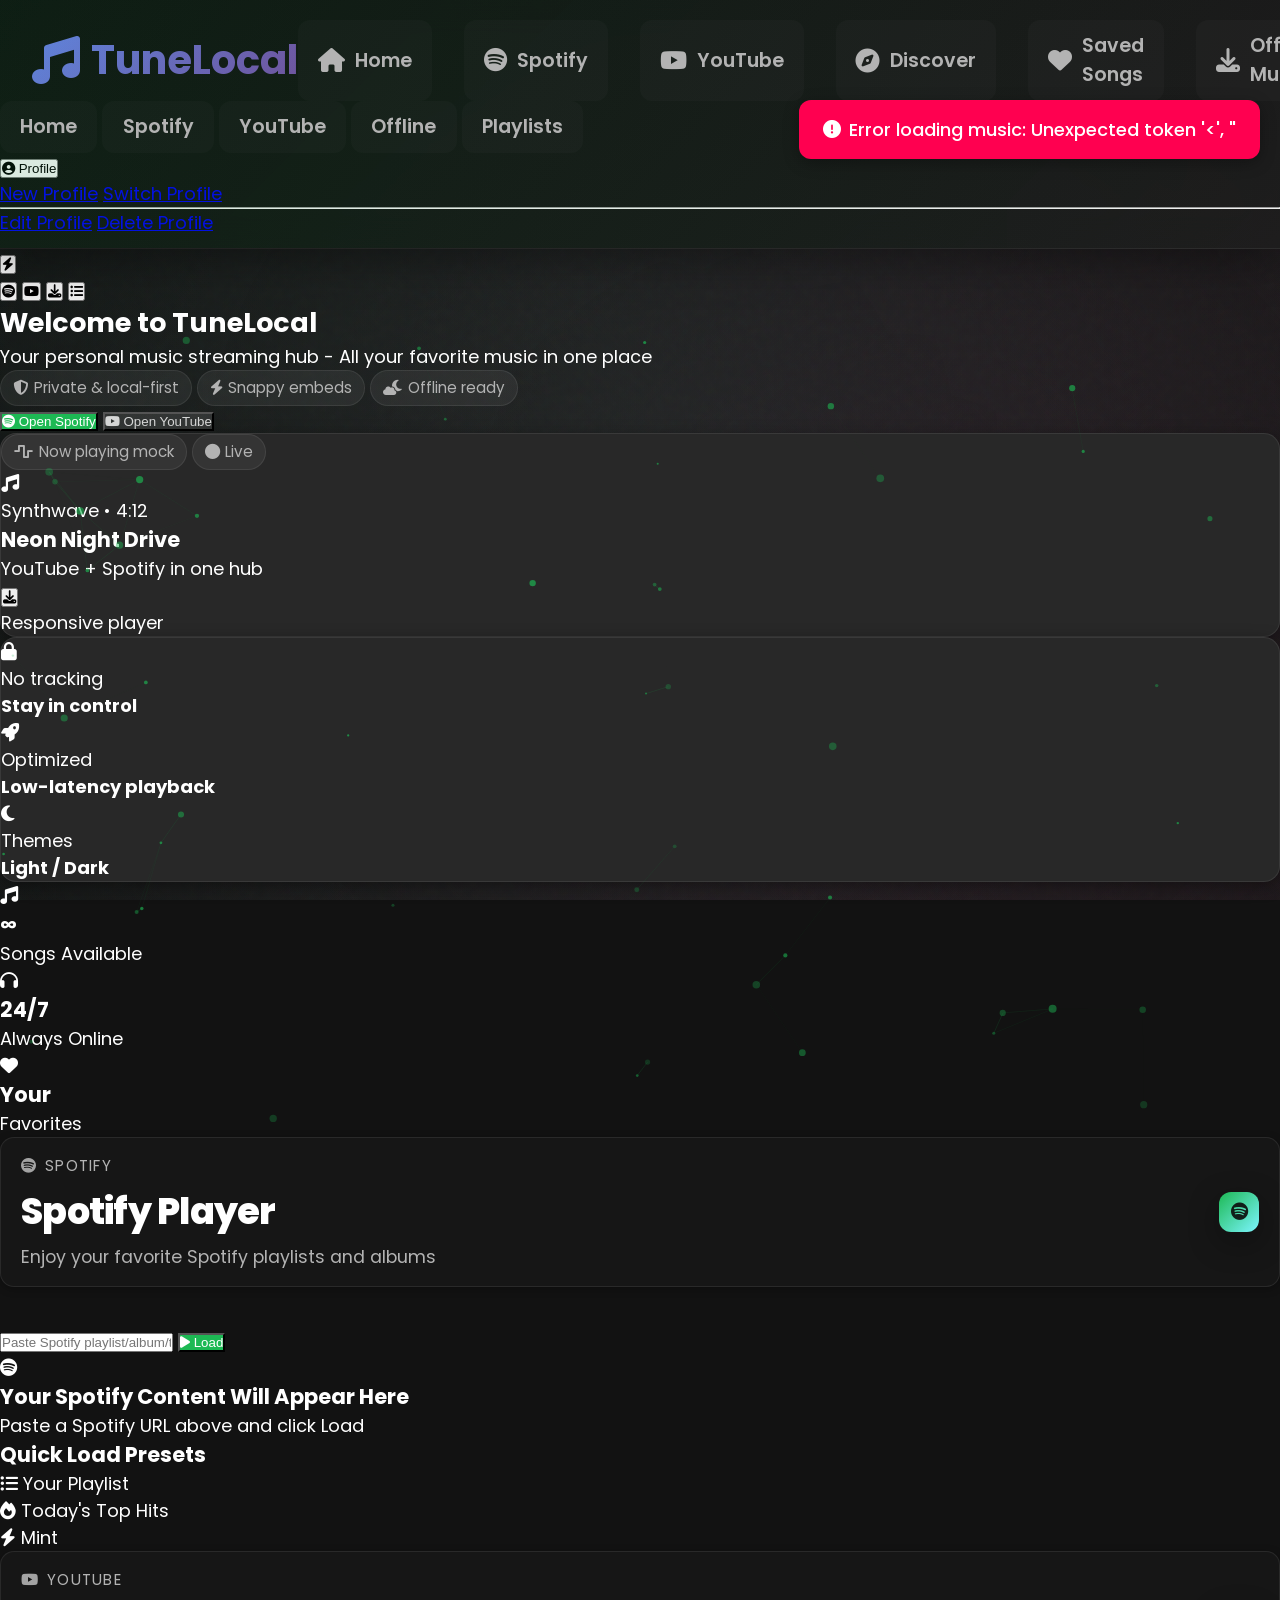
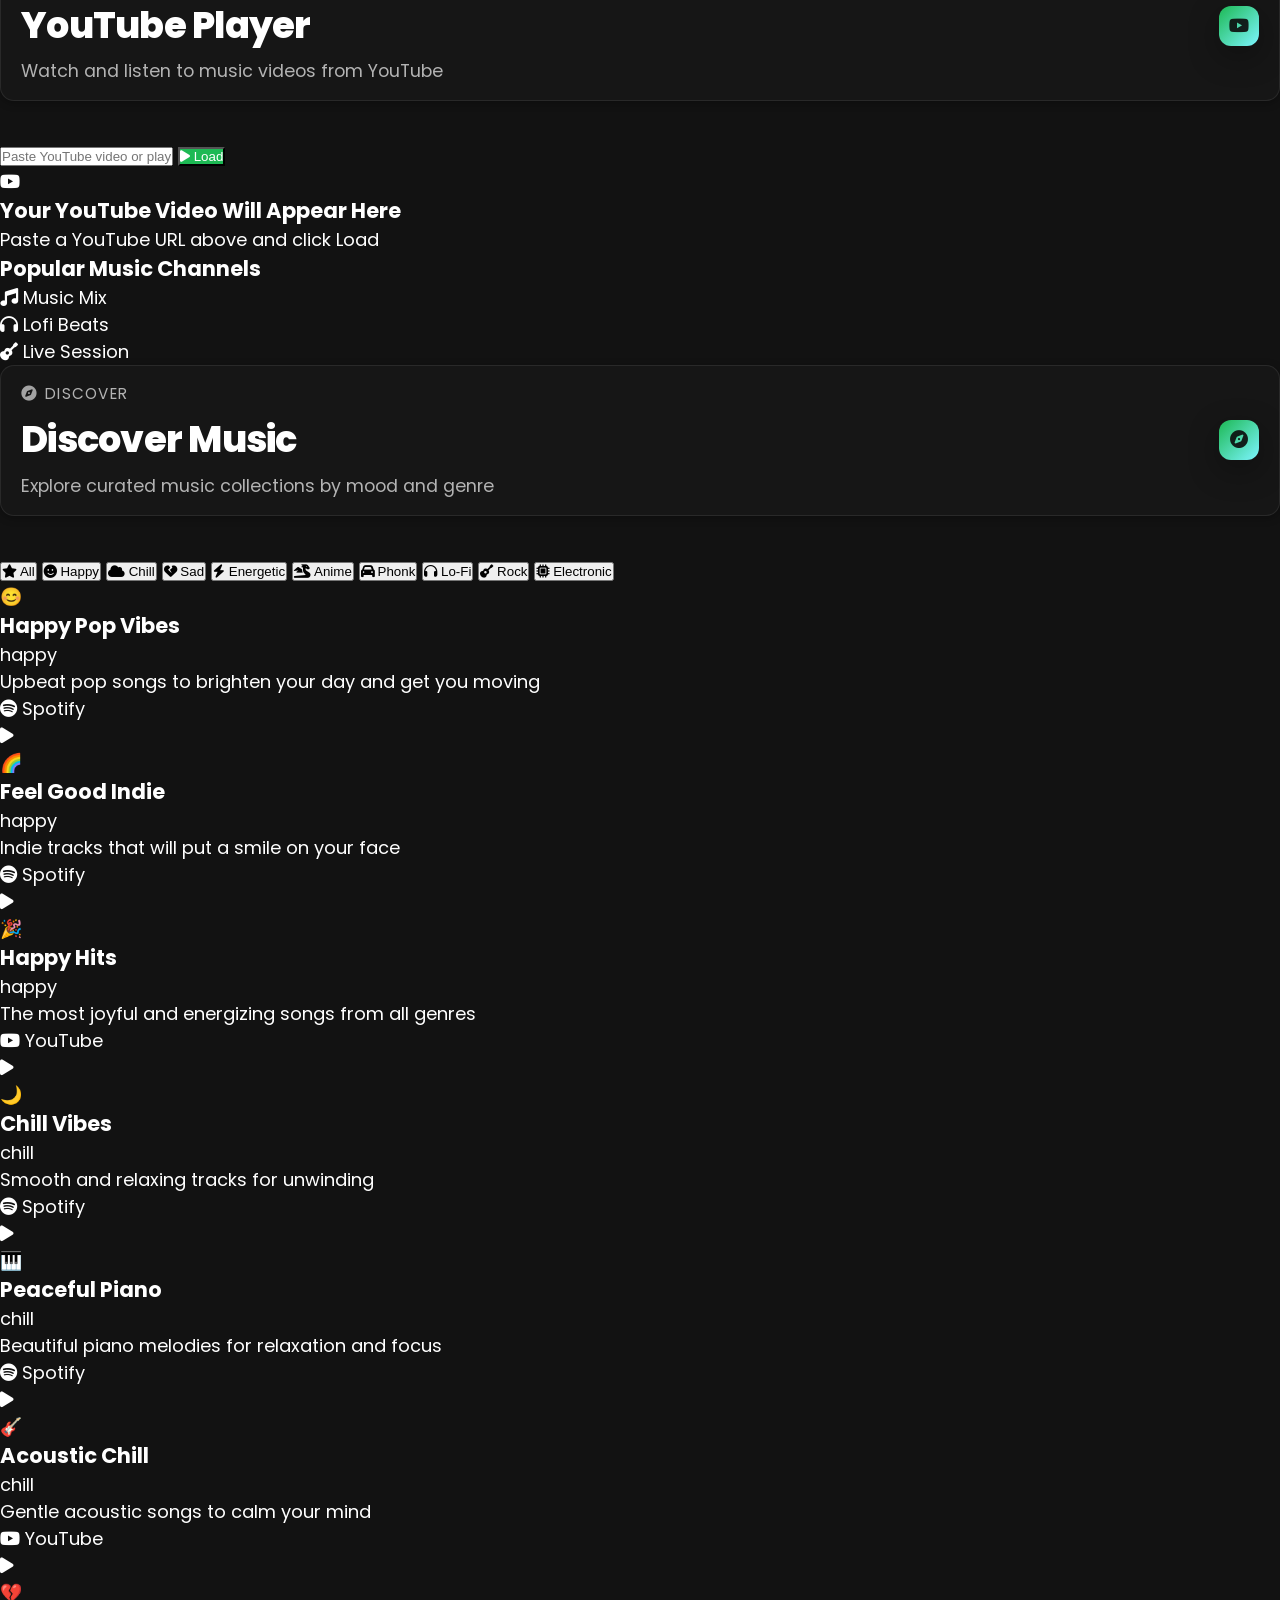
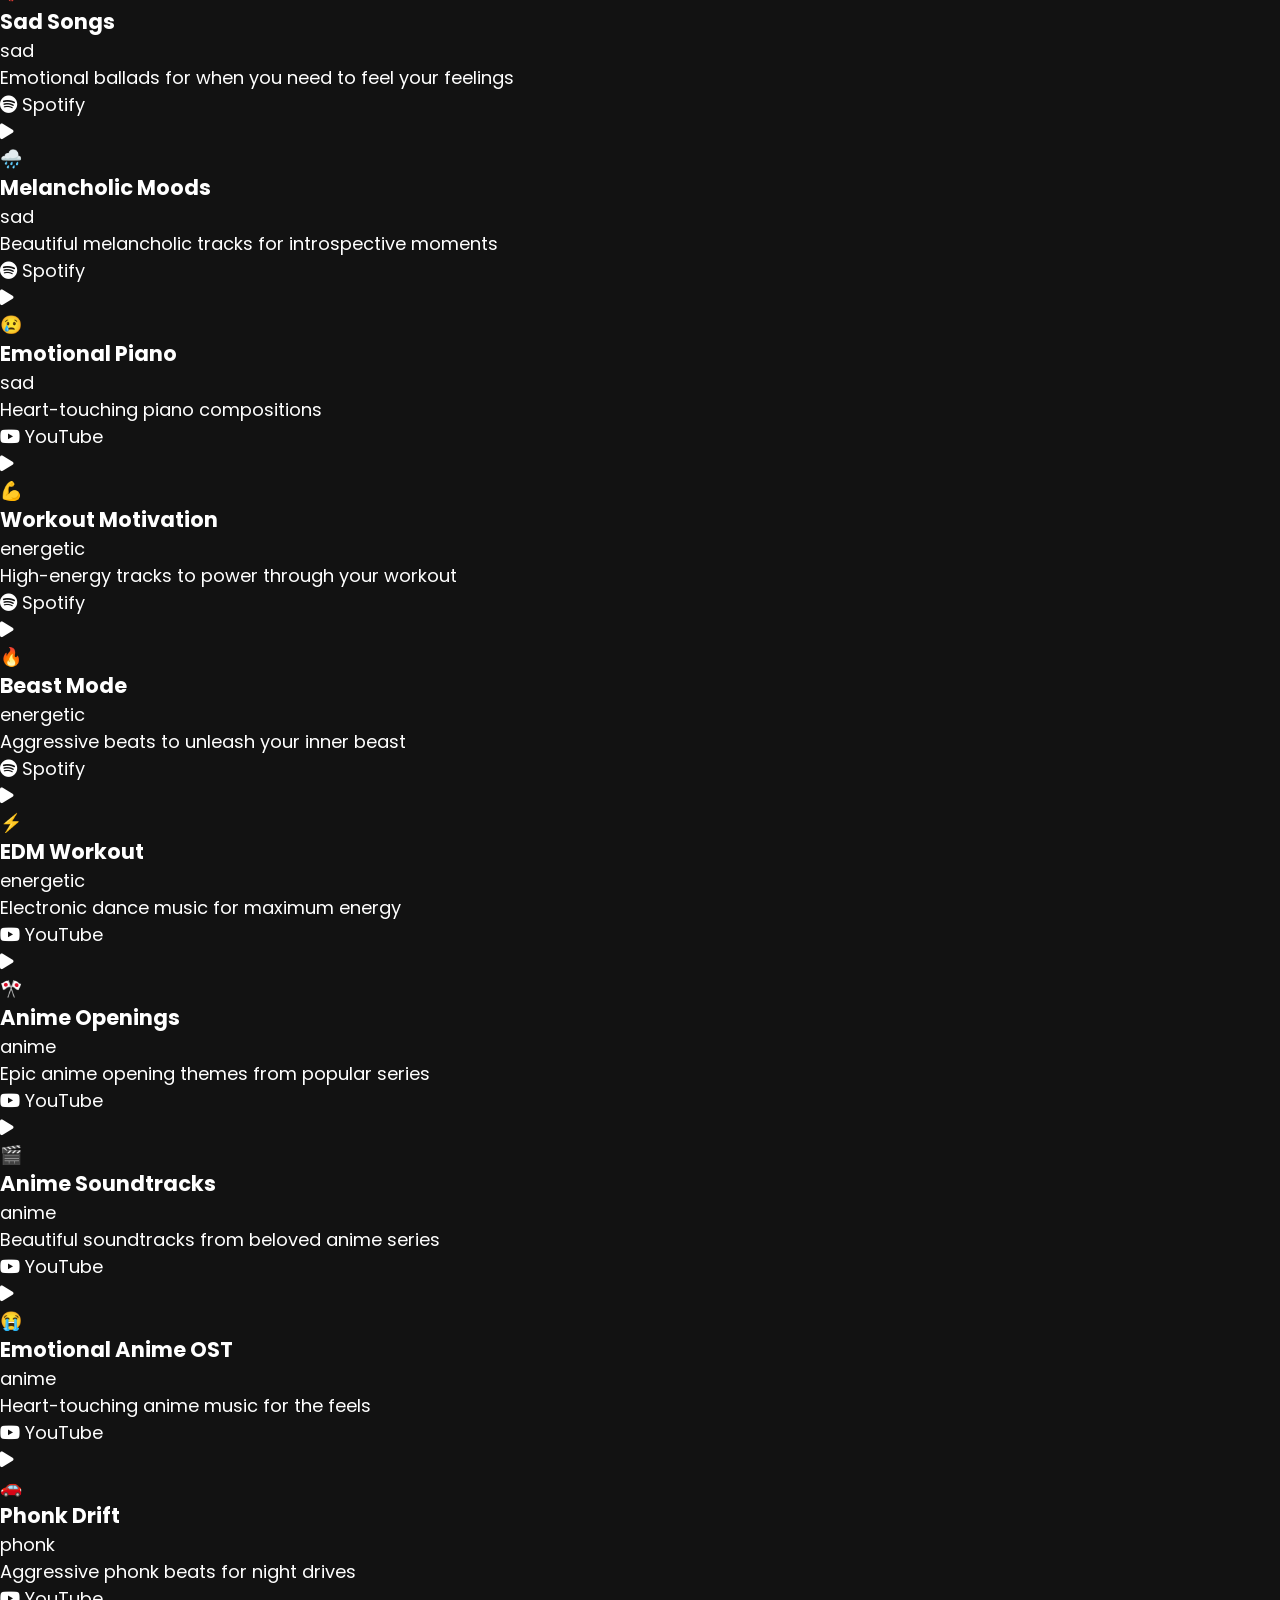
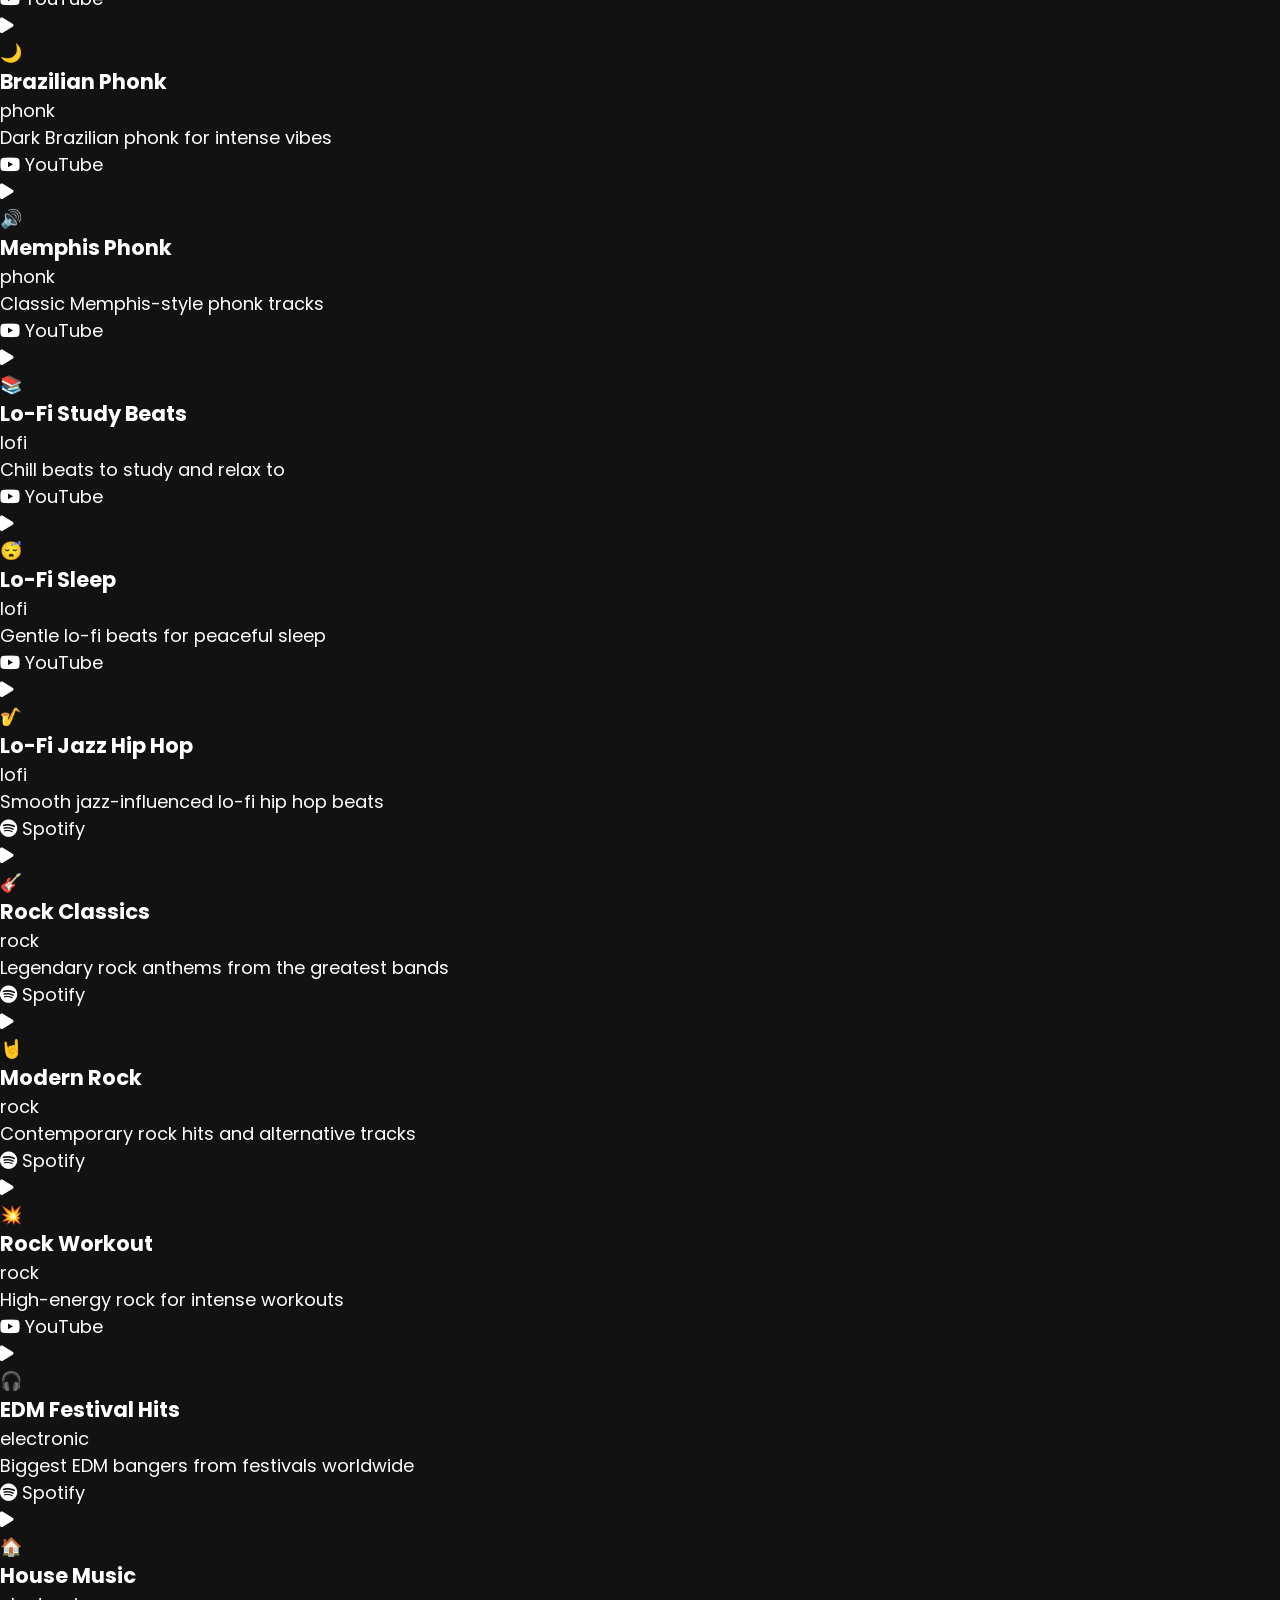
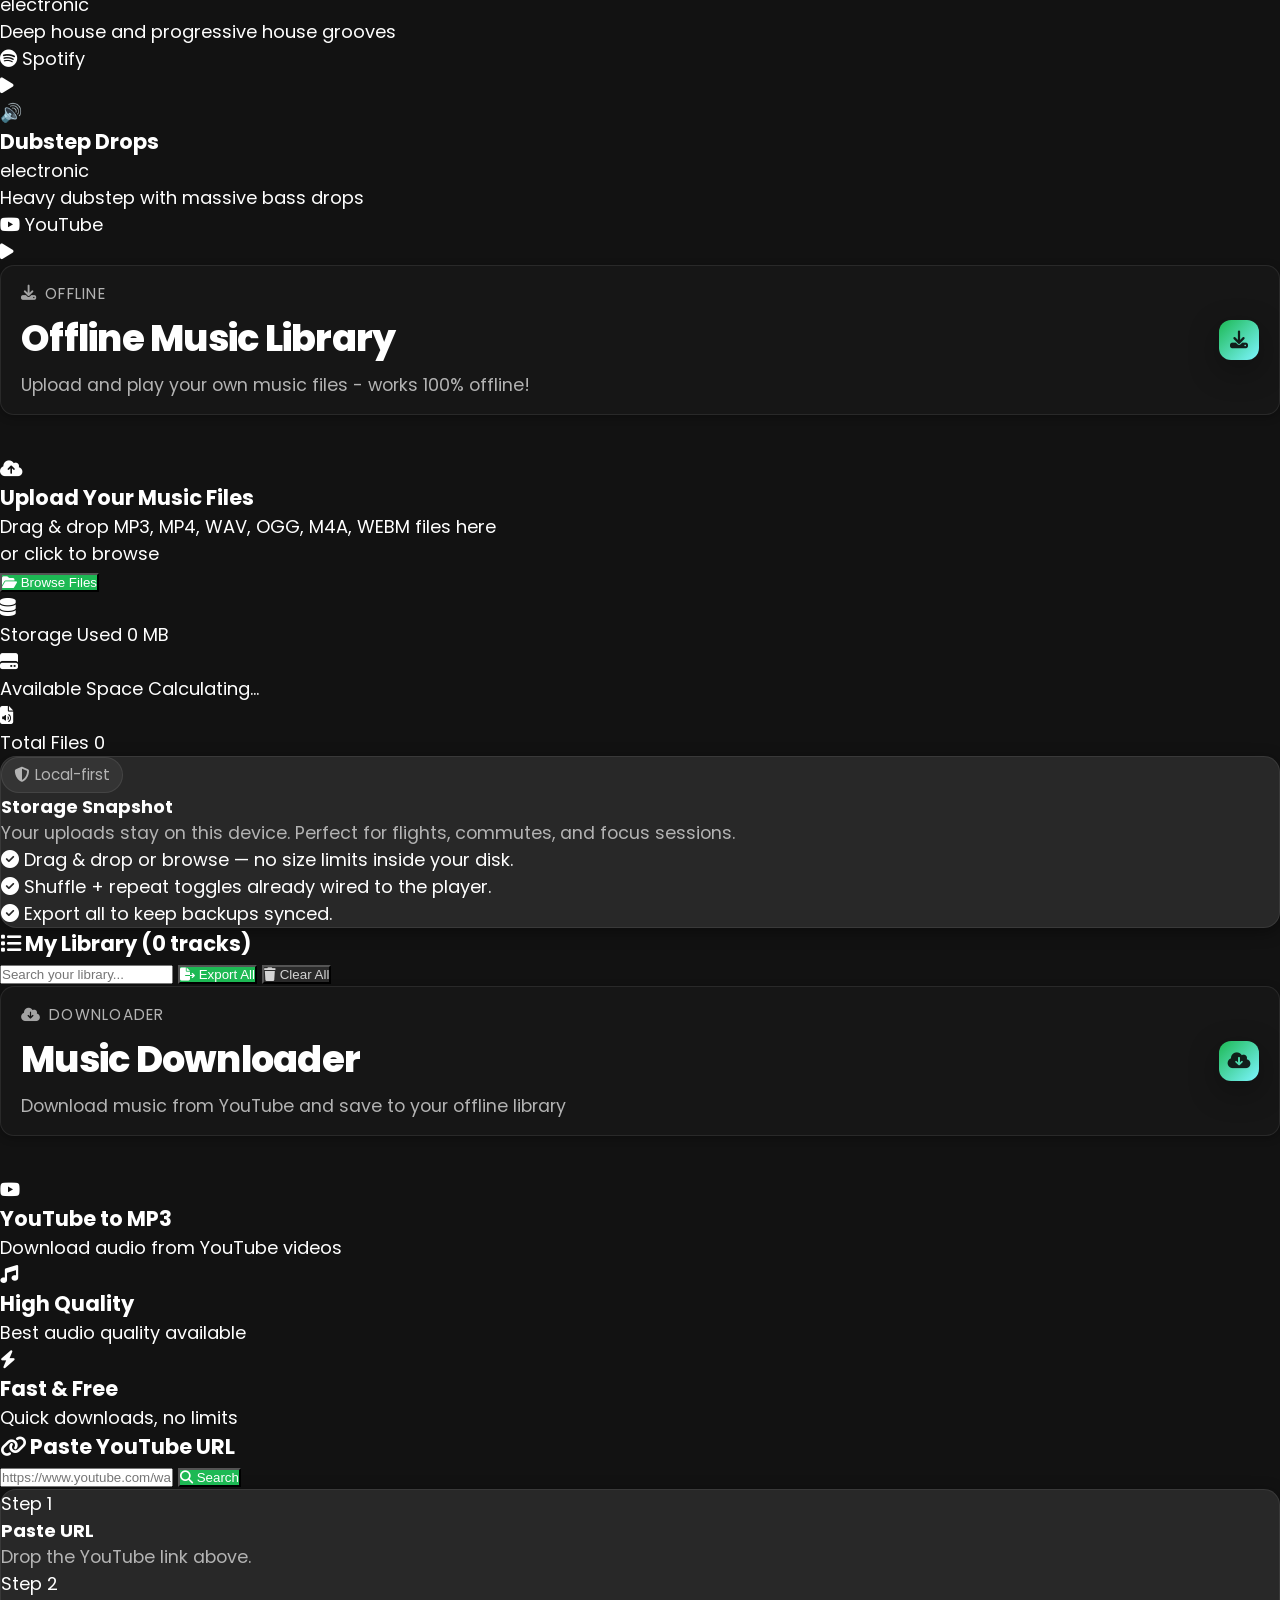
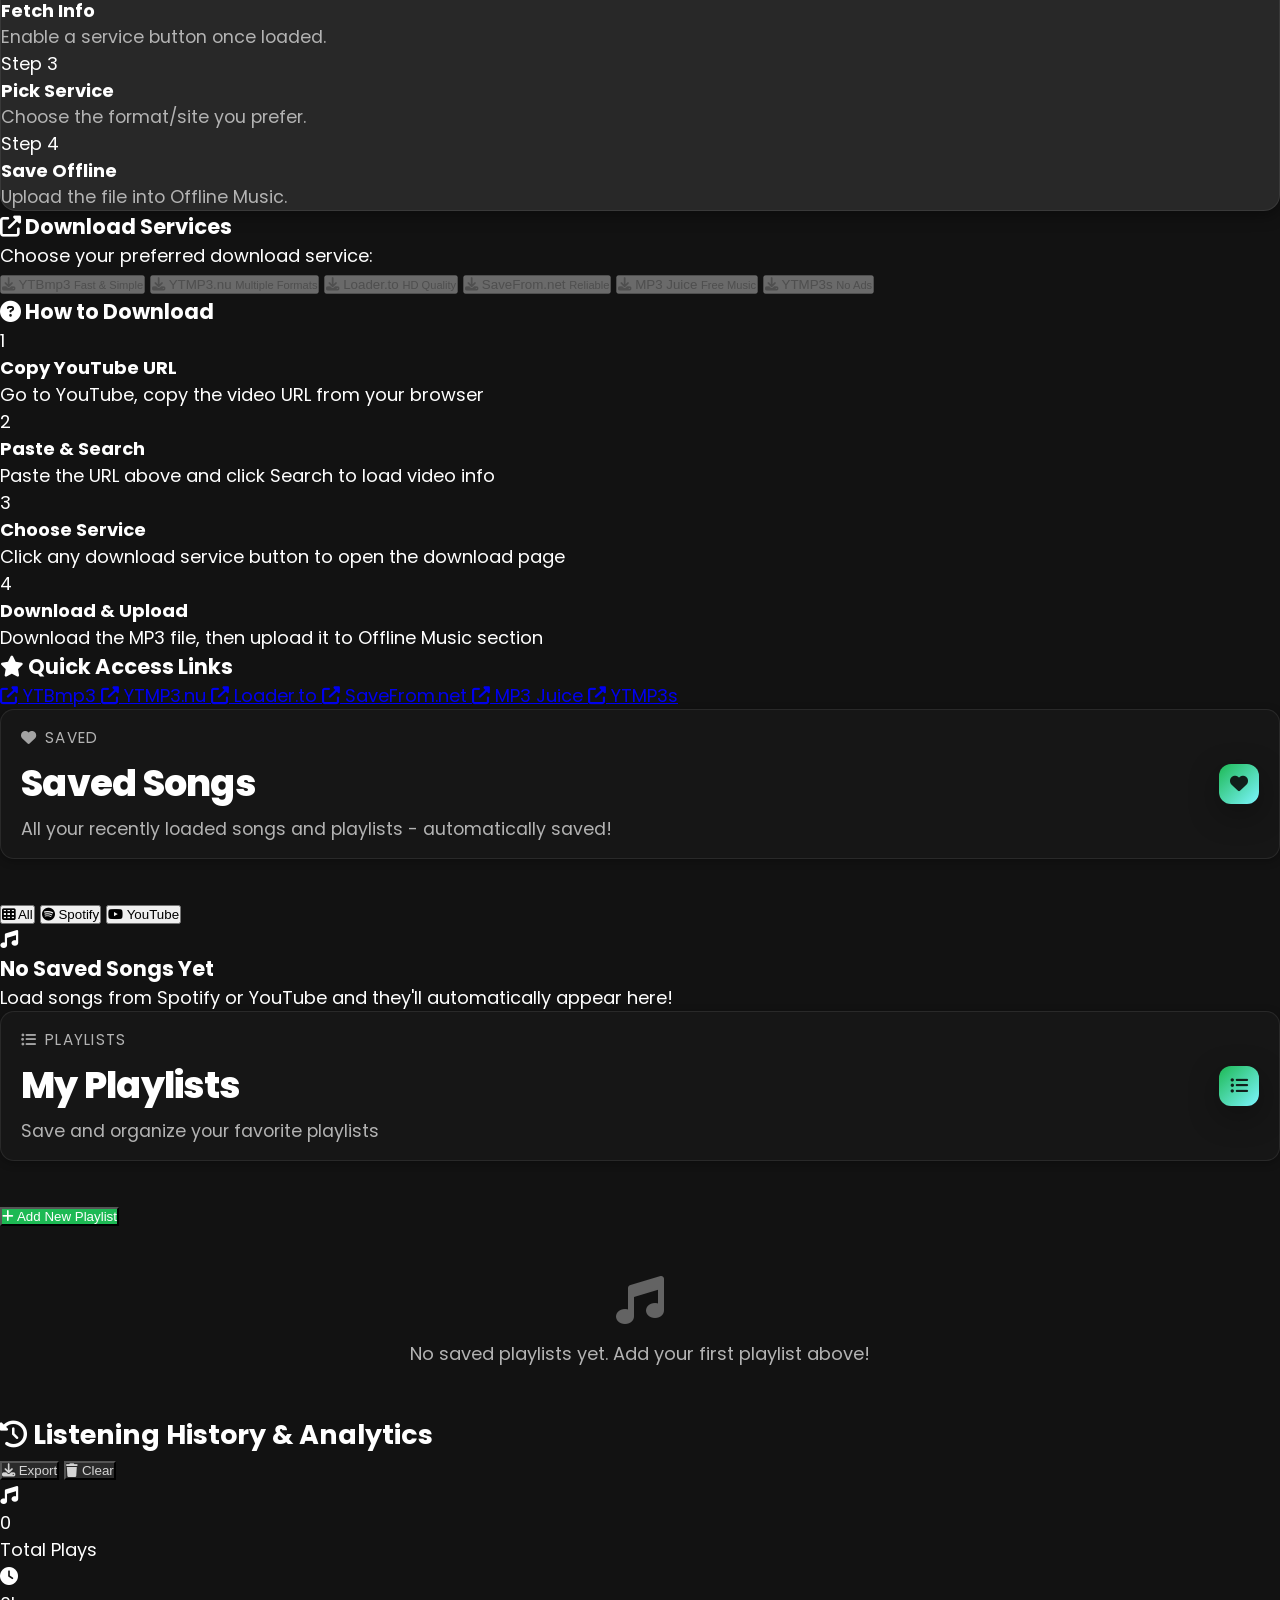
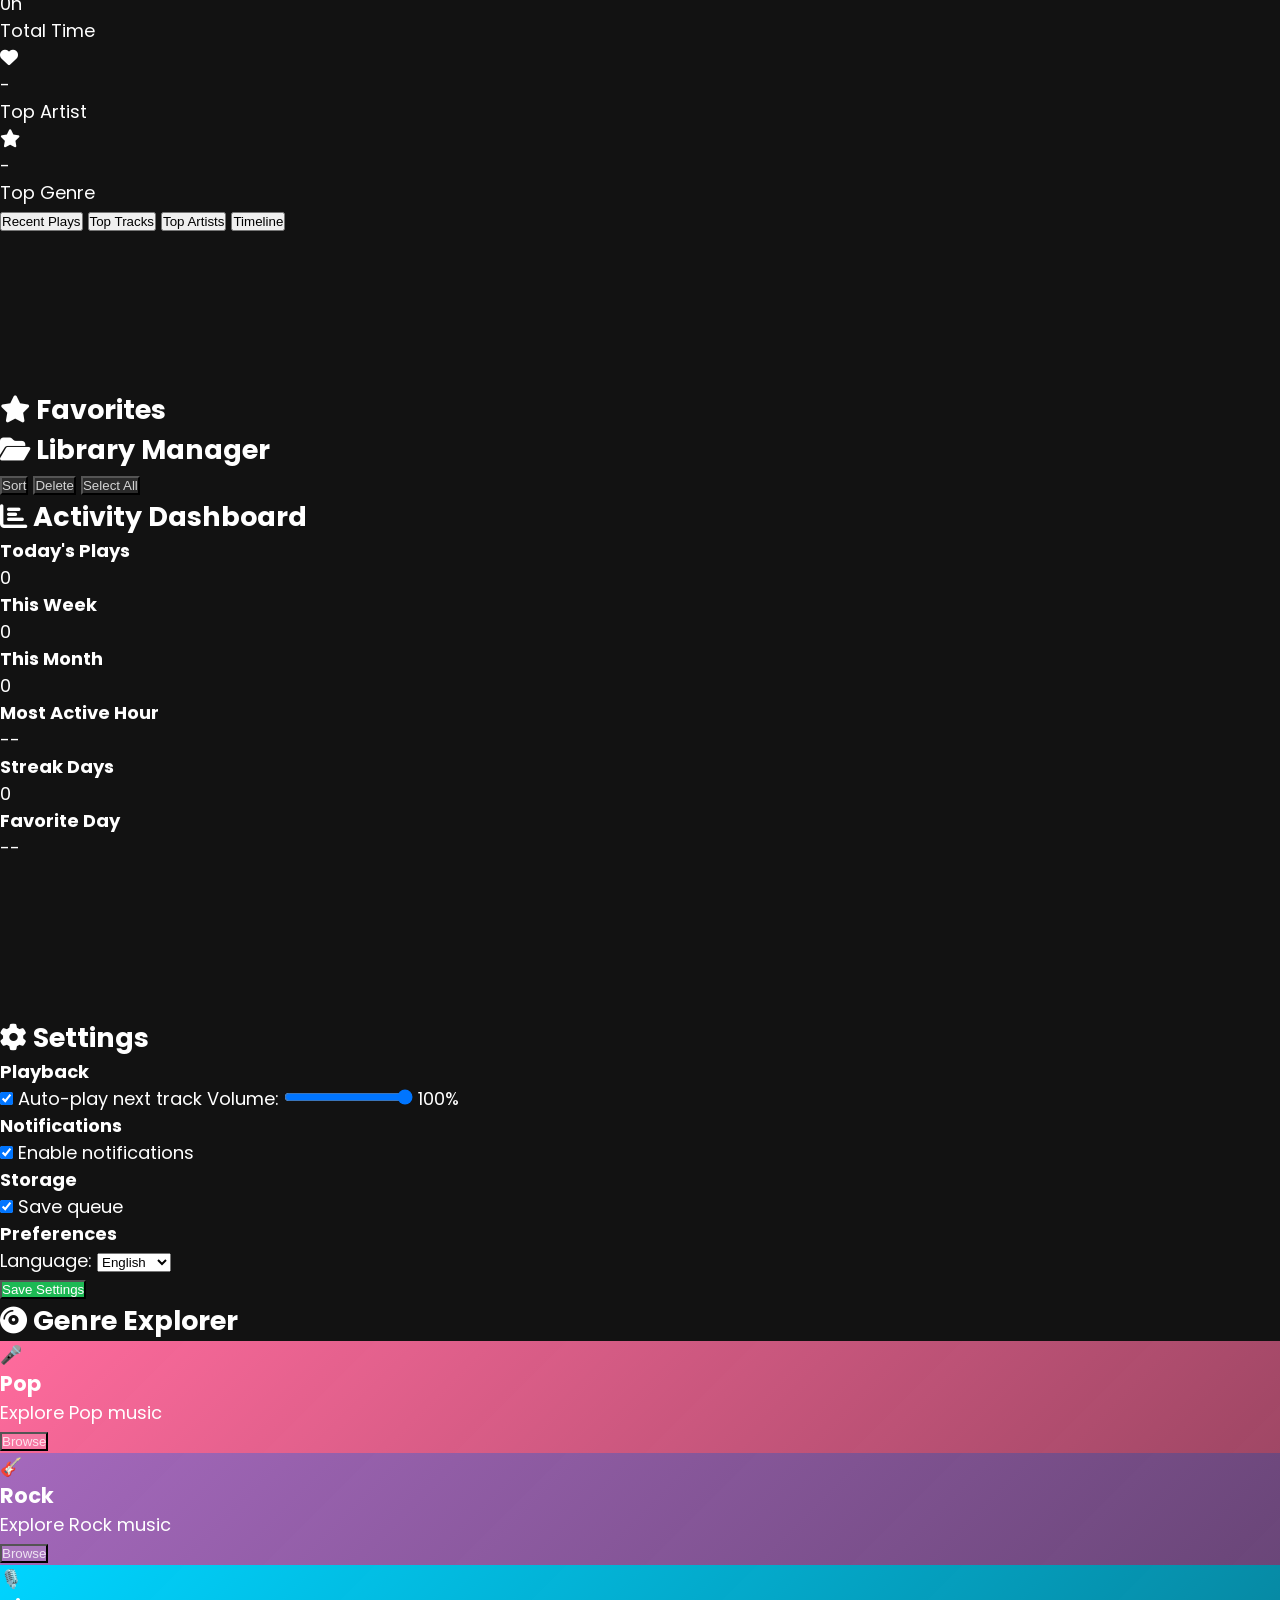
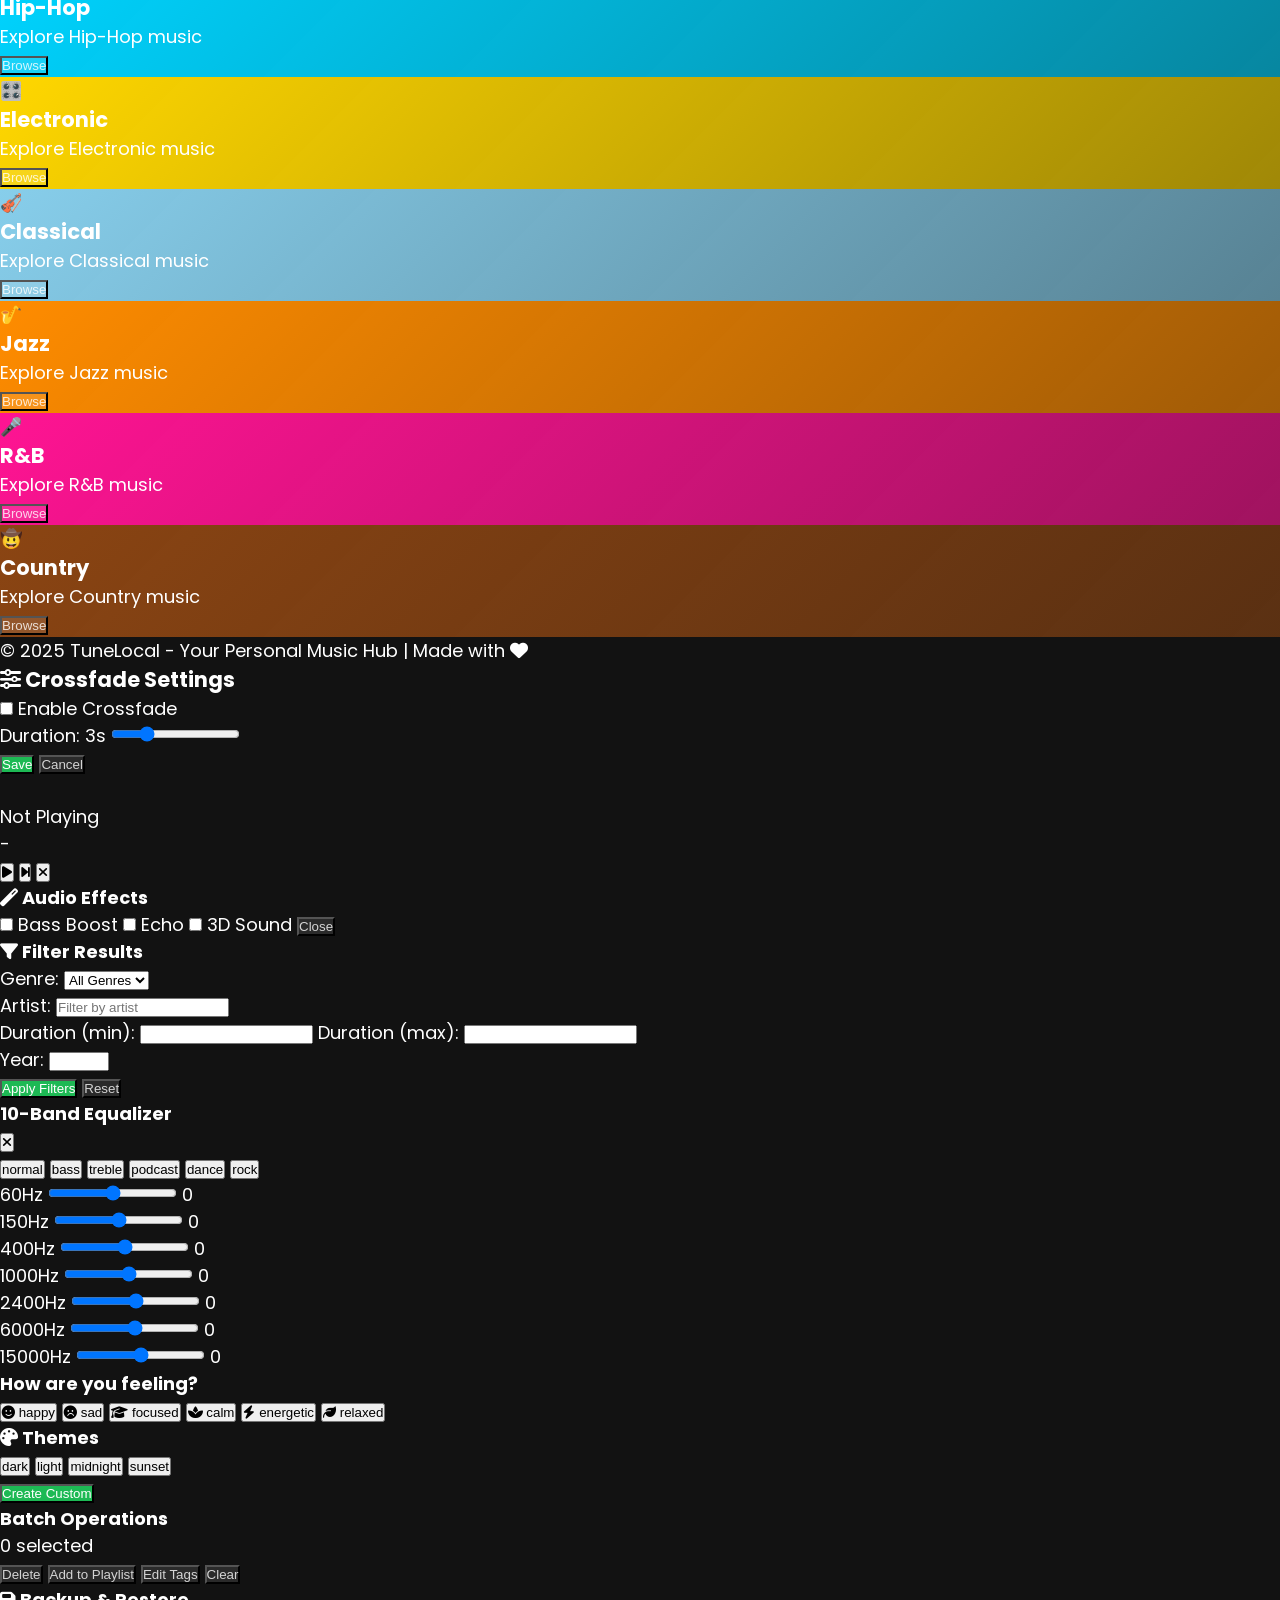
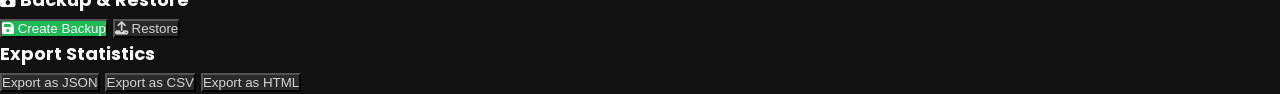
==== index.html @ 3552bad1 "feat: add smooth slide transitions between sections" ====
<!DOCTYPE html>
<html lang="en">
<head>
    <meta charset="UTF-8">
    <meta name="viewport" content="width=device-width, initial-scale=1.0">
    <title>TuneLocal - Your Personal Music Hub</title>
    <meta name="description" content="TuneLocal: Stream Spotify and YouTube, manage offline music, save playlists, and enjoy a beautiful, fast, personal music hub.">
    <meta name="theme-color" content="#1db954">
    <meta property="og:title" content="TuneLocal - Your Personal Music Hub">
    <meta property="og:description" content="Stream from Spotify and YouTube, manage offline music, and more.">
    <meta property="og:type" content="website">
    <meta property="og:image" content="https://dummyimage.com/1200x630/1db954/ffffff&text=TuneLocal">
    <meta name="twitter:card" content="summary_large_image">
    <link rel="stylesheet" href="styles.css">
    <link rel="stylesheet" href="css/mobile-player.css">
    <link rel="stylesheet" href="css/custom-scrollbar.css">
    <link rel="stylesheet" href="css/music-animations.css">
    <link rel="stylesheet" href="css/progress-bar.css">
    <link rel="stylesheet" href="css/lyrics-display.css">
    <link rel="stylesheet" href="css/queue-manager.css">
    <link rel="stylesheet" href="css/theme-scheduler.css">
    <link rel="stylesheet" href="https://cdnjs.cloudflare.com/ajax/libs/font-awesome/6.4.0/css/all.min.css">
    <link rel="icon" href="data:image/svg+xml,%3Csvg xmlns='http://www.w3.org/2000/svg' viewBox='0 0 100 100'%3E%3Crect width='100' height='100' rx='20' fill='%231db954'/%3E%3Ctext x='50' y='68' text-anchor='middle' font-size='64' font-family='Segoe UI Emoji'%3E%F0%9F%8E%B5%3C/text%3E%3C/svg%3E">
</head>
<body>
    <a class="skip-link" href="#main">Skip to content</a>
    <!-- Background Animation -->
    <div class="bg-animation">
        <div class="wave wave1"></div>
        <div class="wave wave2"></div>
        <div class="wave wave3"></div>
    </div>
    <div class="grain-overlay" aria-hidden="true"></div>

    <!-- Navbar -->
    <nav class="navbar" role="navigation" aria-label="Primary">
        <div class="nav-container">
            <div class="logo">
                <i class="fas fa-music"></i>
                <span>TuneLocal</span>
            </div>
            <div class="nav-links">
                <a href="#home" class="nav-link active" data-section="home">
                    <i class="fas fa-home"></i> Home
                </a>
                <a href="#spotify" class="nav-link" data-section="spotify">
                    <i class="fab fa-spotify"></i> Spotify
                </a>
                <a href="#youtube" class="nav-link" data-section="youtube">
                    <i class="fab fa-youtube"></i> YouTube
                </a>
                <a href="#discover" class="nav-link" data-section="discover">
                    <i class="fas fa-compass"></i> Discover
                </a>
                <a href="#saved-songs" class="nav-link" data-section="saved-songs">
                    <i class="fas fa-heart"></i> Saved Songs
                </a>
                <a href="#offline-music" class="nav-link" data-section="offline-music">
                    <i class="fas fa-download"></i> Offline Music
                </a>
                <a href="#downloader" class="nav-link" data-section="downloader">
                    <i class="fas fa-cloud-download-alt"></i> Downloader
                </a>
                <a href="#playlists" class="nav-link" data-section="playlists">
                    <i class="fas fa-list-ul"></i> Playlists
                </a>
            </div>
            <div class="theme-toggle">
                <i class="fas fa-moon"></i>
            </div>
        </div>
        <div class="nav-quick-strip" aria-label="Quick navigation">
            <a href="#home" class="nav-link nav-pill" data-section="home">Home</a>
            <a href="#spotify" class="nav-link nav-pill" data-section="spotify">Spotify</a>
            <a href="#youtube" class="nav-link nav-pill" data-section="youtube">YouTube</a>
            <a href="#offline-music" class="nav-link nav-pill" data-section="offline-music">Offline</a>
            <a href="#playlists" class="nav-link nav-pill" data-section="playlists">Playlists</a>
        </div>
    </nav>

    <!-- Floating Action Button -->
    <div class="fab-container">
        <button class="fab-button" id="fabButton" aria-label="Quick Actions">
            <i class="fas fa-bolt"></i>
        </button>
        <div class="fab-menu" id="fabMenu">
            <button class="fab-action" onclick="showSection('spotify')" title="Open Spotify">
                <i class="fab fa-spotify"></i>
            </button>
            <button class="fab-action" onclick="showSection('youtube')" title="Open YouTube">
                <i class="fab fa-youtube"></i>
            </button>
            <button class="fab-action" onclick="showSection('offline-music')" title="Offline Music">
                <i class="fas fa-download"></i>
            </button>
            <button class="fab-action" onclick="showSection('playlists')" title="Playlists">
                <i class="fas fa-list-ul"></i>
            </button>
        </div>
    </div>

    <!-- Main Container -->
    <main id="main" class="main-container" role="main">
        
        <!-- Home Section -->
        <section id="home" class="section active">
            <div class="hero">
                <div class="hero-layout">
                    <div class="hero-content">
                        <h1 class="glitch" data-text="Welcome to TuneLocal">Welcome to TuneLocal</h1>
                        <p class="hero-subtitle">Your personal music streaming hub - All your favorite music in one place</p>
                        <div class="hero-badges">
                            <span class="pill-badge"><i class="fas fa-shield-alt"></i> Private & local-first</span>
                            <span class="pill-badge"><i class="fas fa-bolt"></i> Snappy embeds</span>
                            <span class="pill-badge"><i class="fas fa-cloud-moon"></i> Offline ready</span>
                        </div>
                        <div class="hero-buttons">
                            <button class="btn btn-primary" onclick="showSection('spotify')">
                                <i class="fab fa-spotify"></i> Open Spotify
                            </button>
                            <button class="btn btn-secondary" onclick="showSection('youtube')">
                                <i class="fab fa-youtube"></i> Open YouTube
                            </button>
                        </div>
                    </div>
                    <div class="hero-visual">
                        <div class="hero-now-card surface-card">
                            <div class="hero-now-top">
                                <span class="pill-badge"><i class="fas fa-wave-square"></i> Now playing mock</span>
                                <span class="pill-badge hero-live"><i class="fas fa-circle"></i> Live</span>
                            </div>
                            <div class="hero-track">
                                <div class="hero-track-art">
                                    <i class="fas fa-music"></i>
                                </div>
                                <div class="hero-track-meta">
                                    <p class="eyebrow">Synthwave • 4:12</p>
                                    <h3>Neon Night Drive</h3>
                                    <p class="meta">YouTube + Spotify in one hub</p>
                                </div>
                                <div class="hero-track-cta">
                                    <button class="icon-btn" onclick="showSection('offline-music')" title="Offline library">
                                        <i class="fas fa-download"></i>
                                    </button>
                                </div>
                            </div>
                            <div class="hero-meter">
                                <span class="meter-label">Responsive player</span>
                                <div class="meter-bars">
                                    <span class="meter-bar"></span>
                                    <span class="meter-bar"></span>
                                    <span class="meter-bar"></span>
                                    <span class="meter-bar"></span>
                                </div>
                            </div>
                        </div>
                        <div class="hero-trust surface-card">
                            <div class="trust-item">
                                <i class="fas fa-lock"></i>
                                <div>
                                    <p class="eyebrow">No tracking</p>
                                    <strong>Stay in control</strong>
                                </div>
                            </div>
                            <div class="trust-item">
                                <i class="fas fa-rocket"></i>
                                <div>
                                    <p class="eyebrow">Optimized</p>
                                    <strong>Low-latency playback</strong>
                                </div>
                            </div>
                            <div class="trust-item">
                                <i class="fas fa-moon"></i>
                                <div>
                                    <p class="eyebrow">Themes</p>
                                    <strong>Light / Dark</strong>
                                </div>
                            </div>
                        </div>
                    </div>
                </div>

                <div class="stats-container">
                    <div class="stat-card">
                        <i class="fas fa-music"></i>
                        <h3>∞</h3>
                        <p>Songs Available</p>
                    </div>
                    <div class="stat-card">
                        <i class="fas fa-headphones"></i>
                        <h3>24/7</h3>
                        <p>Always Online</p>
                    </div>
                    <div class="stat-card">
                        <i class="fas fa-heart"></i>
                        <h3>Your</h3>
                        <p>Favorites</p>
                    </div>
                </div>
            </div>
        </section>

        <!-- Spotify Section -->
        <section id="spotify" class="section">
            <div class="section-masthead">
                <div class="masthead-left">
                    <span class="masthead-eyebrow"><i class="fab fa-spotify"></i> Spotify</span>
                    <h2 class="masthead-title">Spotify Player</h2>
                    <p class="masthead-subtitle">Enjoy your favorite Spotify playlists and albums</p>
                </div>
                <div class="masthead-accent"><i class="fab fa-spotify"></i></div>
            </div>
            
            <div class="player-container">
                <div class="spotify-input-group">
                    <input type="text" id="spotifyUrl" placeholder="Paste Spotify playlist/album/track URL here..." class="url-input">
                    <button class="btn btn-primary" onclick="loadSpotify()">
                        <i class="fas fa-play"></i> Load
                    </button>
                </div>
                
                <div class="player-wrapper" id="spotifyPlayer">
                    <div class="default-player">
                        <i class="fab fa-spotify"></i>
                        <h3>Your Spotify Content Will Appear Here</h3>
                        <p>Paste a Spotify URL above and click Load</p>
                    </div>
                </div>
            </div>

            <div class="quick-links">
                <h3>Quick Load Presets</h3>
                <div class="preset-cards">
                    <div class="preset-card" onclick="loadPresetSpotify('playlist/7GRnA1buU09xvdDoSJlyEw')">
                        <i class="fas fa-list-ul"></i>
                        <span>Your Playlist</span>
                    </div>
                    <div class="preset-card" onclick="loadPresetSpotify('playlist/37i9dQZF1DXcBWIGoYBM5M')">
                        <i class="fas fa-fire"></i>
                        <span>Today's Top Hits</span>
                    </div>
                    <div class="preset-card" onclick="loadPresetSpotify('playlist/37i9dQZF1DX4dyzvuaRJ0n')">
                        <i class="fas fa-bolt"></i>
                        <span>Mint</span>
                    </div>
                </div>
            </div>
        </section>

        <!-- YouTube Section -->
        <section id="youtube" class="section">
            <div class="section-masthead">
                <div class="masthead-left">
                    <span class="masthead-eyebrow"><i class="fab fa-youtube"></i> YouTube</span>
                    <h2 class="masthead-title">YouTube Player</h2>
                    <p class="masthead-subtitle">Watch and listen to music videos from YouTube</p>
                </div>
                <div class="masthead-accent"><i class="fab fa-youtube"></i></div>
            </div>
            
            <div class="player-container">
                <div class="youtube-input-group">
                    <input type="text" id="youtubeUrl" placeholder="Paste YouTube video or playlist URL here..." class="url-input">
                    <button class="btn btn-primary" onclick="loadYouTube()">
                        <i class="fas fa-play"></i> Load
                    </button>
                </div>
                
                <div class="player-wrapper youtube-wrapper" id="youtubePlayer">
                    <div class="default-player">
                        <i class="fab fa-youtube"></i>
                        <h3>Your YouTube Video Will Appear Here</h3>
                        <p>Paste a YouTube URL above and click Load</p>
                    </div>
                </div>
            </div>

            <div class="quick-links">
                <h3>Popular Music Channels</h3>
                <div class="preset-cards">
                    <div class="preset-card" onclick="loadPresetYouTube('https://www.youtube.com/watch?v=dQw4w9WgXcQ')">
                        <i class="fas fa-music"></i>
                        <span>Music Mix</span>
                    </div>
                    <div class="preset-card" onclick="loadPresetYouTube('https://www.youtube.com/watch?v=jfKfPfyJRdk')">
                        <i class="fas fa-headphones"></i>
                        <span>Lofi Beats</span>
                    </div>
                    <div class="preset-card" onclick="loadPresetYouTube('https://www.youtube.com/watch?v=5qap5aO4i9A')">
                        <i class="fas fa-guitar"></i>
                        <span>Live Session</span>
                    </div>
                </div>
            </div>
        </section>

        <!-- Discover Music Section -->
        <section id="discover" class="section">
            <div class="section-masthead">
                <div class="masthead-left">
                    <span class="masthead-eyebrow"><i class="fas fa-compass"></i> Discover</span>
                    <h2 class="masthead-title">Discover Music</h2>
                    <p class="masthead-subtitle">Explore curated music collections by mood and genre</p>
                </div>
                <div class="masthead-accent"><i class="fas fa-compass"></i></div>
            </div>

            <div class="discover-container">
                <!-- Category Filters -->
                <div class="category-filters">
                    <button class="category-btn active" data-category="all">
                        <i class="fas fa-star"></i> All
                    </button>
                    <button class="category-btn" data-category="happy">
                        <i class="fas fa-smile"></i> Happy
                    </button>
                    <button class="category-btn" data-category="chill">
                        <i class="fas fa-cloud"></i> Chill
                    </button>
                    <button class="category-btn" data-category="sad">
                        <i class="fas fa-heart-broken"></i> Sad
                    </button>
                    <button class="category-btn" data-category="energetic">
                        <i class="fas fa-bolt"></i> Energetic
                    </button>
                    <button class="category-btn" data-category="anime">
                        <i class="fas fa-dragon"></i> Anime
                    </button>
                    <button class="category-btn" data-category="phonk">
                        <i class="fas fa-car"></i> Phonk
                    </button>
                    <button class="category-btn" data-category="lofi">
                        <i class="fas fa-headphones"></i> Lo-Fi
                    </button>
                    <button class="category-btn" data-category="rock">
                        <i class="fas fa-guitar"></i> Rock
                    </button>
                    <button class="category-btn" data-category="electronic">
                        <i class="fas fa-microchip"></i> Electronic
                    </button>
                </div>

                <!-- Music Collections Grid -->
                <div class="discover-grid" id="discoverGrid">
                    <!-- Cards will be populated by JavaScript -->
                </div>

                <!-- Player Modal -->
                <div class="discover-player-modal" id="discoverPlayerModal" style="display: none;">
                    <div class="modal-content-discover">
                        <div class="modal-header-discover">
                            <h3 id="discoverModalTitle">Now Playing</h3>
                            <button class="close-modal-btn" onclick="closeDiscoverPlayer()">
                                <i class="fas fa-times"></i>
                            </button>
                        </div>
                        <div class="modal-body-discover">
                            <div id="discoverPlayerContainer"></div>
                        </div>
                    </div>
                </div>
            </div>
        </section>

        <!-- Offline Music Section -->
        <section id="offline-music" class="section">
            <div class="section-masthead">
                <div class="masthead-left">
                    <span class="masthead-eyebrow"><i class="fas fa-download"></i> Offline</span>
                    <h2 class="masthead-title">Offline Music Library</h2>
                    <p class="masthead-subtitle">Upload and play your own music files - works 100% offline!</p>
                </div>
                <div class="masthead-accent"><i class="fas fa-download"></i></div>
            </div>

            <div class="offline-music-container">
                <!-- Upload Area -->
                <div class="upload-area" id="uploadArea">
                    <i class="fas fa-cloud-upload-alt"></i>
                    <h3>Upload Your Music Files</h3>
                    <p>Drag & drop MP3, MP4, WAV, OGG, M4A, WEBM files here</p>
                    <p class="upload-info">or click to browse</p>
                    <input type="file" id="fileInput" accept="audio/*,video/mp4,video/webm,video/ogg,.mp4,.mp3,.wav,.ogg,.m4a,.webm" multiple hidden>
                    <button class="btn btn-primary" onclick="document.getElementById('fileInput').click()">
                        <i class="fas fa-folder-open"></i> Browse Files
                    </button>
                </div>

                <!-- Now Playing Section -->
                <div class="now-playing-section" id="nowPlayingSection" style="display: none;">
                    <div class="now-playing-header">
                        <h3><i class="fas fa-music"></i> Now Playing</h3>
                    </div>
                    <div class="now-playing-info">
                        <div class="album-art">
                            <i class="fas fa-music"></i>
                        </div>
                        <div class="track-info">
                            <h4 id="currentTrackName">No track playing</h4>
                            <p id="currentTrackArtist">Select a song to play</p>
                        </div>
                    </div>
                    
                    <div class="player-dock">
                        <audio id="audioPlayer" controls style="width: 100%; margin-top: 0;">
                            Your browser does not support the audio element.
                        </audio>
                        
                        <div class="player-controls">
                            <button class="control-btn" onclick="previousTrack()">
                                <i class="fas fa-step-backward"></i>
                            </button>
                            <button class="control-btn play-btn" onclick="togglePlay()">
                                <i class="fas fa-play" id="playIcon"></i>
                            </button>
                            <button class="control-btn" onclick="nextTrack()">
                                <i class="fas fa-step-forward"></i>
                            </button>
                            <button class="control-btn" onclick="toggleShuffle()" id="shuffleBtn">
                                <i class="fas fa-random"></i>
                            </button>
                            <button class="control-btn" onclick="toggleRepeat()" id="repeatBtn">
                                <i class="fas fa-redo"></i>
                            </button>
                        </div>
                    </div>
                </div>

                <!-- Storage Stats & Summary -->
                <div class="storage-top-grid">
                    <div class="storage-stats" id="storageStats">
                        <div class="stat-item">
                            <i class="fas fa-database"></i>
                            <div class="stat-info">
                                <span class="stat-label">Storage Used</span>
                                <span class="stat-value" id="storageUsed">0 MB</span>
                            </div>
                        </div>
                        <div class="stat-item">
                            <i class="fas fa-hdd"></i>
                            <div class="stat-info">
                                <span class="stat-label">Available Space</span>
                                <span class="stat-value" id="storageAvailable">Calculating...</span>
                            </div>
                        </div>
                        <div class="stat-item">
                            <i class="fas fa-file-audio"></i>
                            <div class="stat-info">
                                <span class="stat-label">Total Files</span>
                                <span class="stat-value" id="totalFiles">0</span>
                            </div>
                        </div>
                    </div>

                    <aside class="storage-summary surface-card">
                        <div class="summary-header">
                            <span class="pill-badge"><i class="fas fa-shield-alt"></i> Local-first</span>
                            <h4>Storage Snapshot</h4>
                            <p class="masthead-subtitle">Your uploads stay on this device. Perfect for flights, commutes, and focus sessions.</p>
                        </div>
                        <ul class="summary-list">
                            <li><i class="fas fa-check-circle"></i> Drag & drop or browse — no size limits inside your disk.</li>
                            <li><i class="fas fa-check-circle"></i> Shuffle + repeat toggles already wired to the player.</li>
                            <li><i class="fas fa-check-circle"></i> Export all to keep backups synced.</li>
                        </ul>
                    </aside>
                </div>

                <!-- Music Library -->
                <div class="music-library">
                    <div class="library-header">
                        <h3><i class="fas fa-list"></i> My Library (<span id="trackCount">0</span> tracks)</h3>
                        <div class="library-actions">
                            <input type="text" id="musicSearchInput" placeholder="Search your library..." class="search-input" oninput="searchOfflineMusic(this.value)">
                            <button class="btn btn-primary" onclick="exportAllMusic()">
                                <i class="fas fa-file-export"></i> Export All
                            </button>
                            <button class="btn btn-secondary" onclick="clearAllOfflineMusic()">
                                <i class="fas fa-trash"></i> Clear All
                            </button>
                        </div>
                    </div>
                    <div class="music-tracks" id="musicTracks">
                        <!-- Tracks will appear here -->
                    </div>
                </div>
            </div>
        </section>

        <!-- Downloader Section -->
        <section id="downloader" class="section">
            <div class="section-masthead">
                <div class="masthead-left">
                    <span class="masthead-eyebrow"><i class="fas fa-cloud-download-alt"></i> Downloader</span>
                    <h2 class="masthead-title">Music Downloader</h2>
                    <p class="masthead-subtitle">Download music from YouTube and save to your offline library</p>
                </div>
                <div class="masthead-accent"><i class="fas fa-cloud-download-alt"></i></div>
            </div>

            <div class="downloader-container">
                <!-- Download Options -->
                <div class="download-service-cards">
                    <div class="service-card">
                        <i class="fab fa-youtube"></i>
                        <h3>YouTube to MP3</h3>
                        <p>Download audio from YouTube videos</p>
                    </div>
                    <div class="service-card">
                        <i class="fas fa-music"></i>
                        <h3>High Quality</h3>
                        <p>Best audio quality available</p>
                    </div>
                    <div class="service-card">
                        <i class="fas fa-bolt"></i>
                        <h3>Fast & Free</h3>
                        <p>Quick downloads, no limits</p>
                    </div>
                </div>

                <!-- Download Input -->
                <div class="download-input-section">
                    <h3><i class="fas fa-link"></i> Paste YouTube URL</h3>
                    <div class="download-input-group">
                        <input type="text" id="downloadUrl" placeholder="https://www.youtube.com/watch?v=..." class="url-input">
                        <button class="btn btn-primary" onclick="searchForDownload()">
                            <i class="fas fa-search"></i> Search
                        </button>
                    </div>
                </div>

                <div class="download-timeline surface-card">
                    <div class="timeline-step active">
                        <span class="step-dot"></span>
                        <div>
                            <p class="eyebrow">Step 1</p>
                            <strong>Paste URL</strong>
                            <p class="masthead-subtitle">Drop the YouTube link above.</p>
                        </div>
                    </div>
                    <div class="timeline-step">
                        <span class="step-dot"></span>
                        <div>
                            <p class="eyebrow">Step 2</p>
                            <strong>Fetch Info</strong>
                            <p class="masthead-subtitle">Enable a service button once loaded.</p>
                        </div>
                    </div>
                    <div class="timeline-step">
                        <span class="step-dot"></span>
                        <div>
                            <p class="eyebrow">Step 3</p>
                            <strong>Pick Service</strong>
                            <p class="masthead-subtitle">Choose the format/site you prefer.</p>
                        </div>
                    </div>
                    <div class="timeline-step">
                        <span class="step-dot"></span>
                        <div>
                            <p class="eyebrow">Step 4</p>
                            <strong>Save Offline</strong>
                            <p class="masthead-subtitle">Upload the file into Offline Music.</p>
                        </div>
                    </div>
                </div>

                <!-- Video Info Display -->
                <div class="video-info-section" id="videoInfoSection" style="display: none;">
                    <h3><i class="fas fa-info-circle"></i> Video Information</h3>
                    <div class="video-info-card">
                        <div class="video-thumbnail" id="videoThumbnail">
                            <i class="fab fa-youtube"></i>
                        </div>
                        <div class="video-details">
                            <h4 id="videoTitle">Video Title</h4>
                            <p id="videoChannel">Channel Name</p>
                            <p id="videoDuration">Duration: --:--</p>
                        </div>
                    </div>
                </div>

                <!-- Download Services -->
                <div class="download-services">
                    <h3><i class="fas fa-external-link-alt"></i> Download Services</h3>
                    <p class="services-note">Choose your preferred download service:</p>
                    
                    <div class="service-buttons">
                        <button class="service-btn" onclick="openDownloadService('ytmp3')" disabled id="ytmp3Btn">
                            <i class="fas fa-download"></i>
                            <span>YTBmp3</span>
                            <small>Fast & Simple</small>
                        </button>
                        
                        <button class="service-btn" onclick="openDownloadService('y2mate')" disabled id="y2mateBtn">
                            <i class="fas fa-download"></i>
                            <span> YTMP3.nu</span>
                            <small>Multiple Formats</small>
                        </button>
                        
                        <button class="service-btn" onclick="openDownloadService('loader')" disabled id="loaderBtn">
                            <i class="fas fa-download"></i>
                            <span>Loader.to</span>
                            <small>HD Quality</small>
                        </button>
                        
                        <button class="service-btn" onclick="openDownloadService('savefrom')" disabled id="savefromBtn">
                            <i class="fas fa-download"></i>
                            <span>SaveFrom.net</span>
                            <small>Reliable</small>
                        </button>
                        
                        <button class="service-btn" onclick="openDownloadService('mp3juice')" disabled id="mp3juiceBtn">
                            <i class="fas fa-download"></i>
                            <span>MP3 Juice</span>
                            <small>Free Music</small>
                        </button>
                        
                        <button class="service-btn" onclick="openDownloadService('yt5s')" disabled id="yt5sBtn">
                            <i class="fas fa-download"></i>
                            <span>YTMP3s</span>
                            <small>No Ads</small>
                        </button>
                    </div>
                </div>

                <!-- Instructions -->
                <div class="download-instructions">
                    <h3><i class="fas fa-question-circle"></i> How to Download</h3>
                    <div class="instruction-steps">
                        <div class="step">
                            <div class="step-number">1</div>
                            <div class="step-content">
                                <h4>Copy YouTube URL</h4>
                                <p>Go to YouTube, copy the video URL from your browser</p>
                            </div>
                        </div>
                        <div class="step">
                            <div class="step-number">2</div>
                            <div class="step-content">
                                <h4>Paste & Search</h4>
                                <p>Paste the URL above and click Search to load video info</p>
                            </div>
                        </div>
                        <div class="step">
                            <div class="step-number">3</div>
                            <div class="step-content">
                                <h4>Choose Service</h4>
                                <p>Click any download service button to open the download page</p>
                            </div>
                        </div>
                        <div class="step">
                            <div class="step-number">4</div>
                            <div class="step-content">
                                <h4>Download & Upload</h4>
                                <p>Download the MP3 file, then upload it to Offline Music section</p>
                            </div>
                        </div>
                    </div>
                </div>

                <!-- Quick Access -->
                <div class="quick-access-section">
                    <h3><i class="fas fa-star"></i> Quick Access Links</h3>
                    <div class="quick-links-grid">
                        <a href="https://ytbmp3.com/" target="_blank" class="quick-link">
                            <i class="fas fa-external-link-alt"></i>
                            <span>YTBmp3</span>
                        </a>
                        <a href="https://ytmp3.nu/" target="_blank" class="quick-link">
                            <i class="fas fa-external-link-alt"></i>
                            <span>YTMP3.nu</span>
                        </a>
                        <a href="https://loader.to/" target="_blank" class="quick-link">
                            <i class="fas fa-external-link-alt"></i>
                            <span>Loader.to</span>
                        </a>
                        <a href="https://en.savefrom.net/" target="_blank" class="quick-link">
                            <i class="fas fa-external-link-alt"></i>
                            <span>SaveFrom.net</span>
                        </a>
                        <a href="https://mp3juices.cc/" target="_blank" class="quick-link">
                            <i class="fas fa-external-link-alt"></i>
                            <span>MP3 Juice</span>
                        </a>
                        <a href="https://ytmp3s.nu/" target="_blank" class="quick-link">
                            <i class="fas fa-external-link-alt"></i>
                            <span>YTMP3s</span>
                        </a>
                    </div>
                </div>
            </div>
        </section>

        <!-- Saved Songs Section -->
        <section id="saved-songs" class="section">
            <div class="section-masthead">
                <div class="masthead-left">
                    <span class="masthead-eyebrow"><i class="fas fa-heart"></i> Saved</span>
                    <h2 class="masthead-title">Saved Songs</h2>
                    <p class="masthead-subtitle">All your recently loaded songs and playlists - automatically saved!</p>
                </div>
                <div class="masthead-accent"><i class="fas fa-heart"></i></div>
            </div>

            <div class="saved-songs-container">
                <div class="filter-buttons">
                    <button class="filter-btn active" data-count="--" onclick="filterSavedSongs('all')">
                        <i class="fas fa-th"></i> All
                    </button>
                    <button class="filter-btn" data-count="--" onclick="filterSavedSongs('spotify')">
                        <i class="fab fa-spotify"></i> Spotify
                    </button>
                    <button class="filter-btn" data-count="--" onclick="filterSavedSongs('youtube')">
                        <i class="fab fa-youtube"></i> YouTube
                    </button>
                </div>

                <div class="saved-songs-grid" id="savedSongsGrid">
                    <!-- Saved songs will appear here -->
                </div>
            </div>
        </section>

        <!-- Playlists Section -->
        <section id="playlists" class="section">
            <div class="section-masthead">
                <div class="masthead-left">
                    <span class="masthead-eyebrow"><i class="fas fa-list-ul"></i> Playlists</span>
                    <h2 class="masthead-title">My Playlists</h2>
                    <p class="masthead-subtitle">Save and organize your favorite playlists</p>
                </div>
                <div class="masthead-accent"><i class="fas fa-list-ul"></i></div>
            </div>

            <div class="playlists-container">
                <button class="btn btn-primary add-playlist-btn" onclick="togglePlaylistForm()">
                    <i class="fas fa-plus"></i> Add New Playlist
                </button>

                <div class="playlist-form" id="playlistForm" style="display: none;">
                    <h3>Add New Playlist</h3>
                    <input type="text" id="playlistName" placeholder="Playlist Name" class="form-input">
                    <input type="text" id="playlistUrl" placeholder="Spotify or YouTube URL" class="form-input">
                    <select id="playlistType" class="form-input">
                        <option value="spotify">Spotify</option>
                        <option value="youtube">YouTube</option>
                    </select>
                    <div class="form-buttons">
                        <button class="btn btn-primary" onclick="savePlaylist()">
                            <i class="fas fa-save"></i> Save
                        </button>
                        <button class="btn btn-secondary" onclick="togglePlaylistForm()">
                            <i class="fas fa-times"></i> Cancel
                        </button>
                    </div>
                </div>

                <div class="saved-playlists" id="savedPlaylists">
                    <!-- Saved playlists will appear here -->
                </div>
            </div>
        </section>

    </main>

    <!-- Music Visualizer -->
    <div class="visualizer">
        <div class="bar"></div>
        <div class="bar"></div>
        <div class="bar"></div>
        <div class="bar"></div>
        <div class="bar"></div>
        <div class="bar"></div>
        <div class="bar"></div>
        <div class="bar"></div>
        <div class="bar"></div>
        <div class="bar"></div>
    </div>

    <!-- Footer -->
    <footer class="footer">
        <p>&copy; 2025 TuneLocal - Your Personal Music Hub | Made with <i class="fas fa-heart"></i></p>
    </footer>

    <!-- ARIA live region for screen readers -->
    <div id="ariaLive" class="sr-only" aria-live="polite" aria-atomic="true"></div>

    <!-- Utility Scripts -->
    <script src="js/progress-bar.js"></script>
    <script src="js/error-handler.js"></script>
    <script src="js/cache-manager.js"></script>
    <script src="js/utils.js"></script>
    <script src="js/preferences.js"></script>
    <script src="js/keyboard-shortcuts.js"></script>
    <script src="js/particle-system.js"></script>
    <script src="js/fab-menu.js"></script>
    <script src="js/mobile-player.js"></script>
    <script src="js/scroll-animations.js"></script>
    
    <!-- New Feature Scripts - Wave 1 -->
    <script src="js/lyrics-display.js"></script>
    <script src="js/queue-manager.js"></script>
    <script src="js/theme-scheduler.js"></script>
    <script src="js/music-history.js"></script>
    <script src="js/crossfade.js"></script>
    <script src="js/favorites.js"></script>
    <script src="js/voice-search.js"></script>
    <script src="js/mini-player.js"></script>
    <script src="js/playlist-porter.js"></script>
    <script src="js/audio-effects.js"></script>
    
    <!-- New Feature Scripts - Wave 2 -->
    <script src="js/advanced-search.js"></script>
    <script src="js/enhanced-equalizer.js"></script>
    <script src="js/recommendation-engine.js"></script>
    <script src="js/social-sharing.js"></script>
    <script src="js/search-history.js"></script>
    <script src="js/mood-detector.js"></script>
    <script src="js/custom-themes.js"></script>
    <script src="js/weekly-digest.js"></script>
    <script src="js/library-manager.js"></script>
    <script src="js/performance-monitor.js"></script>
    <script src="js/batch-operations.js"></script>
    <script src="js/activity-dashboard.js"></script>
    <script src="js/backup-manager-enhanced.js"></script>
    <script src="js/settings-manager.js"></script>
    <script src="js/user-profiles.js"></script>
    <script src="js/genre-explorer.js"></script>
    <script src="js/artist-profiles.js"></script>
    <script src="js/album-details.js"></script>
    <script src="js/cache-optimizer.js"></script>
    <script src="js/error-recovery.js"></script>
    <script src="js/statistics-export.js"></script>
    <script src="js/offline-sync.js"></script>
    <script src="js/card-tilt-3d.js"></script>
    <script src="js/top-progress-bar.js"></script>
    <script src="js/enhanced-tooltips.js"></script>
    <script src="js/section-transitions.js"></script>
    
    <script src="script.js"></script>
</body>
</html>
---- styles.css ----
/* Import Google Fonts */
@import url('https://fonts.googleapis.com/css2?family=Poppins:wght@300;400;500;600;700;800&display=swap');

/* CSS Variables */
:root {
    --primary-color: #1db954;
    --secondary-color: #ff0050;
    --youtube-color: #ff0000;
    --accent-electric: #7cf5ff;
    --accent-warm: #ffb347;
    --accent-deep: #0ef0c9;
    --bg-dark: #121212;
    --bg-light: #1e1e1e;
    --bg-card: #282828;
    --bg-elevated: #0f0f0f;
    --text-primary: #ffffff;
    --text-secondary: #b3b3b3;
    --gradient-1: linear-gradient(135deg, #667eea 0%, #764ba2 100%);
    --gradient-2: linear-gradient(135deg, #f093fb 0%, #f5576c 100%);
    --gradient-3: linear-gradient(135deg, #4facfe 0%, #00f2fe 100%);
    --gradient-animated: linear-gradient(-45deg, #667eea, #764ba2, #f093fb, #f5576c);
    --gradient-mesh: radial-gradient(at 40% 20%, hsla(28,100%,74%,0.3) 0px, transparent 50%),
                     radial-gradient(at 80% 0%, hsla(189,100%,56%,0.3) 0px, transparent 50%),
                     radial-gradient(at 0% 50%, hsla(355,100%,93%,0.3) 0px, transparent 50%),
                     radial-gradient(at 80% 50%, hsla(340,100%,76%,0.3) 0px, transparent 50%);
    --texture-grain: url("data:image/svg+xml,%3Csvg xmlns='http://www.w3.org/2000/svg' viewBox='0 0 160 160'%3E%3Cfilter id='n'%3E%3CfeTurbulence type='fractalNoise' baseFrequency='0.65' numOctaves='4' stitchTiles='stitch'/%3E%3C/filter%3E%3Crect width='100%25' height='100%25' filter='url(%23n)' opacity='0.35'/%3E%3C/svg%3E");
    --shadow-sm: 0 2px 8px rgba(0, 0, 0, 0.3);
    --shadow-md: 0 4px 16px rgba(0, 0, 0, 0.4);
    --shadow-lg: 0 8px 32px rgba(0, 0, 0, 0.5);
    --shadow-soft: 0 12px 40px rgba(0, 0, 0, 0.35);
    --shadow-strong: 0 24px 70px rgba(0, 0, 0, 0.5);
    --card-border: rgba(255, 255, 255, 0.08);
    --card-border-strong: rgba(255, 255, 255, 0.15);
    --transition-fast: 0.18s cubic-bezier(0.4, 0, 0.2, 1);
    --transition: all 0.3s cubic-bezier(0.4, 0, 0.2, 1);
    
    /* Increased font sizes */
    --base-font-size: 18px;
    --small-font: 1rem;
    --medium-font: 1.2rem;
    --large-font: 1.5rem;
}

/* Dark Theme (default) */
body.light-theme {
    --bg-dark: #f5f5f5;
    --bg-light: #ffffff;
    --bg-card: #ffffff;
    --text-primary: #121212;
    --text-secondary: #666666;
}

/* Reset & Base Styles */
* {
    margin: 0;
    padding: 0;
    box-sizing: border-box;
}

body {
    font-family: 'Poppins', sans-serif;
    background: var(--bg-dark);
    color: var(--text-primary);
    overflow-x: hidden;
    position: relative;
    min-height: 100vh;
    font-size: var(--base-font-size);
}

/* Texture overlay so gradients feel less flat */
.grain-overlay {
    position: fixed;
    inset: 0;
    pointer-events: none;
    background-image: var(--texture-grain);
    opacity: 0.25;
    mix-blend-mode: soft-light;
    z-index: -1;
}

/* Reusable surface styles */
.surface-card {
    background: var(--bg-card);
    border: 1px solid var(--card-border);
    border-radius: 16px;
    box-shadow: var(--shadow-md);
    transition: var(--transition);
}

.surface-card:hover {
    border-color: var(--card-border-strong);
    box-shadow: var(--shadow-soft);
    transform: translateY(-4px);
}

.surface-card[data-state="loading"] {
    position: relative;
    overflow: hidden;
}

.surface-card[data-state="loading"]::after {
    content: '';
    position: absolute;
    inset: 0;
    background: linear-gradient(120deg, transparent 35%, rgba(255,255,255,0.08) 50%, transparent 65%);
    animation: shimmer 1.6s infinite;
}

@keyframes shimmer {
    0% { transform: translateX(-100%); }
    100% { transform: translateX(100%); }
}

/* Section masthead pattern */
.section-masthead {
    display: flex;
    align-items: center;
    justify-content: space-between;
    gap: 1.5rem;
    margin: 0 0 2.5rem 0;
    padding: 1rem 1.25rem;
    border-radius: 14px;
    background: rgba(255, 255, 255, 0.02);
    border: 1px solid var(--card-border);
    box-shadow: var(--shadow-sm);
}

.section-masthead i {
    opacity: 0.9;
}

.masthead-left {
    display: flex;
    flex-direction: column;
    gap: 0.35rem;
}

.masthead-eyebrow {
    display: inline-flex;
    align-items: center;
    gap: 0.5rem;
    font-size: 0.95rem;
    letter-spacing: 0.08em;
    text-transform: uppercase;
    color: var(--text-secondary);
}

.masthead-title {
    font-size: 2.3rem;
    font-weight: 800;
    letter-spacing: -0.02em;
}

.masthead-subtitle {
    color: var(--text-secondary);
    font-size: 1.1rem;
}

.masthead-accent {
    width: 40px;
    height: 40px;
    border-radius: 12px;
    display: grid;
    place-items: center;
    background: linear-gradient(135deg, var(--primary-color), var(--accent-electric));
    color: #0b0b0b;
    box-shadow: 0 10px 30px rgba(0,0,0,0.35);
}

.pill-badge {
    display: inline-flex;
    align-items: center;
    gap: 0.35rem;
    padding: 0.35rem 0.75rem;
    border-radius: 999px;
    background: rgba(255, 255, 255, 0.06);
    border: 1px solid var(--card-border);
    color: var(--text-secondary);
    font-size: 0.95rem;
}

/* Screen-reader-only utility */
.sr-only {
    position: absolute;
    width: 1px;
    height: 1px;
    padding: 0;
    margin: -1px;
    overflow: hidden;
    clip: rect(0, 0, 0, 0);
    white-space: nowrap;
    border: 0;
}

/* Skip link for accessibility */
.skip-link {
    position: absolute;
    left: -9999px;
    top: -9999px;
    background: var(--primary-color);
    color: #fff;
    padding: 0.75rem 1rem;
    border-radius: 8px;
    z-index: 2000;
}

.skip-link:focus {
    left: 1rem;
    top: 1rem;
}

/* Background Animation */
.bg-animation {
    position: fixed;
    top: 0;
    left: 0;
    width: 100%;
    height: 100%;
    z-index: -1;
    overflow: hidden;
}

.wave {
    position: absolute;
    width: 200%;
    height: 200%;
    background: radial-gradient(circle, rgba(29, 185, 84, 0.1) 0%, transparent 70%);
    animation: wave-animation 20s infinite linear;
}

.wave1 {
    top: -50%;
    left: -50%;
    animation-duration: 25s;
}

.wave2 {
    top: -30%;
    left: -30%;
    background: radial-gradient(circle, rgba(255, 0, 80, 0.08) 0%, transparent 70%);
    animation-duration: 30s;
    animation-direction: reverse;
}

.wave3 {
    top: -40%;
    left: -40%;
    background: radial-gradient(circle, rgba(102, 126, 234, 0.06) 0%, transparent 70%);
    animation-duration: 35s;
}

@keyframes wave-animation {
    0% {
        transform: rotate(0deg);
    }
    100% {
        transform: rotate(360deg);
    }
}

/* Navbar with Animated Gradient */
.navbar {
    background: linear-gradient(135deg, rgba(12, 12, 12, 0.95) 0%, rgba(30, 30, 30, 0.9) 100%);
    backdrop-filter: blur(16px);
    padding: 1.25rem 0 0.75rem 0;
    position: sticky;
    top: 0;
    z-index: 1000;
    box-shadow: var(--shadow-soft);
    border-bottom: 1px solid var(--card-border);
    position: relative;
    overflow: hidden;
}

.navbar::before {
    content: '';
    position: absolute;
    top: 0;
    left: -100%;
    width: 200%;
    height: 100%;
    background: linear-gradient(90deg, 
        transparent 0%, 
        rgba(29, 185, 84, 0.1) 50%, 
        transparent 100%
    );
    animation: navbarShine 8s infinite;
}

@keyframes navbarShine {
    0%, 100% {
        left: -100%;
    }
    50% {
        left: 100%;
    }
}

.nav-container {
    max-width: 1400px;
    margin: 0 auto;
    padding: 0 2rem;
    display: flex;
    justify-content: space-between;
    align-items: center;
}

.logo {
    display: flex;
    align-items: center;
    gap: 0.7rem;
    font-size: 2.5rem;
    font-weight: 700;
    background: var(--gradient-1);
    -webkit-background-clip: text;
    -webkit-text-fill-color: transparent;
    background-clip: text;
}

.logo i {
    font-size: 3rem;
    color: var(--primary-color);
    animation: pulse 2s infinite;
}

@keyframes pulse {
    0%, 100% {
        transform: scale(1);
    }
    50% {
        transform: scale(1.1);
    }
}

.nav-links {
    display: flex;
    gap: 2rem;
}

.nav-link {
    color: var(--text-secondary);
    text-decoration: none;
    font-weight: 600;
    transition: var(--transition-fast);
    display: inline-flex;
    align-items: center;
    gap: 0.6rem;
    padding: 0.65rem 1.2rem;
    border-radius: 12px;
    position: relative;
    font-size: 1.2rem;
    border: 1px solid transparent;
    background: rgba(255, 255, 255, 0.02);
}

.nav-link i {
    font-size: 1.5rem;
}

.nav-link::before {
    content: '';
    position: absolute;
    bottom: 0;

/* Strong focus styles for keyboard users */
    color: var(--text-primary);
    border-color: var(--card-border);
    background: linear-gradient(120deg, rgba(29,185,84,0.08), rgba(255,255,255,0.03));
    box-shadow: inset 0 -2px var(--primary-color);
.btn:focus-visible,

.nav-link.active {
    box-shadow: inset 0 -2px var(--primary-color), 0 10px 30px rgba(0,0,0,0.25);
}
.search-input:focus-visible,
.url-input:focus-visible,
.form-input:focus-visible,
.quick-link:focus-visible {
    outline: 3px solid var(--primary-color);
    outline-offset: 2px;
    box-shadow: 0 0 0 4px rgba(29,185,84,0.25);
}

.nav-link:hover::before,
.nav-link.active::before {
    width: 80%;
}

.theme-toggle {
    cursor: pointer;
    font-size: 2.5rem;
    color: var(--text-secondary);
    transition: var(--transition);
    padding: 0.7rem;
}

.theme-toggle:hover {
    color: var(--primary-color);
    transform: rotate(20deg);
}

.nav-quick-strip {
    display: none;
    max-width: 1400px;
    margin: 0.5rem auto 0.25rem auto;
    padding: 0 2rem 0.75rem 2rem;
    gap: 0.75rem;
    overflow-x: auto;
    scrollbar-width: none;
}

.nav-quick-strip::-webkit-scrollbar {
    display: none;
}

.nav-pill {
    padding: 0.55rem 1rem;
    font-size: 1rem;
    border-radius: 999px;
    background: rgba(255, 255, 255, 0.04);
    border: 1px solid var(--card-border);
}

/* Main Container */
.main-container {
    max-width: 1400px;
    margin: 0 auto;
    padding: 3rem 2rem;
    padding-top: 4rem;
    min-height: calc(100vh - 200px);
}

/* Sections with Animated Gradient Overlay */
.section {
    display: none;
    animation: fadeIn 0.5s ease-in-out;
    position: relative;
}

.section::before {
    content: '';
    position: absolute;
    top: 0;
    left: 0;
    right: 0;
    bottom: 0;
    background: var(--gradient-mesh);
    opacity: 0.15;
    pointer-events: none;
    z-index: -1;
    animation: gradientShift 15s ease infinite;
}

.section.active {
    display: block;
}

@keyframes fadeIn {
    from {
        opacity: 0;
        transform: translateY(20px);
    }
    to {
        opacity: 1;
        transform: translateY(0);
    }
}

@keyframes gradientShift {
    0%, 100% {
        opacity: 0.15;
        transform: scale(1);
    }
    50% {
        opacity: 0.25;
        transform: scale(1.1);
    }
}

/* Hero Section */
.hero {
    text-align: center;
    padding: 2rem 0 4rem 0;
}

.hero-layout {
    display: grid;
    grid-template-columns: minmax(0, 1.2fr) minmax(0, 0.9fr);
    gap: 2rem;
    align-items: center;
    text-align: left;
}

.hero-content {
    text-align: left;
}

.hero-badges {
    display: flex;
    flex-wrap: wrap;
    gap: 0.6rem;
    margin: 1rem 0 1.6rem 0;
}

.hero-visual {
    display: flex;
    flex-direction: column;
    gap: 1rem;
}

.hero-now-card {
    padding: 1.5rem;
    background: linear-gradient(145deg, rgba(255,255,255,0.03), rgba(255,255,255,0.01));
}

.hero-now-top {
    display: flex;
    justify-content: space-between;
    align-items: center;
    margin-bottom: 1rem;
}

.hero-live {
    color: var(--accent-warm);
    border-color: rgba(255, 179, 71, 0.35);
    background: rgba(255, 179, 71, 0.1);
}

.hero-track {
    display: grid;
    grid-template-columns: auto 1fr auto;
    gap: 1rem;
    align-items: center;
}

.hero-track-art {
    width: 72px;
    height: 72px;
    border-radius: 16px;
    display: grid;
    place-items: center;
    background: linear-gradient(135deg, var(--primary-color), var(--accent-electric));
    color: #0b0b0b;
    font-size: 1.8rem;
    box-shadow: 0 12px 30px rgba(0,0,0,0.35);
}

.hero-track-meta h3 {
    font-size: 1.6rem;
    margin-bottom: 0.3rem;
}

.hero-track-meta .meta {
    color: var(--text-secondary);
}

.hero-track-cta .icon-btn {
    border: 1px solid var(--card-border);
    background: rgba(255,255,255,0.04);
    color: var(--text-primary);
}

.hero-track-cta .icon-btn:hover {
    background: rgba(29,185,84,0.15);
    color: var(--primary-color);
}

.hero-meter {
    margin-top: 1.4rem;
    display: grid;
    gap: 0.4rem;
}

.meter-label {
    font-size: 0.95rem;
    color: var(--text-secondary);
}

.meter-bars {
    display: grid;
    grid-template-columns: repeat(4, 1fr);
    gap: 0.5rem;
}

.meter-bar {
    height: 10px;
    border-radius: 999px;
    background: linear-gradient(90deg, var(--primary-color), var(--accent-electric));
    animation: meterPulse 1.8s ease-in-out infinite;
}

.meter-bar:nth-child(2) { animation-delay: 0.2s; }
.meter-bar:nth-child(3) { animation-delay: 0.4s; }
.meter-bar:nth-child(4) { animation-delay: 0.6s; }

@keyframes meterPulse {
    0%, 100% { transform: scaleX(0.85); opacity: 0.6; }
    50% { transform: scaleX(1); opacity: 1; }
}

.hero-trust {
    display: grid;
    grid-template-columns: repeat(auto-fit, minmax(180px, 1fr));
    gap: 0.9rem;
    padding: 1rem;
}

.trust-item {
    display: flex;
    gap: 0.75rem;
    align-items: center;
}

.trust-item i {
    width: 42px;
    height: 42px;
    border-radius: 12px;
    display: grid;
    place-items: center;
    background: rgba(255, 255, 255, 0.06);
    border: 1px solid var(--card-border);
    color: var(--primary-color);
}

.eyebrow {
    font-size: 0.95rem;
    letter-spacing: 0.05em;
    text-transform: uppercase;
    color: var(--text-secondary);
}
.hero-content h1 {
    font-size: 5rem;
    font-weight: 800;
    margin-bottom: 1rem;
    background: var(--gradient-1);
    -webkit-background-clip: text;
    -webkit-text-fill-color: transparent;
    background-clip: text;
}

/* Glitch Effect */
.glitch {
    position: relative;
    animation: glitch 5s infinite;
}

.glitch::before,
.glitch::after {
    content: attr(data-text);
    position: absolute;
    top: 0;
    left: 0;
    width: 100%;
    height: 100%;
    background: var(--bg-dark);
}

.glitch::before {
    left: 2px;
    text-shadow: -2px 0 #ff00de;
    clip: rect(24px, 550px, 90px, 0);
    animation: glitch-anim-2 3s infinite linear alternate-reverse;
}

.glitch::after {
    left: -2px;
    text-shadow: -2px 0 #00fff9;
    clip: rect(85px, 550px, 140px, 0);
    animation: glitch-anim 2.5s infinite linear alternate-reverse;
}

@keyframes glitch-anim {
    0% {
        clip: rect(63px, 9999px, 100px, 0);
    }
    20% {
        clip: rect(21px, 9999px, 86px, 0);
    }
    40% {
        clip: rect(42px, 9999px, 24px, 0);
    }
    60% {
        clip: rect(95px, 9999px, 52px, 0);
    }
    80% {
        clip: rect(16px, 9999px, 71px, 0);
    }
    100% {
        clip: rect(88px, 9999px, 39px, 0);
    }
}

@keyframes glitch-anim-2 {
    0% {
        clip: rect(91px, 9999px, 43px, 0);
    }
    20% {
        clip: rect(76px, 9999px, 12px, 0);
    }
    40% {
        clip: rect(34px, 9999px, 67px, 0);
    }
    60% {
        clip: rect(58px, 9999px, 89px, 0);
    }
    80% {
        clip: rect(22px, 9999px, 98px, 0);
    }
    100% {
        clip: rect(45px, 9999px, 61px, 0);
    }
}

.hero-subtitle {
    font-size: 1.6rem;
    color: var(--text-secondary);
    margin-bottom: 2rem;
}

.hero-buttons {
    display: flex;
    gap: 1rem;
    justify-content: center;
    flex-wrap: wrap;
}

/* Stats Container */
.stats-container {
    display: grid;
    grid-template-columns: repeat(auto-fit, minmax(200px, 1fr));
    gap: 2rem;
    margin-top: 4rem;
}

.stat-card {
    background: rgba(40, 40, 40, 0.6);
    backdrop-filter: blur(15px);
    -webkit-backdrop-filter: blur(15px);
    padding: 2rem;
    border-radius: 16px;
    box-shadow: var(--shadow-md);
    transition: var(--transition);
    border: 1px solid rgba(255, 255, 255, 0.1);
}

.stat-card:hover {
    transform: translateY(-10px);
    box-shadow: var(--shadow-lg);
    background: rgba(40, 40, 40, 0.8);
    border-color: rgba(29, 185, 84, 0.5);
}

.stat-card i {
    font-size: 4rem;
    background: var(--gradient-2);
    -webkit-background-clip: text;
    -webkit-text-fill-color: transparent;
    background-clip: text;
    margin-bottom: 1rem;
}

.stat-card h3 {
    font-size: 3rem;
    font-weight: 700;
    margin-bottom: 0.5rem;
}

.stat-card p {
    color: var(--text-secondary);
    font-size: 1.2rem;
}

/* Section Header */
.section-header {
    text-align: center;
    margin-bottom: 3rem;
    margin-top: 2rem;
}

.section-header h2 {
    font-size: 3rem;
    font-weight: 700;
    margin-bottom: 0.5rem;
}

.section-header p {
    color: var(--text-secondary);
    font-size: 1.4rem;
}

/* Player Container - Glassmorphism */
.player-container {
    background: rgba(40, 40, 40, 0.7);
    backdrop-filter: blur(20px);
    -webkit-backdrop-filter: blur(20px);
    padding: 2rem;
    border-radius: 20px;
    box-shadow: var(--shadow-lg);
    border: 1px solid rgba(255, 255, 255, 0.1);
}

.spotify-input-group,
.youtube-input-group {
    display: flex;
    gap: 1rem;
    margin-bottom: 2rem;
}

.url-input {
    flex: 1;
    padding: 1.2rem 1.8rem;
    border: 2px solid rgba(255, 255, 255, 0.1);
    border-radius: 12px;
    background: var(--bg-light);
    color: var(--text-primary);
    font-size: 1.2rem;
    transition: var(--transition);
    font-family: 'Poppins', sans-serif;
}

.url-input:focus {
    outline: none;
    border-color: var(--primary-color);
    box-shadow: 0 0 0 3px rgba(29, 185, 84, 0.1);
}

/* Buttons with Ripple Effect */
.btn {
    padding: 1.2rem 2.5rem;
    border: none;
    border-radius: 12px;
    font-size: 1.2rem;
    font-weight: 600;
    cursor: pointer;
    transition: var(--transition);
    display: inline-flex;
    align-items: center;
    gap: 0.5rem;
    font-family: 'Poppins', sans-serif;
    position: relative;
    overflow: hidden;
}

.btn::before {
    content: '';
    position: absolute;
    top: 50%;
    left: 50%;
    width: 0;
    height: 0;
    border-radius: 50%;
    background: rgba(255, 255, 255, 0.3);
    transform: translate(-50%, -50%);
    transition: width 0.6s, height 0.6s;
}

.btn:active::before {
    width: 300px;
    height: 300px;
}

.btn-primary {
    background: var(--primary-color);
    color: white;
}

.btn-primary:hover {
    background: #1ed760;
    transform: translateY(-2px);
    box-shadow: var(--shadow-md);
}

.btn-primary:active {
    transform: translateY(0px);
}

.btn-secondary {
    background: var(--bg-light);
    color: var(--text-primary);
    border: 2px solid rgba(255, 255, 255, 0.1);
}

.btn-secondary:hover {
    background: var(--bg-card);
    border-color: var(--primary-color);
    transform: translateY(-2px);
}

.btn-secondary:active {
    transform: translateY(0px);
}

/* Player Wrapper */
.player-wrapper {
    width: 100%;
    min-height: 400px;
    border-radius: 16px;
    overflow: hidden;
    background: var(--bg-light);
    display: flex;
    align-items: center;
    justify-content: center;
}

.player-wrapper iframe {
    width: 100%;
    height: 100%;
    min-height: 400px;
    border: none;
    border-radius: 16px;
}

.youtube-wrapper {
    min-height: 500px;
}

.youtube-wrapper iframe {
    min-height: 500px;
}

.default-player {
    text-align: center;
    padding: 3rem;
}

.default-player i {
    font-size: 6rem;
    color: var(--text-secondary);
    margin-bottom: 1rem;
    opacity: 0.5;
}

.default-player h3 {
    font-size: 2rem;
    margin-bottom: 0.5rem;
}

.default-player p {
    color: var(--text-secondary);
    font-size: 1.3rem;
}

/* Quick Links */
.quick-links {
    margin-top: 3rem;
}

.quick-links h3 {
    font-size: 2rem;
    margin-bottom: 1.5rem;
    text-align: center;
}

.preset-cards {
    display: grid;
    grid-template-columns: repeat(auto-fit, minmax(200px, 1fr));
    gap: 1.5rem;
}

.preset-card {
    background: radial-gradient(120% 120% at 20% 20%, rgba(124,245,255,0.2), transparent 40%),
                radial-gradient(120% 120% at 80% 0%, rgba(255,179,71,0.18), transparent 45%),
                var(--bg-card);
    padding: 2rem;
    border-radius: 18px;
    cursor: pointer;
    transition: var(--transition);
    text-align: center;
    box-shadow: var(--shadow-md);
    perspective: 1000px;
    transform-style: preserve-3d;
    border: 1px solid var(--card-border);
    position: relative;
}

.preset-card:nth-child(2) {
    background: radial-gradient(110% 120% at 15% 15%, rgba(255,0,80,0.18), transparent 45%),
                var(--bg-card);
}

.preset-card:nth-child(3) {
    background: radial-gradient(110% 120% at 10% 20%, rgba(79,172,254,0.2), transparent 45%),
                var(--bg-card);
}

.preset-card:hover {
    transform: translateY(-10px) rotateX(5deg) rotateY(5deg) scale(1.05);
    box-shadow: var(--shadow-strong);
    border-color: var(--card-border-strong);
}

.preset-card i {
    font-size: 3.5rem;
    margin-bottom: 1rem;
    color: var(--primary-color);
}

.preset-card span {
    display: block;
    font-weight: 600;
    color: var(--text-primary);
    font-size: 1.4rem;
}

.preset-card[data-state="loading"],
.service-card[data-state="loading"],
.quick-link[data-state="loading"] {
    position: relative;
    overflow: hidden;
}

.preset-card[data-state="loading"]::after,
.service-card[data-state="loading"]::after,
.quick-link[data-state="loading"]::after {
    content: '';
    position: absolute;
    inset: 0;
    background: linear-gradient(120deg, transparent 35%, rgba(255,255,255,0.08) 50%, transparent 65%);
    animation: shimmer 1.6s infinite;
}

/* Downloader Section */
.downloader-container {
    max-width: 1200px;
    margin: 0 auto;
}

.download-service-cards {
    display: grid;
    grid-template-columns: repeat(auto-fit, minmax(250px, 1fr));
    gap: 2rem;
    margin-bottom: 3rem;
}

.service-card {
    background: radial-gradient(120% 120% at 20% 20%, rgba(29,185,84,0.18), transparent 40%),
                radial-gradient(120% 120% at 80% 0%, rgba(255,0,80,0.18), transparent 45%),
                var(--bg-card);
    padding: 2.5rem 2rem;
    border-radius: 18px;
    text-align: center;
    box-shadow: var(--shadow-md);
    transition: var(--transition);
    perspective: 1000px;
    transform-style: preserve-3d;
    border: 1px solid var(--card-border);
    position: relative;
}

.service-card:nth-child(2) {
    background: radial-gradient(110% 120% at 20% 10%, rgba(255,0,80,0.2), transparent 45%),
                var(--bg-card);
}

.service-card:nth-child(3) {
    background: radial-gradient(110% 120% at 20% 20%, rgba(79,172,254,0.22), transparent 45%),
                var(--bg-card);
}

.service-card:hover {
    transform: translateY(-10px) rotateX(5deg) scale(1.05);
    box-shadow: var(--shadow-strong);
    border-color: var(--card-border-strong);
}

.service-card i {
    font-size: 4rem;
    color: var(--primary-color);
    margin-bottom: 1rem;
}

.service-card h3 {
    color: var(--text-primary);
    font-size: 1.8rem;
    margin-bottom: 0.5rem;
}

.service-card p {
    color: var(--text-secondary);
    font-size: 1.2rem;
}

.download-input-section {
    background: var(--bg-card);
    padding: 2.5rem;
    border-radius: 16px;
    margin-bottom: 3rem;
    box-shadow: var(--shadow-md);
}

.download-input-section h3 {
    font-size: 1.8rem;
    margin-bottom: 1.5rem;
}

.download-input-group {
    display: flex;
    gap: 1rem;
}

.download-timeline {
    display: grid;
    grid-template-columns: repeat(auto-fit, minmax(220px, 1fr));
    gap: 1rem;
    padding: 1.25rem 1.5rem;
    margin-bottom: 3rem;
}

.timeline-step {
    display: grid;
    grid-template-columns: auto 1fr;
    gap: 0.75rem;
    align-items: center;
    padding: 0.75rem;
    border-radius: 12px;
    border: 1px solid var(--card-border);
    background: rgba(255, 255, 255, 0.02);
}

.timeline-step.active {
    border-color: var(--primary-color);
    box-shadow: 0 10px 25px rgba(29,185,84,0.15);
}

.step-dot {
    width: 14px;
    height: 14px;
    border-radius: 50%;
    background: var(--primary-color);
    box-shadow: 0 0 0 6px rgba(29,185,84,0.18);
}

.video-info-section {
    background: var(--bg-card);
    padding: 2.5rem;
    border-radius: 16px;
    margin-bottom: 3rem;
    box-shadow: var(--shadow-md);
}

.video-info-section h3 {
    font-size: 1.8rem;
    margin-bottom: 1.5rem;
}

.video-info-card {
    display: flex;
    gap: 2rem;
    background: var(--bg-light);
    padding: 2rem;
    border-radius: 12px;
    align-items: center;
}

.video-thumbnail {
    width: 180px;
    height: 135px;
    background: var(--gradient-1);
    border-radius: 12px;
    display: flex;
    align-items: center;
    justify-content: center;
    flex-shrink: 0;
    overflow: hidden;
}

.video-thumbnail i {
    font-size: 4rem;
    color: white;
}

.video-thumbnail img {
    width: 100%;
    height: 100%;
    object-fit: cover;
}

.video-details {
    flex: 1;
}

.video-details h4 {
    font-size: 1.6rem;
    margin-bottom: 0.7rem;
    color: var(--text-primary);
}

.video-details p {
    font-size: 1.2rem;
    color: var(--text-secondary);
    margin-bottom: 0.3rem;
}

.download-services {
    background: var(--bg-card);
    padding: 2.5rem;
    border-radius: 16px;
    margin-bottom: 3rem;
    box-shadow: var(--shadow-md);
}

.download-services h3 {
    font-size: 1.8rem;
    margin-bottom: 0.5rem;
}

.services-note {
    color: var(--text-secondary);
    font-size: 1.2rem;
    margin-bottom: 2rem;
}

.service-buttons {
    display: grid;
    grid-template-columns: repeat(auto-fit, minmax(200px, 1fr));
    gap: 1.5rem;
}

.service-btn {
    background: var(--bg-light);
    border: 2px solid rgba(255, 255, 255, 0.1);
    padding: 1.5rem;
    border-radius: 12px;
    cursor: pointer;
    transition: var(--transition);
    display: flex;
    flex-direction: column;
    align-items: center;
    gap: 0.5rem;
    text-align: center;
}

.service-btn:disabled {
    opacity: 0.5;
    cursor: not-allowed;
}

.service-btn:not(:disabled):hover {
    border-color: var(--primary-color);
    background: rgba(29, 185, 84, 0.1);
    transform: translateY(-3px);
    box-shadow: var(--shadow-md);
}

.service-btn i {
    font-size: 2.5rem;
    color: var(--primary-color);
}

.service-btn span {
    font-size: 1.3rem;
    font-weight: 600;
    color: var(--text-primary);
}

.service-btn small {
    font-size: 1rem;
    color: var(--text-secondary);
}

.download-instructions {
    background: var(--bg-card);
    padding: 2.5rem;
    border-radius: 16px;
    margin-bottom: 3rem;
    box-shadow: var(--shadow-md);
}

.download-instructions h3 {
    font-size: 1.8rem;
    margin-bottom: 2rem;
}

.instruction-steps {
    display: grid;
    gap: 1.5rem;
}

.step {
    display: flex;
    gap: 1.5rem;
    align-items: flex-start;
}

.step-number {
    width: 50px;
    height: 50px;
    background: var(--primary-color);
    color: white;
    border-radius: 50%;
    display: flex;
    align-items: center;
    justify-content: center;
    font-size: 1.5rem;
    font-weight: 700;
    flex-shrink: 0;
}

.step-content {
    flex: 1;
}

.step-content h4 {
    font-size: 1.4rem;
    margin-bottom: 0.5rem;
    color: var(--text-primary);
}

.step-content p {
    font-size: 1.2rem;
    color: var(--text-secondary);
}

.quick-access-section {
    background: var(--bg-card);
    padding: 2.5rem;
    border-radius: 16px;
    box-shadow: var(--shadow-md);
}

.quick-access-section h3 {
    font-size: 1.8rem;
    margin-bottom: 2rem;
}

.quick-links-grid {
    display: grid;
    grid-template-columns: repeat(auto-fit, minmax(200px, 1fr));
    gap: 1.5rem;
}

.quick-link {
    background: var(--bg-light);
    padding: 1.5rem;
    border-radius: 14px;
    text-decoration: none;
    color: var(--text-primary);
    display: flex;
    align-items: center;
    gap: 1rem;
    transition: var(--transition);
    border: 1px solid var(--card-border);
    font-size: 1.2rem;
    font-weight: 600;
    position: relative;
}

.quick-link:hover {
    border-color: var(--card-border-strong);
    background: rgba(29, 185, 84, 0.08);
    transform: translateY(-4px);
    box-shadow: var(--shadow-md);
}

.quick-link i {
    font-size: 1.5rem;
    color: var(--primary-color);
}

/* Offline Music Section */
.offline-music-container {
    max-width: 1200px;
    margin: 0 auto;
}

.storage-top-grid {
    display: grid;
    grid-template-columns: 2fr 1fr;
    gap: 1.5rem;
    align-items: stretch;
    margin-bottom: 2rem;
}

.storage-stats {
    display: grid;
    grid-template-columns: repeat(auto-fit, minmax(250px, 1fr));
    gap: 1.5rem;
    margin-bottom: 3rem;
}

.storage-summary {
    padding: 1.5rem;
    display: grid;
    gap: 0.75rem;
}

.summary-header h4 {
    font-size: 1.3rem;
    margin: 0.4rem 0;
}

.summary-list {
    list-style: none;
    display: grid;
    gap: 0.45rem;
    color: var(--text-secondary);
    padding-left: 0;
}

.summary-list li {
    display: flex;
    gap: 0.6rem;
    align-items: center;
}

.summary-list i {
    color: var(--primary-color);
}

.stat-item {
    background: var(--bg-card);
    padding: 2rem;
    border-radius: 16px;
    display: flex;
    align-items: center;
    gap: 1.5rem;
    box-shadow: var(--shadow-md);
    border: 2px solid rgba(255, 255, 255, 0.1);
    transition: var(--transition);
}

.stat-item:hover {
    border-color: var(--primary-color);
    transform: translateY(-3px);
}

.stat-item i {
    font-size: 3rem;
    color: var(--primary-color);
}

.stat-info {
    display: flex;
    flex-direction: column;
    gap: 0.3rem;
}

.stat-label {
    font-size: 1.1rem;
    color: var(--text-secondary);
}

.stat-value {
    font-size: 1.8rem;
    font-weight: 700;
    color: var(--text-primary);
}

.upload-area {
    background: var(--bg-card);
    border: 3px dashed rgba(255, 255, 255, 0.2);
    border-radius: 20px;
    padding: 4rem 2rem;
    text-align: center;
    margin-bottom: 3rem;
    transition: var(--transition);
    cursor: pointer;
}

.upload-area:hover {
    border-color: var(--primary-color);
    background: rgba(29, 185, 84, 0.05);
    transform: scale(1.01);
}

.upload-area.dragover {
    border-color: var(--primary-color);
    background: rgba(29, 185, 84, 0.1);
    transform: scale(1.02);
}

.upload-area i {
    font-size: 5rem;
    color: var(--primary-color);
    margin-bottom: 1.5rem;
}

.upload-area h3 {
    font-size: 2rem;
    margin-bottom: 1rem;
}

.upload-area p {
    font-size: 1.3rem;
    color: var(--text-secondary);
    margin-bottom: 0.5rem;
}

.upload-info {
    font-size: 1.1rem !important;
    font-style: italic;
}

.now-playing-section {
    background: var(--gradient-1);
    border-radius: 20px;
    padding: 2rem;
    margin-bottom: 3rem;
    box-shadow: var(--shadow-lg);
}

.now-playing-header h3 {
    color: white;
    font-size: 1.8rem;
    margin-bottom: 1.5rem;
}

.now-playing-info {
    display: flex;
    gap: 2rem;
    align-items: center;
    margin-bottom: 1.5rem;
}

.album-art {
    width: 120px;
    height: 120px;
    background: rgba(255, 255, 255, 0.2);
    border-radius: 16px;
    display: flex;
    align-items: center;
    justify-content: center;
    flex-shrink: 0;
}

.album-art i {
    font-size: 4rem;
    color: white;
}

.track-info {
    flex: 1;
}

.track-info h4 {
    color: white;
    font-size: 2rem;
    margin-bottom: 0.5rem;
}

.track-info p {
    color: rgba(255, 255, 255, 0.8);
    font-size: 1.3rem;
}

.player-controls {
    display: flex;
    gap: 1rem;
    justify-content: center;
    margin-top: 1.5rem;
}

.control-btn {
    background: rgba(255, 255, 255, 0.2);
    border: none;
    color: white;
    width: 60px;
    height: 60px;
    border-radius: 50%;
    cursor: pointer;
    transition: var(--transition);
    font-size: 1.5rem;
    display: flex;
    align-items: center;
    justify-content: center;
}

.control-btn:hover {
    background: rgba(255, 255, 255, 0.3);
    transform: scale(1.1);
}

.control-btn.play-btn {
    width: 80px;
    height: 80px;
    font-size: 2rem;
    background: white;
    color: var(--primary-color);
}

.control-btn.play-btn:hover {
    background: rgba(255, 255, 255, 0.9);
    transform: scale(1.15);
}

.control-btn.active {
    background: var(--primary-color);
    color: white;
}

.player-dock {
    background: rgba(255, 255, 255, 0.05);
    border: 1px solid var(--card-border);
    border-radius: 16px;
    padding: 1rem;
    box-shadow: var(--shadow-md);
    margin-top: 1rem;
    position: relative;
}

.player-dock::after {
    content: 'Mini dock';
    position: absolute;
    top: 0.6rem;
    right: 1rem;
    font-size: 0.8rem;
    color: var(--text-secondary);
    letter-spacing: 0.08em;
    text-transform: uppercase;
}

.music-library {
    background: var(--bg-card);
    border-radius: 20px;
    padding: 2rem;
    box-shadow: var(--shadow-md);
}

.library-header {
    display: flex;
    justify-content: space-between;
    align-items: center;
    margin-bottom: 2rem;
    flex-wrap: wrap;
    gap: 1rem;
}

.library-header h3 {
    font-size: 1.8rem;
}

.library-actions {
    display: flex;
    gap: 1rem;
    flex-wrap: wrap;
    align-items: center;
    flex: 1;
    min-width: 200px;
}

.search-input {
    padding: 1rem 1.5rem 1rem 3rem;
    border: 2px solid rgba(255, 255, 255, 0.1);
    border-radius: 50px;
    background: var(--bg-light);
    color: var(--text-primary);
    font-size: 1rem;
    font-family: 'Poppins', sans-serif;
    flex: 1;
    min-width: 200px;
    transition: var(--transition);
    position: relative;
    background-image: url("data:image/svg+xml,%3Csvg xmlns='http://www.w3.org/2000/svg' viewBox='0 0 24 24' fill='%23b3b3b3'%3E%3Cpath d='M15.5 14h-.79l-.28-.27A6.471 6.471 0 0016 9.5 6.5 6.5 0 109.5 16c1.61 0 3.09-.59 4.23-1.57l.27.28v.79l5 4.99L20.49 19l-4.99-5zm-6 0C7.01 14 5 11.99 5 9.5S7.01 5 9.5 5 14 7.01 14 9.5 11.99 14 9.5 14z'/%3E%3C/svg%3E");
    background-repeat: no-repeat;
    background-position: 12px center;
    background-size: 20px;
}

.search-input:focus {
    outline: none;
    border-color: var(--primary-color);
    box-shadow: 0 0 20px rgba(29, 185, 84, 0.3);
    background-color: var(--bg-card);
    transform: translateY(-2px);
    background-image: url("data:image/svg+xml,%3Csvg xmlns='http://www.w3.org/2000/svg' viewBox='0 0 24 24' fill='%231db954'%3E%3Cpath d='M15.5 14h-.79l-.28-.27A6.471 6.471 0 0016 9.5 6.5 6.5 0 109.5 16c1.61 0 3.09-.59 4.23-1.57l.27.28v.79l5 4.99L20.49 19l-4.99-5zm-6 0C7.01 14 5 11.99 5 9.5S7.01 5 9.5 5 14 7.01 14 9.5 11.99 14 9.5 14z'/%3E%3C/svg%3E");
}

.search-input::placeholder {
    color: var(--text-secondary);
}

.music-tracks {
    display: grid;
    gap: 1rem;
}

.track-item {
    background: var(--bg-light);
    padding: 1.5rem;
    border-radius: 12px;
    display: flex;
    align-items: center;
    gap: 1.5rem;
    transition: var(--transition);
    border: 2px solid transparent;
    cursor: pointer;
}

.track-item:hover {
    border-color: var(--primary-color);
    background: rgba(29, 185, 84, 0.05);
    transform: translateX(5px);
}

.track-item.playing {
    border-color: var(--primary-color);
    background: rgba(29, 185, 84, 0.1);
}

.track-number {
    font-size: 1.5rem;
    font-weight: 700;
    color: var(--text-secondary);
    min-width: 40px;
    text-align: center;
}

.track-item.playing .track-number {
    color: var(--primary-color);
}

.track-icon {
    font-size: 2.5rem;
    color: var(--primary-color);
}

.track-details {
    flex: 1;
}

.track-name {
    font-size: 1.4rem;
    font-weight: 600;
    margin-bottom: 0.3rem;
    color: var(--text-primary);
}

.track-meta {
    font-size: 1.1rem;
    color: var(--text-secondary);
}

.track-actions {
    display: flex;
    gap: 0.5rem;
}

.track-actions .icon-btn {
    opacity: 0;
    transition: var(--transition);
}

.track-item:hover .track-actions .icon-btn {
    opacity: 1;
}

.empty-library {
    text-align: center;
    padding: 4rem 2rem;
    color: var(--text-secondary);
}

.empty-library i {
    font-size: 5rem;
    margin-bottom: 1.5rem;
    opacity: 0.5;
}

.empty-library h3 {
    font-size: 2rem;
    margin-bottom: 1rem;
}

.empty-library p {
    font-size: 1.3rem;
}

/* Audio Player Styling */
audio::-webkit-media-controls-panel {
    background: rgba(255, 255, 255, 0.1);
    border-radius: 8px;
}

audio {
    border-radius: 8px;
    margin-top: 1rem;
}

/* Saved Songs Section */
.saved-songs-container {
    max-width: 1200px;
    margin: 0 auto;
}

.filter-buttons {
    display: flex;
    justify-content: center;
    gap: 1rem;
    margin-bottom: 2rem;
    flex-wrap: wrap;
}

.filter-btn {
    padding: 1rem 2rem;
    border: 2px solid rgba(255, 255, 255, 0.1);
    border-radius: 12px;
    background: var(--bg-card);
    color: var(--text-secondary);
    font-size: 1.2rem;
    font-weight: 600;
    cursor: pointer;
    transition: var(--transition);
    display: flex;
    align-items: center;
    gap: 0.5rem;
    font-family: 'Poppins', sans-serif;
    position: relative;
}

.filter-btn:hover {
    border-color: var(--primary-color);
    color: var(--text-primary);
    transform: translateY(-2px);
}

.filter-btn.active {
    background: var(--primary-color);
    color: white;
    border-color: var(--primary-color);
}

.filter-btn::after {
    content: attr(data-count);
    display: inline-flex;
    align-items: center;
    justify-content: center;
    min-width: 32px;
    height: 24px;
    padding: 0 0.5rem;
    border-radius: 999px;
    background: rgba(255, 255, 255, 0.08);
    color: var(--text-secondary);
    font-size: 0.95rem;
    margin-left: 0.35rem;
    border: 1px solid var(--card-border);
}

.saved-songs-grid {
    display: grid;
    grid-template-columns: repeat(auto-fill, minmax(350px, 1fr));
    gap: 2rem;
    margin-top: 2rem;
}

.saved-song-card {
    background: var(--bg-card);
    border-radius: 16px;
    padding: 1.5rem;
    box-shadow: var(--shadow-md);
    transition: var(--transition);
    border: 1px solid rgba(255, 255, 255, 0.1);
    display: flex;
    flex-direction: column;
    gap: 1rem;
}

.saved-song-card:hover {
    transform: translateY(-5px);
    box-shadow: var(--shadow-lg);
    border-color: var(--primary-color);
}

.saved-song-header {
    display: flex;
    justify-content: space-between;
    align-items: flex-start;
}

.saved-song-info {
    flex: 1;
}

.saved-song-type {
    display: inline-flex;
    align-items: center;
    gap: 0.5rem;
    padding: 0.5rem 1rem;
    border-radius: 8px;
    font-size: 1rem;
    font-weight: 600;
    margin-bottom: 0.5rem;
}

.saved-song-type.spotify {
    background: rgba(29, 185, 84, 0.2);
    color: var(--primary-color);
}

.saved-song-type.youtube {
    background: rgba(255, 0, 0, 0.2);
    color: var(--youtube-color);
}

.saved-song-title {
    font-size: 1.3rem;
    font-weight: 600;
    margin-bottom: 0.5rem;
    color: var(--text-primary);
    word-wrap: break-word;
}

.saved-song-date {
    font-size: 1rem;
    color: var(--text-secondary);
}

.saved-song-actions {
    display: flex;
    gap: 0.5rem;
}

.saved-song-url {
    font-size: 0.9rem;
    color: var(--text-secondary);
    word-break: break-all;
    background: var(--bg-light);
    padding: 0.8rem;
    border-radius: 8px;
    margin-top: 0.5rem;
}

.empty-saved-songs {
    text-align: center;
    padding: 4rem 2rem;
    color: var(--text-secondary);
}

.empty-saved-songs i {
    font-size: 5rem;
    margin-bottom: 1.5rem;
    opacity: 0.5;
}

.empty-saved-songs h3 {
    font-size: 2rem;
    margin-bottom: 1rem;
}

.empty-saved-songs p {
    font-size: 1.3rem;
}

/* Discover Music Section */
.discover-container {
    max-width: 1400px;
    margin: 0 auto;
}

.category-filters {
    display: flex;
    flex-wrap: wrap;
    gap: 1rem;
    margin-bottom: 3rem;
    justify-content: center;
}

.category-btn {
    padding: 1rem 2rem;
    border: 2px solid rgba(255, 255, 255, 0.1);
    border-radius: 50px;
    background: var(--bg-card);
    color: var(--text-primary);
    font-size: 1.1rem;
    font-weight: 500;
    cursor: pointer;
    transition: var(--transition);
    display: flex;
    align-items: center;
    gap: 0.5rem;
}

.category-btn:hover {
    transform: translateY(-2px);
    border-color: var(--primary-color);
    box-shadow: 0 4px 20px rgba(29, 185, 84, 0.3);
}

.category-btn.active {
    background: var(--primary-color);
    border-color: var(--primary-color);
    color: white;
    box-shadow: 0 4px 20px rgba(29, 185, 84, 0.4);
}

.category-btn i {
    font-size: 1.2rem;
}

.discover-grid {
    display: grid;
    grid-template-columns: repeat(auto-fill, minmax(300px, 1fr));
    gap: 2rem;
    margin-bottom: 3rem;
}

.discover-card {
    background: var(--bg-card);
    border-radius: 16px;
    padding: 1.5rem;
    cursor: pointer;
    transition: var(--transition);
    border: 2px solid rgba(255, 255, 255, 0.1);
    position: relative;
    overflow: hidden;
}

.discover-card::before {
    content: '';
    position: absolute;
    top: 0;
    left: 0;
    right: 0;
    height: 4px;
    background: linear-gradient(90deg, var(--primary-color), var(--secondary-color));
    transform: scaleX(0);
    transition: var(--transition);
}

.discover-card:hover::before {
    transform: scaleX(1);
}

.discover-card:hover {
    transform: translateY(-8px);
    box-shadow: var(--shadow-lg);
    border-color: var(--primary-color);
}

.discover-card-header {
    display: flex;
    align-items: center;
    gap: 1rem;
    margin-bottom: 1rem;
}

.discover-card-icon {
    width: 60px;
    height: 60px;
    border-radius: 12px;
    background: linear-gradient(135deg, var(--primary-color), var(--secondary-color));
    display: flex;
    align-items: center;
    justify-content: center;
    font-size: 1.8rem;
}

.discover-card-title {
    flex: 1;
}

.discover-card-title h3 {
    font-size: 1.4rem;
    margin-bottom: 0.3rem;
}

.discover-card-category {
    display: inline-block;
    padding: 0.3rem 0.8rem;
    border-radius: 20px;
    background: rgba(29, 185, 84, 0.2);
    color: var(--primary-color);
    font-size: 0.9rem;
    font-weight: 500;
}

.discover-card-description {
    color: var(--text-secondary);
    font-size: 1rem;
    line-height: 1.6;
    margin-bottom: 1rem;
}

.discover-card-footer {
    display: flex;
    align-items: center;
    justify-content: space-between;
    margin-top: 1.5rem;
    padding-top: 1rem;
    border-top: 1px solid rgba(255, 255, 255, 0.1);
}

.discover-card-platform {
    display: flex;
    align-items: center;
    gap: 0.5rem;
    color: var(--text-secondary);
    font-size: 0.95rem;
}

.discover-card-play {
    width: 40px;
    height: 40px;
    border-radius: 50%;
    background: var(--primary-color);
    display: flex;
    align-items: center;
    justify-content: center;
    color: white;
    font-size: 1.1rem;
    transition: var(--transition);
}

.discover-card:hover .discover-card-play {
    transform: scale(1.1);
    box-shadow: 0 4px 12px rgba(29, 185, 84, 0.5);
}

/* Discover Player Modal */
.discover-player-modal {
    position: fixed;
    top: 0;
    left: 0;
    right: 0;
    bottom: 0;
    background: rgba(0, 0, 0, 0.9);
    display: flex;
    align-items: center;
    justify-content: center;
    z-index: 10000;
    padding: 2rem;
    backdrop-filter: blur(10px);
}

.modal-content-discover {
    background: var(--bg-card);
    border-radius: 20px;
    width: 100%;
    max-width: 900px;
    max-height: 90vh;
    overflow: hidden;
    box-shadow: var(--shadow-lg);
    border: 2px solid rgba(255, 255, 255, 0.1);
}

.modal-header-discover {
    display: flex;
    align-items: center;
    justify-content: space-between;
    padding: 1.5rem 2rem;
    border-bottom: 2px solid rgba(255, 255, 255, 0.1);
    background: linear-gradient(135deg, rgba(29, 185, 84, 0.1), rgba(255, 0, 80, 0.1));
}

.modal-header-discover h3 {
    font-size: 1.6rem;
    display: flex;
    align-items: center;
    gap: 0.8rem;
}

.close-modal-btn {
    width: 40px;
    height: 40px;
    border-radius: 50%;
    background: rgba(255, 255, 255, 0.1);
    border: none;
    color: var(--text-primary);
    font-size: 1.3rem;
    cursor: pointer;
    transition: var(--transition);
}

.close-modal-btn:hover {
    background: var(--secondary-color);
    transform: rotate(90deg);
}

.modal-body-discover {
    padding: 2rem;
}

#discoverPlayerContainer iframe {
    width: 100%;
    height: 500px;
    border: none;
    border-radius: 12px;
}

/* Playlists Section */
.playlists-container {
    max-width: 800px;
    margin: 0 auto;
}

.add-playlist-btn {
    margin-bottom: 2rem;
}

.playlist-form {
    background: var(--bg-card);
    padding: 2rem;
    border-radius: 16px;
    box-shadow: var(--shadow-md);
    margin-bottom: 2rem;
    border: 1px solid rgba(255, 255, 255, 0.1);
}

.playlist-form h3 {
    margin-bottom: 1.5rem;
    font-size: 1.8rem;
}

.form-input {
    width: 100%;
    padding: 1.2rem 1.8rem;
    margin-bottom: 1rem;
    border: 2px solid rgba(255, 255, 255, 0.1);
    border-radius: 12px;
    background: var(--bg-light);
    color: var(--text-primary);
    font-size: 1.2rem;
    font-family: 'Poppins', sans-serif;
}

.form-input:focus {
    outline: none;
    border-color: var(--primary-color);
}

.form-buttons {
    display: flex;
    gap: 1rem;
}

.saved-playlists {
    display: grid;
    gap: 1.5rem;
}

.playlist-item {
    background: var(--bg-card);
    padding: 1.5rem;
    border-radius: 16px;
    box-shadow: var(--shadow-md);
    display: flex;
    justify-content: space-between;
    align-items: center;
    transition: var(--transition);
    border: 1px solid rgba(255, 255, 255, 0.1);
}

.playlist-item:hover {
    transform: translateX(5px);
    box-shadow: var(--shadow-lg);
}

.playlist-info {
    display: flex;
    align-items: center;
    gap: 1rem;
}

.playlist-info i {
    font-size: 2.5rem;
    color: var(--primary-color);
}

.playlist-details h4 {
    font-size: 1.5rem;
    margin-bottom: 0.3rem;
}

.playlist-details p {
    color: var(--text-secondary);
    font-size: 1.1rem;
}

.playlist-actions {
    display: flex;
    gap: 0.5rem;
}

.icon-btn {
    background: transparent;
    border: none;
    color: var(--text-secondary);
    cursor: pointer;
    font-size: 1.5rem;
    padding: 0.7rem;
    border-radius: 8px;
    transition: var(--transition);
}

.icon-btn:hover {
    color: var(--primary-color);
    background: rgba(29, 185, 84, 0.1);
}

.icon-btn.delete:hover {
    color: var(--secondary-color);
    background: rgba(255, 0, 80, 0.1);
}

/* Floating Action Button */
.fab-container {
    position: fixed;
    bottom: 2rem;
    right: 2rem;
    z-index: 1000;
}

.fab-button {
    width: 60px;
    height: 60px;
    border-radius: 50%;
    background: var(--gradient-1);
    border: none;
    color: white;
    font-size: 1.5rem;
    cursor: pointer;
    box-shadow: 0 4px 20px rgba(0, 0, 0, 0.4);
    transition: var(--transition);
    display: flex;
    align-items: center;
    justify-content: center;
}

.fab-button:hover {
    transform: scale(1.1) rotate(90deg);
    box-shadow: 0 6px 25px rgba(0, 0, 0, 0.5);
}

.fab-button:active {
    transform: scale(0.95);
}

.fab-menu {
    position: absolute;
    bottom: 70px;
    right: 0;
    display: flex;
    flex-direction: column;
    gap: 0.75rem;
    opacity: 0;
    pointer-events: none;
    transition: var(--transition);
}

.fab-menu.active {
    opacity: 1;
    pointer-events: all;
}

.fab-action {
    width: 50px;
    height: 50px;
    border-radius: 50%;
    background: var(--bg-card);
    border: 2px solid rgba(255, 255, 255, 0.1);
    color: var(--text-primary);
    font-size: 1.2rem;
    cursor: pointer;
    box-shadow: 0 2px 10px rgba(0, 0, 0, 0.3);
    transition: var(--transition);
    display: flex;
    align-items: center;
    justify-content: center;
    backdrop-filter: blur(10px);
}

.fab-action:hover {
    background: var(--primary-color);
    color: white;
    transform: scale(1.1);
}

/* Music Visualizer */
.visualizer {
    position: fixed;
    bottom: 80px;
    left: 50%;
    transform: translateX(-50%);
    display: flex;
    gap: 5px;
    align-items: flex-end;
    height: 60px;
    z-index: 999;
    opacity: 0.6;
}

.bar {
    width: 6px;
    background: var(--gradient-1);
    border-radius: 3px;
    animation: visualize 0.8s ease-in-out infinite;
}

.bar:nth-child(1) { animation-delay: 0s; }
.bar:nth-child(2) { animation-delay: 0.1s; }
.bar:nth-child(3) { animation-delay: 0.2s; }
.bar:nth-child(4) { animation-delay: 0.3s; }
.bar:nth-child(5) { animation-delay: 0.4s; }
.bar:nth-child(6) { animation-delay: 0.5s; }
.bar:nth-child(7) { animation-delay: 0.6s; }
.bar:nth-child(8) { animation-delay: 0.7s; }
.bar:nth-child(9) { animation-delay: 0.8s; }
.bar:nth-child(10) { animation-delay: 0.9s; }

@keyframes visualize {
    0%, 100% {
        height: 10px;
    }
    50% {
        height: 60px;
    }
}

/* Footer */
.footer {
    background: var(--bg-light);
    text-align: center;
    padding: 2rem;
    margin-top: 4rem;
    border-top: 1px solid rgba(255, 255, 255, 0.1);
    font-size: 1.1rem;
}

.footer i {
    color: var(--secondary-color);
}

/* Responsive Design */
@media (max-width: 1100px) {
    .nav-links {
        display: none;
    }

    .nav-quick-strip {
        display: flex;
    }

    .navbar {
        padding: 1rem 0 0.5rem 0;
    }

    .hero-layout {
        grid-template-columns: 1fr;
        text-align: left;
    }

    .hero {
        padding-top: 2rem;
    }

    .hero-visual {
        order: -1;
    }

    .storage-top-grid {
        grid-template-columns: 1fr;
    }
}

@media (max-width: 768px) {
    .nav-links {
        gap: 1rem;
    }
    
    .nav-link {
        padding: 0.5rem;
        font-size: 1rem;
    }
    
    .hero-content h1 {
        font-size: 3rem;
    }
    
    .hero-subtitle {
        font-size: 1.3rem;
    }
    
    .stats-container {
        grid-template-columns: 1fr;
    }
    
    .spotify-input-group,
    .youtube-input-group {
        flex-direction: column;
    }
    
    .preset-cards {
        grid-template-columns: 1fr;
    }
    
    .visualizer {
        bottom: 60px;
    }

    .section-masthead {
        flex-direction: column;
        align-items: flex-start;
    }

    .masthead-accent {
        align-self: flex-start;
    }
    
    /* Discover Section Mobile */
    .category-filters {
        gap: 0.5rem;
    }
    
    .category-btn {
        padding: 0.8rem 1.5rem;
        font-size: 1rem;
    }
    
    .discover-grid {
        grid-template-columns: 1fr;
        gap: 1.5rem;
    }

    .download-timeline {
        grid-template-columns: 1fr;
    }

    .player-dock::after {
        display: none;
    }
    
    .modal-content-discover {
        margin: 1rem;
    }
    
    .modal-body-discover {
        padding: 1rem;
    }
    
    #discoverPlayerContainer iframe {
        height: 300px;
    }
}

/* Scrollbar Styling */
::-webkit-scrollbar {
    width: 12px;
}

::-webkit-scrollbar-track {
    background: var(--bg-dark);
}

::-webkit-scrollbar-thumb {
    background: var(--primary-color);
    border-radius: 6px;
}

@media (prefers-reduced-motion: reduce) {
    * {
        animation-duration: 0.01ms !important;
        animation-iteration-count: 1 !important;
        transition-duration: 0.01ms !important;
        scroll-behavior: auto !important;
    }
}

::-webkit-scrollbar-thumb:hover {
    background: #1ed760;
}

/* Loading Animation */
@keyframes spin {
    0% { transform: rotate(0deg); }
    100% { transform: rotate(360deg); }
}

.loading {
    border: 4px solid rgba(255, 255, 255, 0.1);
    border-top: 4px solid var(--primary-color);
    border-radius: 50%;
    width: 50px;
    height: 50px;
    animation: spin 1s linear infinite;
    margin: 2rem auto;
}

/* Skeleton Loading Screens */
.skeleton {
    background: linear-gradient(90deg, 
        rgba(255, 255, 255, 0.05) 25%, 
        rgba(255, 255, 255, 0.1) 50%, 
        rgba(255, 255, 255, 0.05) 75%
    );
    background-size: 200% 100%;
    animation: skeleton-loading 1.5s ease-in-out infinite;
    border-radius: 8px;
}

@keyframes skeleton-loading {
    0% {
        background-position: 200% 0;
    }
    100% {
        background-position: -200% 0;
    }
}

.skeleton-card {
    background: rgba(40, 40, 40, 0.6);
    backdrop-filter: blur(15px);
    padding: 2rem;
    border-radius: 16px;
    margin-bottom: 1rem;
}

.skeleton-title {
    height: 24px;
    width: 70%;
    margin-bottom: 1rem;
}

.skeleton-text {
    height: 16px;
    width: 100%;
    margin-bottom: 0.5rem;
}

.skeleton-text:last-child {
    width: 80%;
}

.skeleton-avatar {
    width: 60px;
    height: 60px;
    border-radius: 50%;
    margin-bottom: 1rem;
}

/* Scroll-triggered Animations */
.scroll-animate {
    opacity: 0;
    transform: translateY(30px);
    transition: opacity 0.6s ease, transform 0.6s ease;
}

.scroll-animate.fade-in-down {
    transform: translateY(-30px);
}

.scroll-animate.animated {
    opacity: 1;
    transform: translateY(0);
}

/* Stagger animation for multiple elements */
.scroll-animate:nth-child(1) { transition-delay: 0.1s; }
.scroll-animate:nth-child(2) { transition-delay: 0.2s; }
.scroll-animate:nth-child(3) { transition-delay: 0.3s; }
.scroll-animate:nth-child(4) { transition-delay: 0.4s; }
.scroll-animate:nth-child(5) { transition-delay: 0.5s; }

/* Pulse Animations for Active Elements */
@keyframes pulse-ring {
    0% {
        transform: scale(0.95);
        box-shadow: 0 0 0 0 rgba(29, 185, 84, 0.7);
    }
    70% {
        transform: scale(1);
        box-shadow: 0 0 0 15px rgba(29, 185, 84, 0);
    }
    100% {
        transform: scale(0.95);
        box-shadow: 0 0 0 0 rgba(29, 185, 84, 0);
    }
}

@keyframes pulse-glow {
    0%, 100% {
        box-shadow: 0 0 10px rgba(29, 185, 84, 0.5);
    }
    50% {
        box-shadow: 0 0 20px rgba(29, 185, 84, 0.8);
    }
}

.pulse-active {
    animation: pulse-ring 2s cubic-bezier(0.455, 0.03, 0.515, 0.955) infinite;
}

.glow-active {
    animation: pulse-glow 2s ease-in-out infinite;
}

/* Playing indicator animation */
.playing-indicator {
    display: inline-flex;
    gap: 3px;
    align-items: flex-end;
    height: 16px;
}

.playing-bar {
    width: 3px;
    background: var(--primary-color);
    border-radius: 2px;
    animation: playing-animation 1s ease-in-out infinite;
}

.playing-bar:nth-child(1) { animation-delay: 0s; height: 8px; }
.playing-bar:nth-child(2) { animation-delay: 0.2s; height: 12px; }
.playing-bar:nth-child(3) { animation-delay: 0.4s; height: 10px; }

@keyframes playing-animation {
    0%, 100% { height: 8px; }
    50% { height: 16px; }
}
.scroll-animate:nth-child(6) { transition-delay: 0.6s; }

/* Parallax effect for hero section */
.hero {
    will-change: transform, opacity;
    transition: transform 0.1s ease-out;
}

/* Respect reduced motion preferences */
@media (prefers-reduced-motion: reduce) {
    * {
        animation: none !important;
        transition: none !important;
        scroll-behavior: auto !important;
    
    .scroll-animate {
        opacity: 1;
        transform: none;
    }
    }
    .visualizer { display: none; }
}
---- css/mobile-player.css ----
/* Mobile Bottom Player - Sticky mini-player for mobile devices */
.mobile-bottom-player {
    position: fixed;
    bottom: 0;
    left: 0;
    right: 0;
    background: rgba(30, 30, 30, 0.95);
    backdrop-filter: blur(20px);
    -webkit-backdrop-filter: blur(20px);
    padding: 1rem;
    z-index: 999;
    transform: translateY(100%);
    transition: transform 0.3s cubic-bezier(0.4, 0, 0.2, 1);
    box-shadow: 0 -4px 20px rgba(0, 0, 0, 0.5);
    border-top: 1px solid rgba(255, 255, 255, 0.1);
}

.mobile-bottom-player.active {
    transform: translateY(0);
}

.mobile-player-content {
    display: flex;
    align-items: center;
    gap: 1rem;
    max-width: 100%;
}

.mobile-player-thumbnail {
    width: 50px;
    height: 50px;
    border-radius: 8px;
    background: var(--gradient-1);
    display: flex;
    align-items: center;
    justify-content: center;
    flex-shrink: 0;
}

.mobile-player-thumbnail i {
    font-size: 1.5rem;
    color: white;
}

.mobile-player-info {
    flex: 1;
    min-width: 0;
    overflow: hidden;
}

.mobile-player-title {
    font-size: 0.9rem;
    font-weight: 600;
    color: var(--text-primary);
    white-space: nowrap;
    overflow: hidden;
    text-overflow: ellipsis;
    margin-bottom: 0.25rem;
}

.mobile-player-artist {
    font-size: 0.75rem;
    color: var(--text-secondary);
    white-space: nowrap;
    overflow: hidden;
    text-overflow: ellipsis;
}

.mobile-player-controls {
    display: flex;
    align-items: center;
    gap: 0.75rem;
    flex-shrink: 0;
}

.mobile-control-btn {
    width: 40px;
    height: 40px;
    border-radius: 50%;
    background: var(--primary-color);
    border: none;
    color: white;
    display: flex;
    align-items: center;
    justify-content: center;
    cursor: pointer;
    transition: var(--transition);
}

.mobile-control-btn:hover {
    transform: scale(1.1);
}

.mobile-control-btn:active {
    transform: scale(0.95);
}

.mobile-control-btn.play-btn {
    width: 45px;
    height: 45px;
}

.mobile-control-btn i {
    font-size: 1rem;
}

.mobile-player-progress {
    position: absolute;
    top: 0;
    left: 0;
    right: 0;
    height: 3px;
    background: rgba(255, 255, 255, 0.1);
}

.mobile-progress-bar {
    height: 100%;
    background: var(--primary-color);
    width: 0%;
    transition: width 0.3s ease;
}

/* Show mobile player only on mobile devices */
@media (min-width: 769px) {
    .mobile-bottom-player {
        display: none;
    }
}

@media (max-width: 768px) {
    .mobile-bottom-player {
        display: block;
    }
    
    /* Adjust FAB position on mobile when player is active */
    .fab-container {
        bottom: 6rem;
    }
}
---- css/custom-scrollbar.css ----
/* Custom Scrollbar Design */
::-webkit-scrollbar {
    width: 14px;
    height: 14px;
}

::-webkit-scrollbar-track {
    background: var(--bg-dark);
    border-radius: 10px;
}

::-webkit-scrollbar-thumb {
    background: linear-gradient(180deg, var(--primary-color) 0%, #15803d 100%);
    border-radius: 10px;
    border: 3px solid var(--bg-dark);
}

::-webkit-scrollbar-thumb:hover {
    background: linear-gradient(180deg, #1ed760 0%, var(--primary-color) 100%);
}

::-webkit-scrollbar-thumb:active {
    background: var(--primary-color);
}

/* Firefox Scrollbar */
* {
    scrollbar-width: thin;
    scrollbar-color: var(--primary-color) var(--bg-dark);
}
---- css/music-animations.css ----
/* Pulse and Beat Animations for Music Elements */
@keyframes music-pulse {
    0%, 100% {
        transform: scale(1);
        filter: drop-shadow(0 0 5px rgba(29, 185, 84, 0.5));
    }
    50% {
        transform: scale(1.05);
        filter: drop-shadow(0 0 15px rgba(29, 185, 84, 0.8));
    }
}

@keyframes beat {
    0%, 100% {
        transform: scale(1);
    }
    25% {
        transform: scale(1.1);
    }
    75% {
        transform: scale(0.95);
    }
}

@keyframes glow {
    0%, 100% {
        box-shadow: 0 0 5px rgba(29, 185, 84, 0.3);
    }
    50% {
        box-shadow: 0 0 20px rgba(29, 185, 84, 0.8), 0 0 30px rgba(29, 185, 84, 0.5);
    }
}

/* Apply animations to music-related elements */
.logo i {
    animation: music-pulse 2s ease-in-out infinite;
}

.now-playing-section .album-art i,
.mobile-player-thumbnail i {
    animation: beat 0.8s ease-in-out infinite;
}

.play-btn:hover {
    animation: glow 1.5s ease-in-out infinite;
}

/* Vinyl Record Spin Effect */
@keyframes vinyl-spin {
    from {
        transform: rotate(0deg);
    }
    to {
        transform: rotate(360deg);
    }
}

.album-art.playing {
    animation: vinyl-spin 3s linear infinite;
}

/* Wave effect for active audio */
@keyframes audio-wave {
    0%, 100% {
        transform: scaleY(0.5);
    }
    50% {
        transform: scaleY(1);
    }
}

.audio-indicator {
    display: inline-flex;
    align-items: flex-end;
    height: 20px;
    gap: 2px;
}

.audio-indicator span {
    width: 3px;
    height: 100%;
    background: var(--primary-color);
    animation: audio-wave 0.8s ease-in-out infinite;
}

.audio-indicator span:nth-child(1) {
    animation-delay: 0s;
}

.audio-indicator span:nth-child(2) {
    animation-delay: 0.2s;
}

.audio-indicator span:nth-child(3) {
    animation-delay: 0.4s;
}

.audio-indicator span:nth-child(4) {
    animation-delay: 0.6s;
}

/* Neon text effect for headings */
@keyframes neon-glow {
    0%, 100% {
        text-shadow: 0 0 10px rgba(29, 185, 84, 0.5),
                     0 0 20px rgba(29, 185, 84, 0.3),
                     0 0 30px rgba(29, 185, 84, 0.1);
    }
    50% {
        text-shadow: 0 0 20px rgba(29, 185, 84, 0.8),
                     0 0 30px rgba(29, 185, 84, 0.6),
                     0 0 40px rgba(29, 185, 84, 0.4);
    }
}

.hero-content h1 {
    animation: neon-glow 2s ease-in-out infinite;
}
---- css/progress-bar.css ----
/* Top Loading Progress Bar */
.progress-bar-container {
    position: fixed;
    top: 0;
    left: 0;
    right: 0;
    height: 3px;
    background: transparent;
    z-index: 9999;
    pointer-events: none;
}

.progress-bar {
    height: 100%;
    background: linear-gradient(90deg, 
        var(--primary-color) 0%, 
        #1ed760 50%, 
        var(--primary-color) 100%
    );
    width: 0%;
    transition: width 0.3s ease;
    box-shadow: 0 0 10px var(--primary-color);
}

.progress-bar.loading {
    animation: progress-indeterminate 1.5s ease-in-out infinite;
}

@keyframes progress-indeterminate {
    0% {
        width: 0%;
        margin-left: 0%;
    }
    50% {
        width: 50%;
        margin-left: 25%;
    }
    100% {
        width: 0%;
        margin-left: 100%;
    }
}

/* Show progress bar during page load */
.progress-bar.page-load {
    animation: page-load 2s ease forwards;
}

@keyframes page-load {
    0% {
        width: 0%;
    }
    50% {
        width: 70%;
    }
    100% {
        width: 100%;
    }
}
---- css/lyrics-display.css ----
/* Lyrics Display Styles */
.lyrics-modal {
    display: none;
    position: fixed;
    top: 0;
    left: 0;
    width: 100%;
    height: 100%;
    background: rgba(0, 0, 0, 0.85);
    backdrop-filter: blur(10px);
    z-index: 10000;
    align-items: center;
    justify-content: center;
    animation: fadeIn 0.3s ease;
}

.lyrics-modal-content {
    background: var(--bg-secondary, #1a1a2e);
    border-radius: 20px;
    width: 90%;
    max-width: 700px;
    max-height: 85vh;
    display: flex;
    flex-direction: column;
    box-shadow: 0 20px 60px rgba(0, 0, 0, 0.5);
    overflow: hidden;
    animation: slideUp 0.4s ease;
}

@keyframes slideUp {
    from {
        opacity: 0;
        transform: translateY(50px);
    }
    to {
        opacity: 1;
        transform: translateY(0);
    }
}

.lyrics-header {
    padding: 20px 25px;
    background: linear-gradient(135deg, #667eea 0%, #764ba2 100%);
    display: flex;
    justify-content: space-between;
    align-items: center;
    border-bottom: 2px solid rgba(255, 255, 255, 0.1);
}

.lyrics-title-section {
    display: flex;
    align-items: center;
    gap: 15px;
    flex: 1;
}

.lyrics-title-section > i {
    font-size: 32px;
    color: #fff;
    animation: musicPulse 2s ease-in-out infinite;
}

@keyframes musicPulse {
    0%, 100% { transform: scale(1); }
    50% { transform: scale(1.1); }
}

.lyrics-song-info h3 {
    margin: 0;
    font-size: 18px;
    color: #fff;
    font-weight: 600;
}

.lyrics-song-info p {
    margin: 3px 0 0;
    font-size: 14px;
    color: rgba(255, 255, 255, 0.8);
}

.lyrics-controls {
    display: flex;
    gap: 10px;
}

.lyrics-btn {
    width: 40px;
    height: 40px;
    border: none;
    background: rgba(255, 255, 255, 0.15);
    color: #fff;
    border-radius: 10px;
    cursor: pointer;
    font-size: 16px;
    transition: all 0.3s ease;
    display: flex;
    align-items: center;
    justify-content: center;
}

.lyrics-btn:hover {
    background: rgba(255, 255, 255, 0.25);
    transform: translateY(-2px);
}

.lyrics-btn.active {
    background: rgba(29, 185, 84, 0.8);
}

.lyrics-body {
    flex: 1;
    padding: 30px;
    overflow-y: auto;
    overflow-x: hidden;
    background: var(--bg-primary, #0f0f1e);
    line-height: 2;
    scroll-behavior: smooth;
}

.lyrics-body::-webkit-scrollbar {
    width: 8px;
}

.lyrics-body::-webkit-scrollbar-track {
    background: rgba(255, 255, 255, 0.05);
}

.lyrics-body::-webkit-scrollbar-thumb {
    background: rgba(102, 126, 234, 0.5);
    border-radius: 4px;
}

.lyrics-body::-webkit-scrollbar-thumb:hover {
    background: rgba(102, 126, 234, 0.7);
}

.lyrics-line {
    margin: 15px 0;
    padding: 10px 15px;
    border-radius: 8px;
    color: rgba(255, 255, 255, 0.5);
    transition: all 0.4s ease;
    cursor: pointer;
}

.lyrics-line:hover {
    background: rgba(102, 126, 234, 0.1);
    color: rgba(255, 255, 255, 0.7);
}

.lyrics-line.active {
    color: #fff;
    font-weight: 600;
    background: linear-gradient(135deg, rgba(102, 126, 234, 0.2), rgba(118, 75, 162, 0.2));
    transform: translateX(10px);
    font-size: 1.1em;
    box-shadow: 0 4px 15px rgba(102, 126, 234, 0.3);
}

.lyrics-title-line {
    font-size: 1.3em;
    font-weight: 700;
    text-align: center;
    color: #667eea !important;
}

.lyrics-artist-line {
    font-size: 1.1em;
    text-align: center;
    color: rgba(255, 255, 255, 0.7) !important;
    margin-bottom: 30px;
}

.lyrics-text {
    white-space: pre-wrap;
    color: rgba(255, 255, 255, 0.8);
    line-height: 2;
}

/* Font size variants */
.lyrics-font-small .lyrics-line {
    font-size: 14px;
}

.lyrics-font-medium .lyrics-line {
    font-size: 16px;
}

.lyrics-font-large .lyrics-line {
    font-size: 18px;
}

.lyrics-font-x-large .lyrics-line {
    font-size: 22px;
}

.lyrics-placeholder {
    display: flex;
    flex-direction: column;
    align-items: center;
    justify-content: center;
    height: 100%;
    min-height: 300px;
    color: rgba(255, 255, 255, 0.4);
    text-align: center;
}

.lyrics-placeholder i {
    font-size: 64px;
    margin-bottom: 20px;
    opacity: 0.3;
}

.lyrics-placeholder p {
    font-size: 18px;
    margin-bottom: 20px;
}

.lyrics-loading {
    display: flex;
    flex-direction: column;
    align-items: center;
    justify-content: center;
    height: 100%;
    min-height: 300px;
    color: rgba(255, 255, 255, 0.6);
}

.lyrics-loading i {
    font-size: 48px;
    margin-bottom: 15px;
    color: #667eea;
}

.lyrics-footer {
    padding: 20px 25px;
    background: var(--bg-secondary, #1a1a2e);
    border-top: 1px solid rgba(255, 255, 255, 0.1);
    display: flex;
    gap: 15px;
    justify-content: center;
}

.lyrics-footer button {
    padding: 10px 20px;
    border: none;
    border-radius: 8px;
    cursor: pointer;
    font-size: 14px;
    font-weight: 600;
    transition: all 0.3s ease;
    display: flex;
    align-items: center;
    gap: 8px;
}

.lyrics-footer .btn-secondary {
    background: rgba(102, 126, 234, 0.2);
    color: #667eea;
}

.lyrics-footer .btn-secondary:hover {
    background: rgba(102, 126, 234, 0.3);
    transform: translateY(-2px);
}

/* Lyrics toggle button in player */
.lyrics-toggle-btn {
    background: rgba(102, 126, 234, 0.2) !important;
    color: #667eea !important;
    border-radius: 50% !important;
    width: 40px !important;
    height: 40px !important;
    display: flex;
    align-items: center;
    justify-content: center;
    transition: all 0.3s ease;
}

.lyrics-toggle-btn:hover {
    background: rgba(102, 126, 234, 0.4) !important;
    transform: scale(1.1);
}

/* Light theme support */
body.light-theme .lyrics-modal-content {
    background: #ffffff;
}

body.light-theme .lyrics-body {
    background: #f5f5f5;
}

body.light-theme .lyrics-line {
    color: rgba(0, 0, 0, 0.5);
}

body.light-theme .lyrics-line.active {
    color: #000;
}

body.light-theme .lyrics-footer {
    background: #ffffff;
}

/* Mobile responsive */
@media (max-width: 768px) {
    .lyrics-modal-content {
        width: 95%;
        max-height: 90vh;
    }

    .lyrics-header {
        padding: 15px;
    }

    .lyrics-title-section > i {
        font-size: 24px;
    }

    .lyrics-song-info h3 {
        font-size: 16px;
    }

    .lyrics-song-info p {
        font-size: 12px;
    }

    .lyrics-btn {
        width: 35px;
        height: 35px;
        font-size: 14px;
    }

    .lyrics-body {
        padding: 20px 15px;
    }

    .lyrics-line {
        font-size: 14px;
    }

    .lyrics-footer {
        padding: 15px;
        flex-wrap: wrap;
    }

    .lyrics-footer button {
        font-size: 12px;
        padding: 8px 15px;
    }
}
---- css/queue-manager.css ----
/* Queue Manager Styles */
.queue-modal {
    display: none;
    position: fixed;
    top: 0;
    left: 0;
    width: 100%;
    height: 100%;
    background: rgba(0, 0, 0, 0.85);
    backdrop-filter: blur(10px);
    z-index: 10000;
    align-items: center;
    justify-content: center;
    animation: fadeIn 0.3s ease;
}

.queue-modal-content {
    background: var(--bg-secondary, #1a1a2e);
    border-radius: 20px;
    width: 90%;
    max-width: 600px;
    max-height: 85vh;
    display: flex;
    flex-direction: column;
    box-shadow: 0 20px 60px rgba(0, 0, 0, 0.5);
    overflow: hidden;
    animation: slideUp 0.4s ease;
}

.queue-header {
    padding: 20px 25px;
    background: linear-gradient(135deg, #1db954 0%, #1ed760 100%);
    display: flex;
    justify-content: space-between;
    align-items: center;
    border-bottom: 2px solid rgba(255, 255, 255, 0.1);
}

.queue-title-section {
    display: flex;
    align-items: center;
    gap: 15px;
    flex: 1;
}

.queue-title-section > i {
    font-size: 32px;
    color: #fff;
}

.queue-title-section h3 {
    margin: 0;
    font-size: 20px;
    color: #fff;
    font-weight: 600;
}

.queue-title-section p {
    margin: 3px 0 0;
    font-size: 13px;
    color: rgba(255, 255, 255, 0.8);
}

.queue-controls {
    display: flex;
    gap: 10px;
}

.queue-btn {
    width: 40px;
    height: 40px;
    border: none;
    background: rgba(255, 255, 255, 0.15);
    color: #fff;
    border-radius: 10px;
    cursor: pointer;
    font-size: 16px;
    transition: all 0.3s ease;
    display: flex;
    align-items: center;
    justify-content: center;
}

.queue-btn:hover {
    background: rgba(255, 255, 255, 0.25);
    transform: translateY(-2px);
}

.queue-body {
    flex: 1;
    overflow-y: auto;
    overflow-x: hidden;
    background: var(--bg-primary, #0f0f1e);
}

.queue-body::-webkit-scrollbar {
    width: 8px;
}

.queue-body::-webkit-scrollbar-track {
    background: rgba(255, 255, 255, 0.05);
}

.queue-body::-webkit-scrollbar-thumb {
    background: rgba(29, 185, 84, 0.5);
    border-radius: 4px;
}

.queue-body::-webkit-scrollbar-thumb:hover {
    background: rgba(29, 185, 84, 0.7);
}

.queue-item {
    display: flex;
    align-items: center;
    padding: 12px 15px;
    gap: 12px;
    background: var(--bg-secondary, #1a1a2e);
    border-bottom: 1px solid rgba(255, 255, 255, 0.05);
    transition: all 0.3s ease;
    cursor: grab;
}

.queue-item:hover {
    background: rgba(29, 185, 84, 0.1);
}

.queue-item.playing {
    background: linear-gradient(90deg, rgba(29, 185, 84, 0.2), transparent);
    border-left: 3px solid #1db954;
}

.queue-item.dragging {
    opacity: 0.5;
    cursor: grabbing;
}

.queue-item-drag {
    color: rgba(255, 255, 255, 0.3);
    font-size: 14px;
    cursor: grab;
}

.queue-item-drag:hover {
    color: rgba(255, 255, 255, 0.6);
}

.queue-item-number {
    min-width: 30px;
    text-align: center;
    color: rgba(255, 255, 255, 0.6);
    font-weight: 600;
    font-size: 14px;
}

.queue-item.playing .queue-item-number {
    color: #1db954;
}

.queue-item.playing .queue-item-number i {
    animation: pulse 1.5s ease-in-out infinite;
}

@keyframes pulse {
    0%, 100% { opacity: 1; }
    50% { opacity: 0.5; }
}

.queue-item-info {
    flex: 1;
    min-width: 0;
    cursor: pointer;
}

.queue-item-title {
    font-weight: 600;
    color: #fff;
    font-size: 14px;
    overflow: hidden;
    text-overflow: ellipsis;
    white-space: nowrap;
    margin-bottom: 3px;
}

.queue-item-artist {
    font-size: 12px;
    color: rgba(255, 255, 255, 0.6);
    overflow: hidden;
    text-overflow: ellipsis;
    white-space: nowrap;
}

.queue-item-duration {
    font-size: 13px;
    color: rgba(255, 255, 255, 0.5);
    min-width: 45px;
    text-align: right;
}

.queue-item-remove {
    width: 30px;
    height: 30px;
    border: none;
    background: rgba(255, 0, 0, 0.1);
    color: #ff4444;
    border-radius: 8px;
    cursor: pointer;
    font-size: 14px;
    transition: all 0.3s ease;
    display: flex;
    align-items: center;
    justify-content: center;
    opacity: 0;
}

.queue-item:hover .queue-item-remove {
    opacity: 1;
}

.queue-item-remove:hover {
    background: rgba(255, 0, 0, 0.2);
    transform: scale(1.1);
}

.queue-placeholder {
    display: flex;
    flex-direction: column;
    align-items: center;
    justify-content: center;
    height: 300px;
    color: rgba(255, 255, 255, 0.4);
    text-align: center;
    padding: 20px;
}

.queue-placeholder i {
    font-size: 64px;
    margin-bottom: 20px;
    opacity: 0.3;
}

.queue-placeholder p {
    font-size: 18px;
    margin-bottom: 10px;
}

.queue-placeholder small {
    font-size: 14px;
    color: rgba(255, 255, 255, 0.3);
}

.queue-footer {
    padding: 15px 25px;
    background: var(--bg-secondary, #1a1a2e);
    border-top: 1px solid rgba(255, 255, 255, 0.1);
}

.queue-stats {
    display: flex;
    justify-content: space-around;
    align-items: center;
    color: rgba(255, 255, 255, 0.7);
    font-size: 13px;
    gap: 20px;
}

.queue-stats span {
    display: flex;
    align-items: center;
    gap: 8px;
}

.queue-stats i {
    color: #1db954;
}

/* Queue toggle button in player */
.queue-toggle-btn {
    background: rgba(29, 185, 84, 0.2) !important;
    color: #1db954 !important;
    border-radius: 50% !important;
    width: 40px !important;
    height: 40px !important;
    display: flex;
    align-items: center;
    justify-content: center;
    transition: all 0.3s ease;
    position: relative;
}

.queue-toggle-btn:hover {
    background: rgba(29, 185, 84, 0.4) !important;
    transform: scale(1.1);
}

.queue-badge {
    position: absolute;
    top: -5px;
    right: -5px;
    background: #ff4444;
    color: #fff;
    font-size: 10px;
    font-weight: 600;
    padding: 2px 6px;
    border-radius: 10px;
    min-width: 18px;
    text-align: center;
}

/* Light theme support */
body.light-theme .queue-modal-content {
    background: #ffffff;
}

body.light-theme .queue-body {
    background: #f5f5f5;
}

body.light-theme .queue-item {
    background: #ffffff;
    border-bottom: 1px solid rgba(0, 0, 0, 0.05);
}

body.light-theme .queue-item:hover {
    background: rgba(29, 185, 84, 0.05);
}

body.light-theme .queue-footer {
    background: #ffffff;
}

body.light-theme .queue-item-title {
    color: #000;
}

body.light-theme .queue-item-artist {
    color: rgba(0, 0, 0, 0.6);
}

/* Mobile responsive */
@media (max-width: 768px) {
    .queue-modal-content {
        width: 95%;
        max-height: 90vh;
    }

    .queue-header {
        padding: 15px;
    }

    .queue-title-section > i {
        font-size: 24px;
    }

    .queue-title-section h3 {
        font-size: 18px;
    }

    .queue-btn {
        width: 35px;
        height: 35px;
        font-size: 14px;
    }

    .queue-item {
        padding: 10px 12px;
    }

    .queue-item-drag {
        display: none;
    }

    .queue-item-title {
        font-size: 13px;
    }

    .queue-item-artist {
        font-size: 11px;
    }

    .queue-item-remove {
        opacity: 1;
    }

    .queue-stats {
        font-size: 12px;
        gap: 10px;
    }
}

/* Animation for adding to queue */
@keyframes queueAdded {
    0% {
        transform: translateX(-100%);
        opacity: 0;
    }
    100% {
        transform: translateX(0);
        opacity: 1;
    }
}

.queue-item-new {
    animation: queueAdded 0.4s ease;
}
---- css/theme-scheduler.css ----
/* Theme Scheduler Styles */
.theme-scheduler-modal {
    display: none;
    position: fixed;
    top: 0;
    left: 0;
    width: 100%;
    height: 100%;
    background: rgba(0, 0, 0, 0.85);
    backdrop-filter: blur(10px);
    z-index: 10000;
    align-items: center;
    justify-content: center;
    animation: fadeIn 0.3s ease;
}

.theme-scheduler-content {
    background: var(--bg-secondary, #1a1a2e);
    border-radius: 20px;
    width: 90%;
    max-width: 500px;
    max-height: 85vh;
    display: flex;
    flex-direction: column;
    box-shadow: 0 20px 60px rgba(0, 0, 0, 0.5);
    overflow: hidden;
}

.theme-scheduler-header {
    padding: 20px 25px;
    background: linear-gradient(135deg, #764ba2 0%, #667eea 100%);
    display: flex;
    justify-content: space-between;
    align-items: center;
}

.theme-scheduler-header h3 {
    margin: 0;
    font-size: 20px;
    color: #fff;
    display: flex;
    align-items: center;
    gap: 10px;
}

.theme-scheduler-header button {
    background: rgba(255, 255, 255, 0.15);
    border: none;
    color: #fff;
    width: 35px;
    height: 35px;
    border-radius: 8px;
    cursor: pointer;
    transition: all 0.3s;
}

.theme-scheduler-header button:hover {
    background: rgba(255, 255, 255, 0.25);
}

.theme-scheduler-body {
    flex: 1;
    padding: 25px;
    overflow-y: auto;
    background: var(--bg-primary, #0f0f1e);
}

.scheduler-option {
    margin-bottom: 20px;
}

.scheduler-option-header {
    display: flex;
    align-items: center;
    gap: 15px;
    margin-bottom: 8px;
}

.scheduler-option-header span {
    font-size: 16px;
    font-weight: 600;
    color: #fff;
}

.scheduler-desc {
    color: rgba(255, 255, 255, 0.6);
    font-size: 13px;
    margin: 0;
    padding-left: 55px;
}

.scheduler-toggle {
    position: relative;
    display: inline-block;
    width: 50px;
    height: 26px;
}

.scheduler-toggle input {
    opacity: 0;
    width: 0;
    height: 0;
}

.scheduler-slider {
    position: absolute;
    cursor: pointer;
    top: 0;
    left: 0;
    right: 0;
    bottom: 0;
    background-color: rgba(255, 255, 255, 0.2);
    transition: 0.4s;
    border-radius: 34px;
}

.scheduler-slider:before {
    position: absolute;
    content: "";
    height: 18px;
    width: 18px;
    left: 4px;
    bottom: 4px;
    background-color: white;
    transition: 0.4s;
    border-radius: 50%;
}

input:checked + .scheduler-slider {
    background-color: #1db954;
}

input:checked + .scheduler-slider:before {
    transform: translateX(24px);
}

.scheduler-divider {
    height: 1px;
    background: rgba(255, 255, 255, 0.1);
    margin: 20px 0;
}

.scheduler-time-settings {
    transition: opacity 0.3s;
}

.scheduler-time-settings h4 {
    color: #fff;
    font-size: 15px;
    margin: 0 0 15px 0;
}

.time-input-group {
    margin-bottom: 15px;
}

.time-input-group label {
    display: flex;
    align-items: center;
    gap: 12px;
    color: rgba(255, 255, 255, 0.9);
    font-size: 14px;
}

.time-input-group i {
    width: 24px;
    text-align: center;
    color: #667eea;
}

.time-input-group input[type="time"] {
    margin-left: auto;
    padding: 8px 12px;
    border: 1px solid rgba(255, 255, 255, 0.2);
    background: rgba(255, 255, 255, 0.05);
    border-radius: 8px;
    color: #fff;
    font-size: 14px;
    cursor: pointer;
}

.time-input-group input[type="time"]:disabled {
    opacity: 0.5;
    cursor: not-allowed;
}

.scheduler-preview {
    margin-top: 20px;
    padding: 15px;
    background: rgba(102, 126, 234, 0.1);
    border-radius: 10px;
}

.scheduler-preview h4 {
    color: #fff;
    font-size: 14px;
    margin: 0 0 10px 0;
}

.scheduler-status {
    display: flex;
    align-items: center;
    gap: 10px;
    font-size: 13px;
    color: rgba(255, 255, 255, 0.8);
}

.scheduler-status i {
    font-size: 16px;
}

.scheduler-status.disabled {
    color: rgba(255, 255, 255, 0.5);
}

.scheduler-status.dark i {
    color: #667eea;
}

.scheduler-status.light i {
    color: #f39c12;
}

.theme-scheduler-footer {
    padding: 20px 25px;
    background: var(--bg-secondary, #1a1a2e);
    border-top: 1px solid rgba(255, 255, 255, 0.1);
    display: flex;
    gap: 10px;
    justify-content: flex-end;
}

.theme-scheduler-footer button {
    padding: 10px 20px;
    border: none;
    border-radius: 8px;
    cursor: pointer;
    font-size: 14px;
    font-weight: 600;
    transition: all 0.3s ease;
}

.btn-secondary {
    background: rgba(255, 255, 255, 0.1);
    color: rgba(255, 255, 255, 0.8);
}

.btn-secondary:hover {
    background: rgba(255, 255, 255, 0.15);
}

.btn-primary {
    background: #1db954;
    color: #fff;
}

.btn-primary:hover {
    background: #1ed760;
    transform: translateY(-2px);
}

/* Light theme support */
body.light-theme .theme-scheduler-content {
    background: #ffffff;
}

body.light-theme .theme-scheduler-body {
    background: #f5f5f5;
}

body.light-theme .scheduler-option-header span,
body.light-theme .scheduler-time-settings h4,
body.light-theme .scheduler-preview h4 {
    color: #000;
}

body.light-theme .time-input-group input[type="time"] {
    background: #fff;
    border-color: rgba(0, 0, 0, 0.2);
    color: #000;
}

/* Mobile responsive */
@media (max-width: 768px) {
    .theme-scheduler-content {
        width: 95%;
    }

    .theme-scheduler-header,
    .theme-scheduler-body,
    .theme-scheduler-footer {
        padding: 15px;
    }

    .scheduler-desc {
        padding-left: 0;
        margin-top: 8px;
    }
}
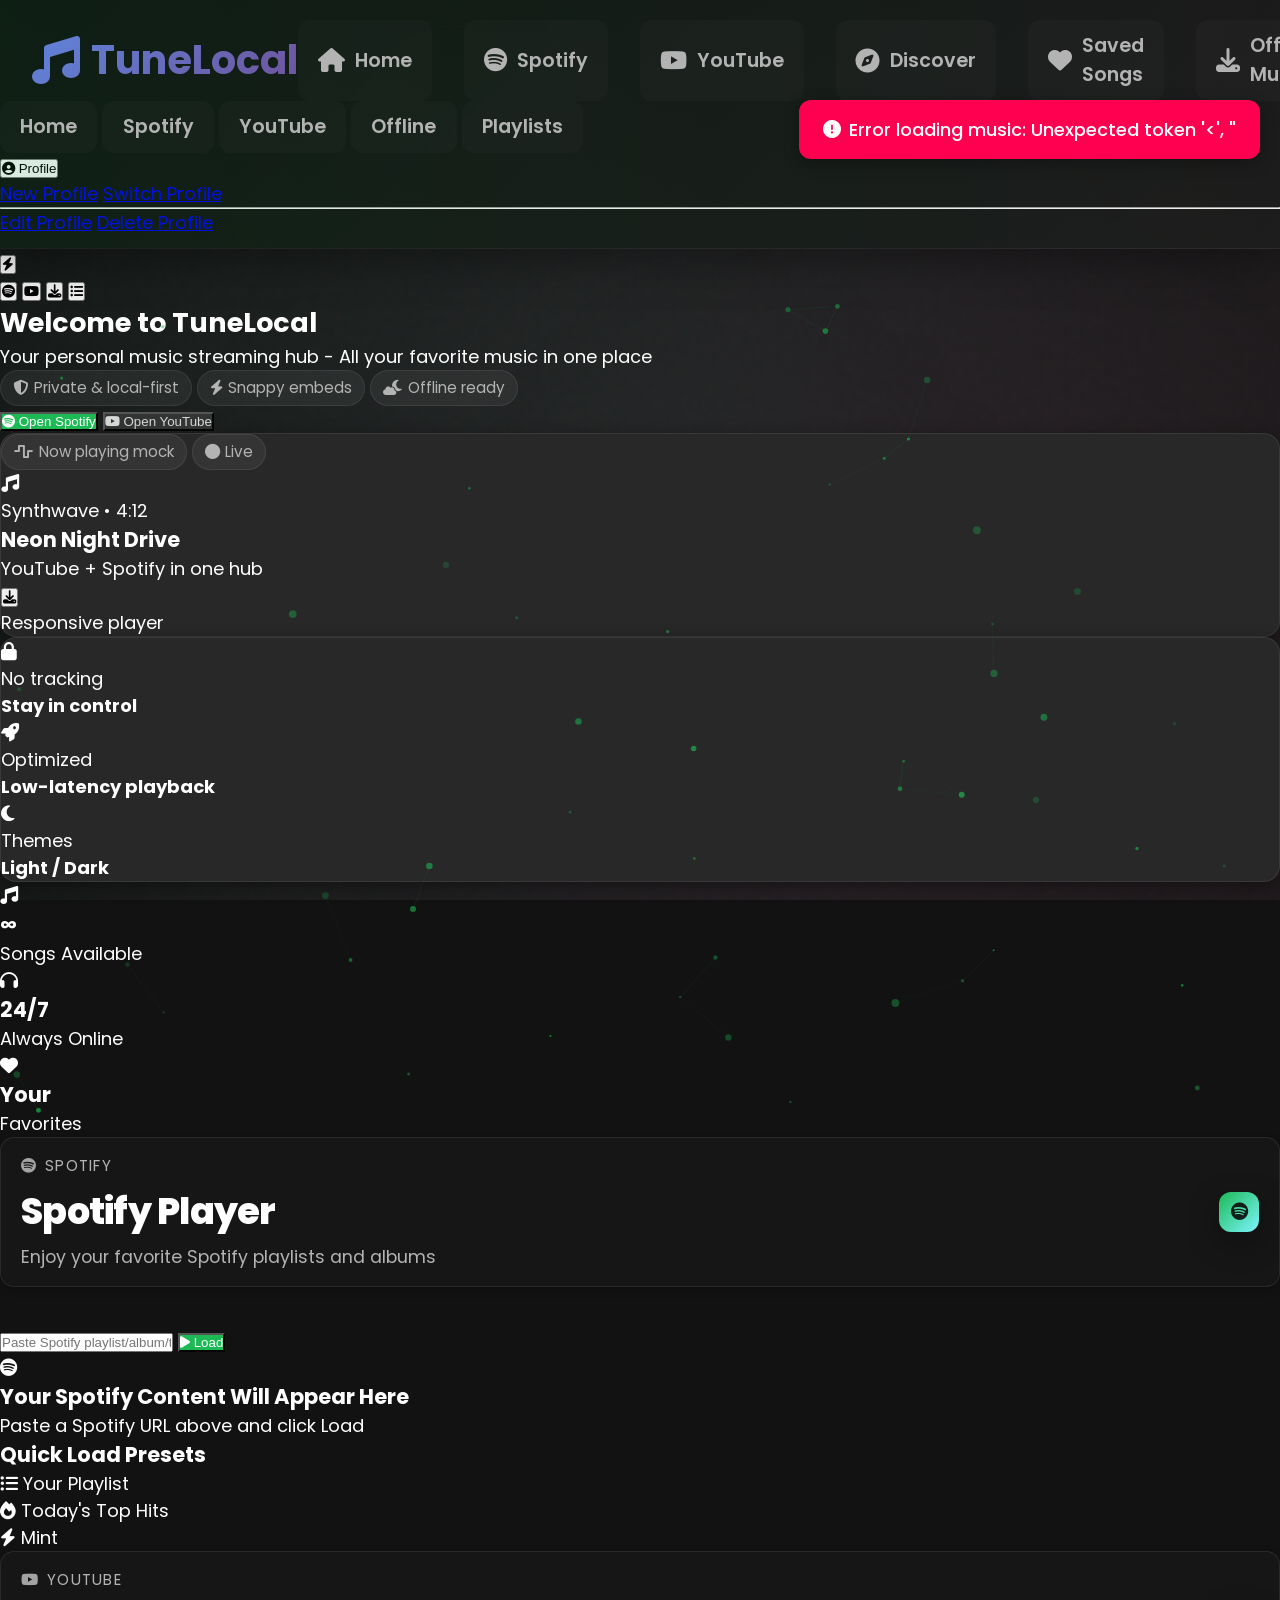
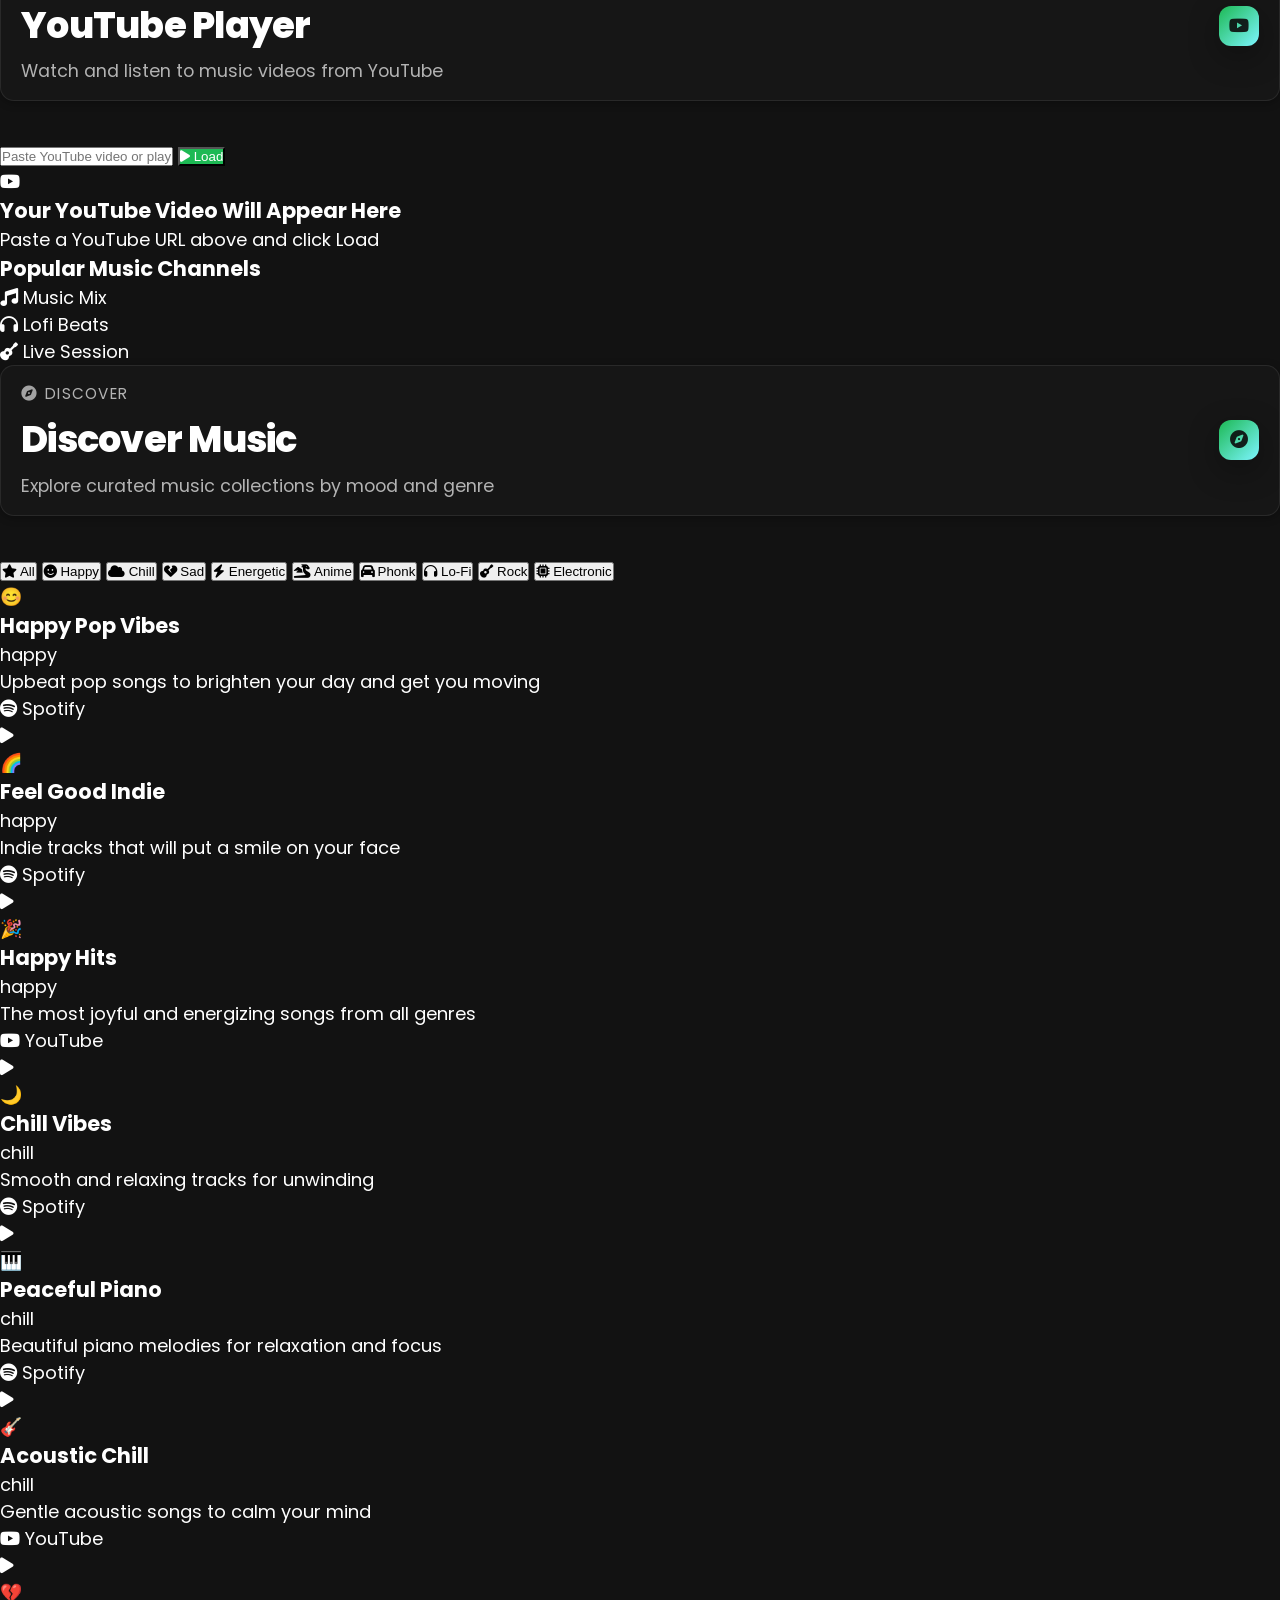
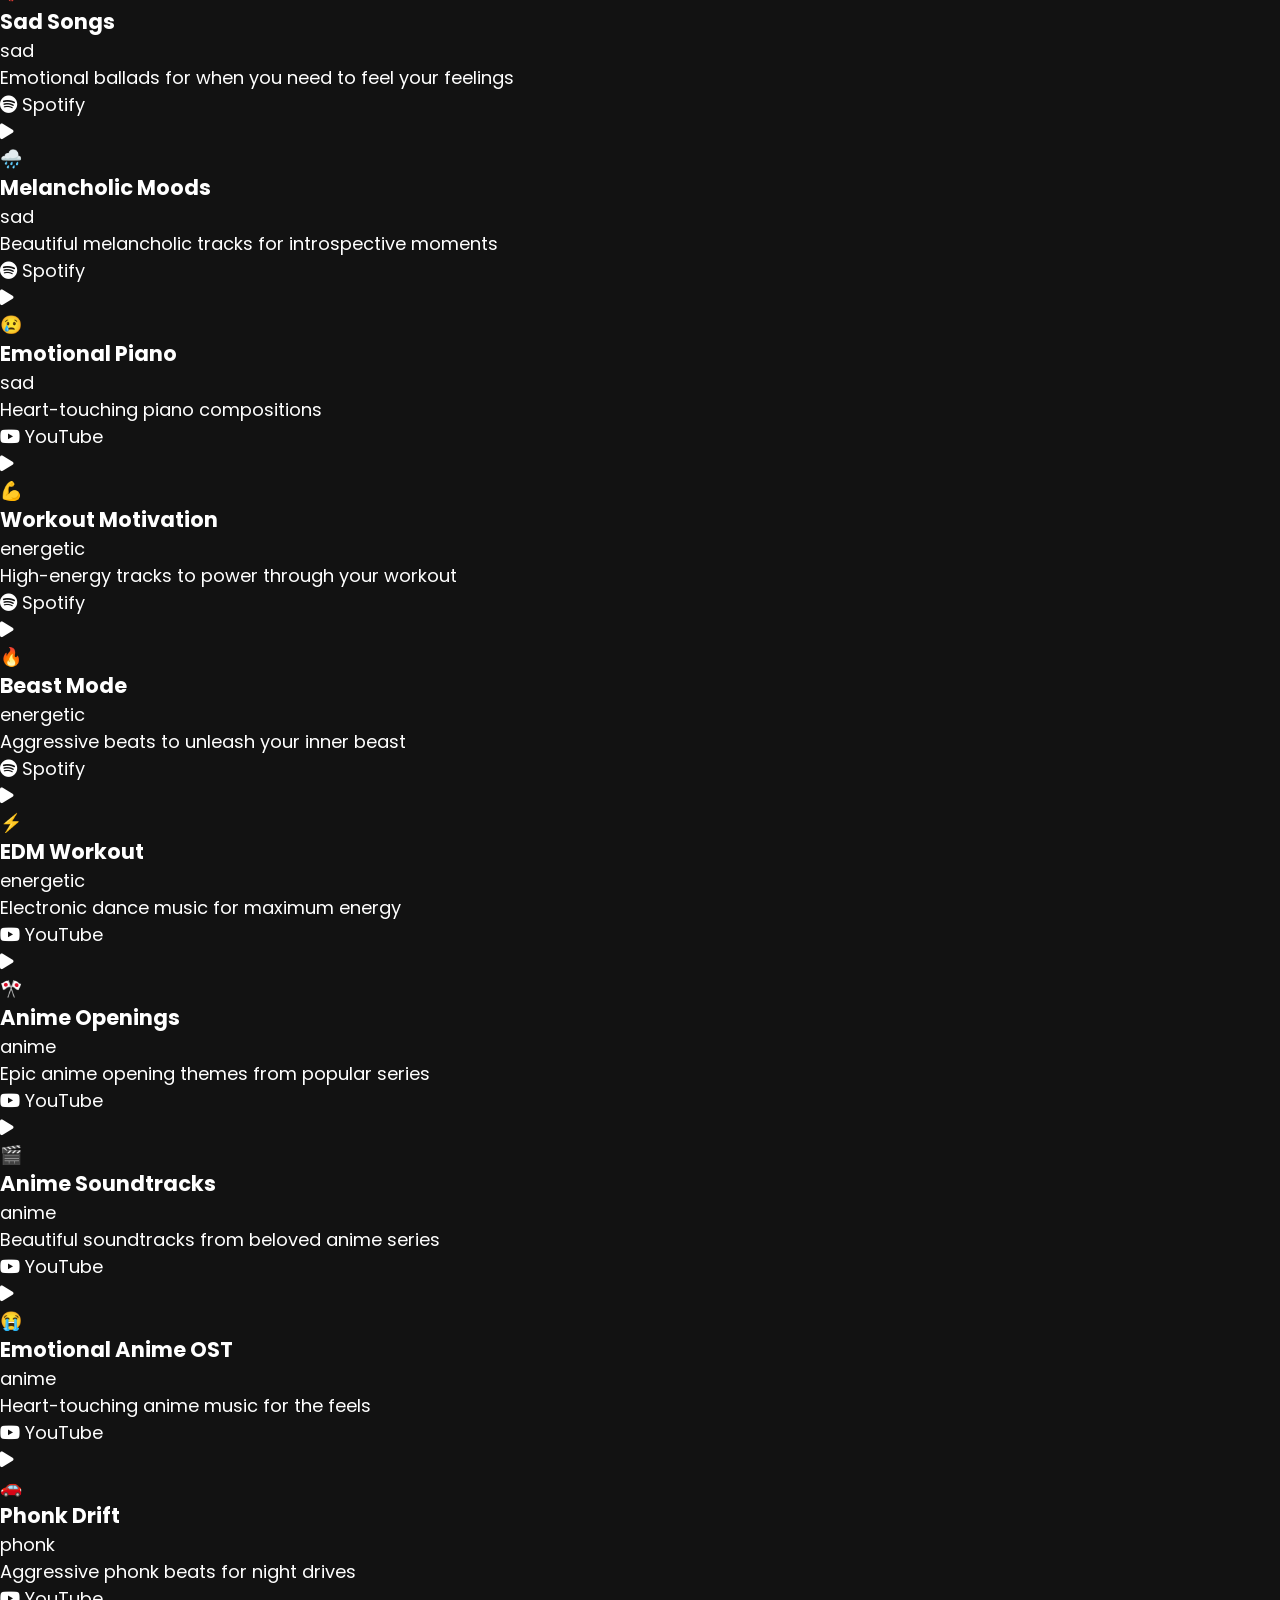
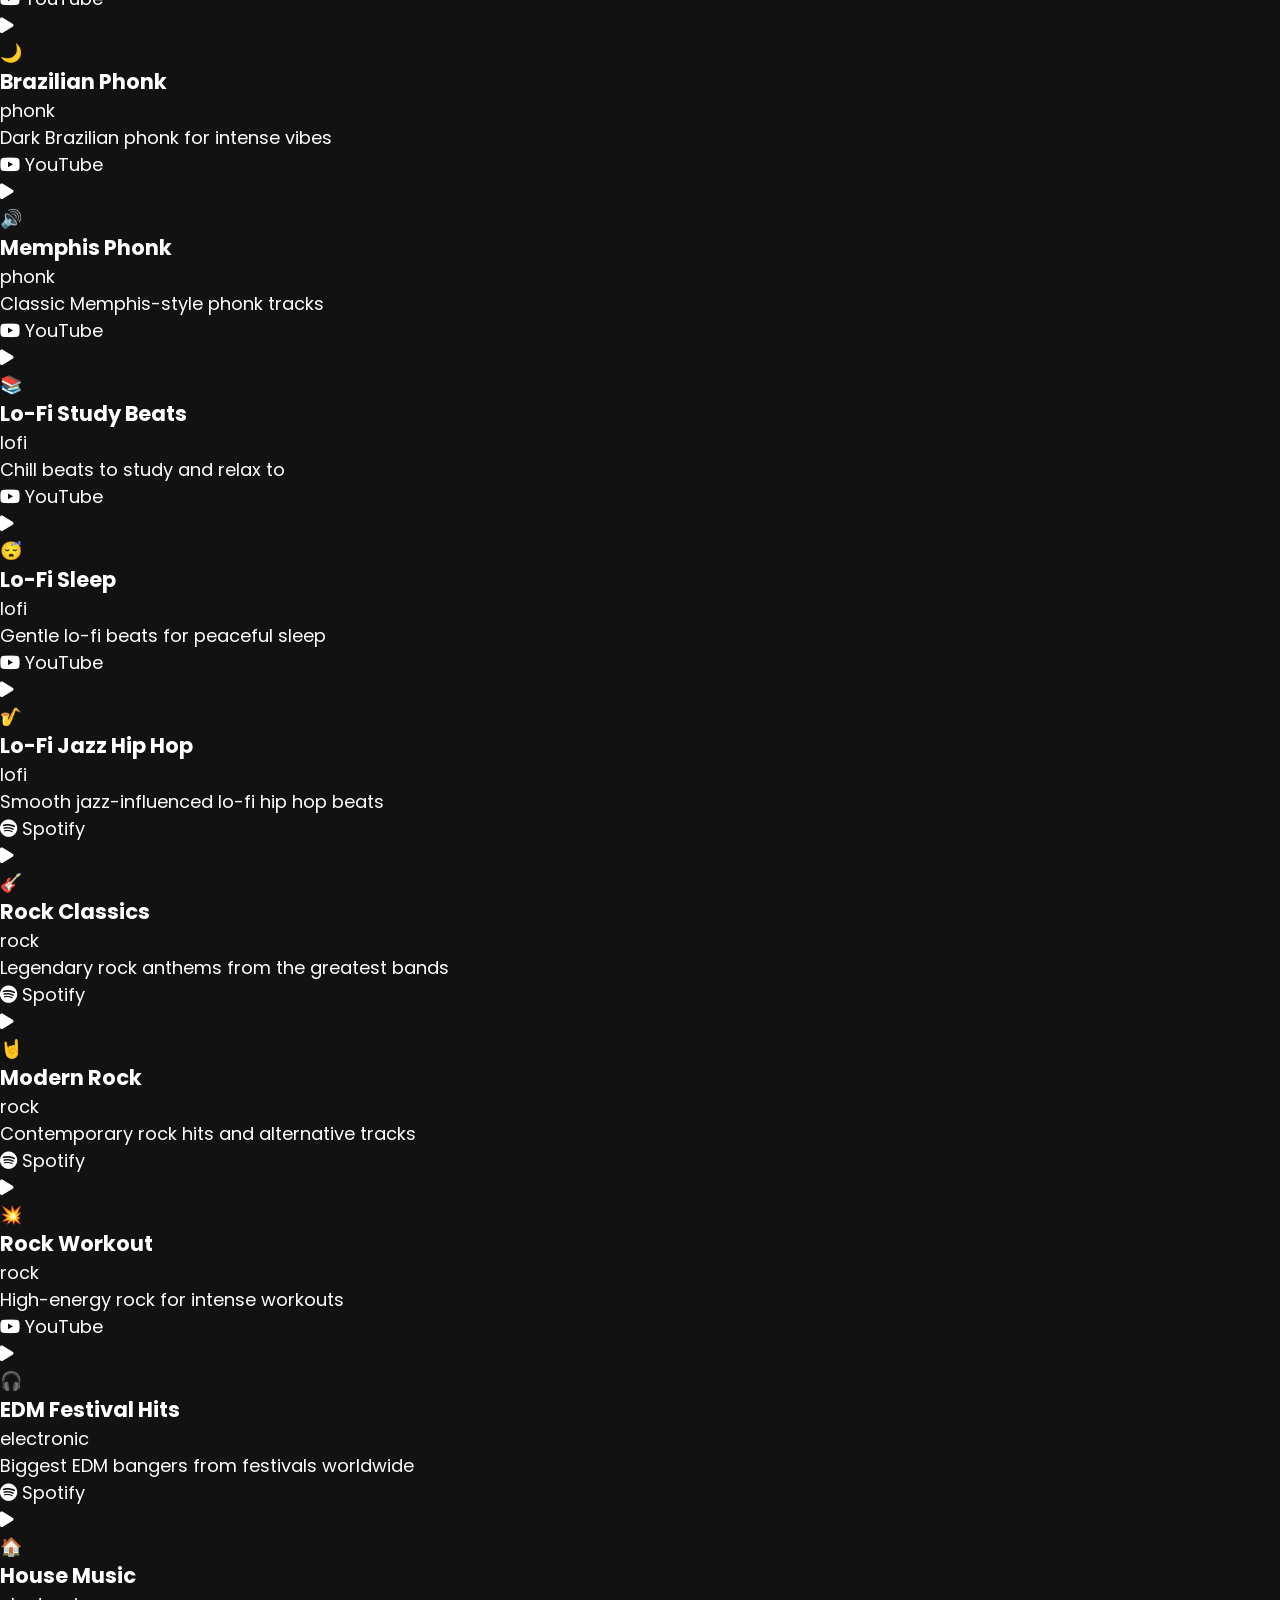
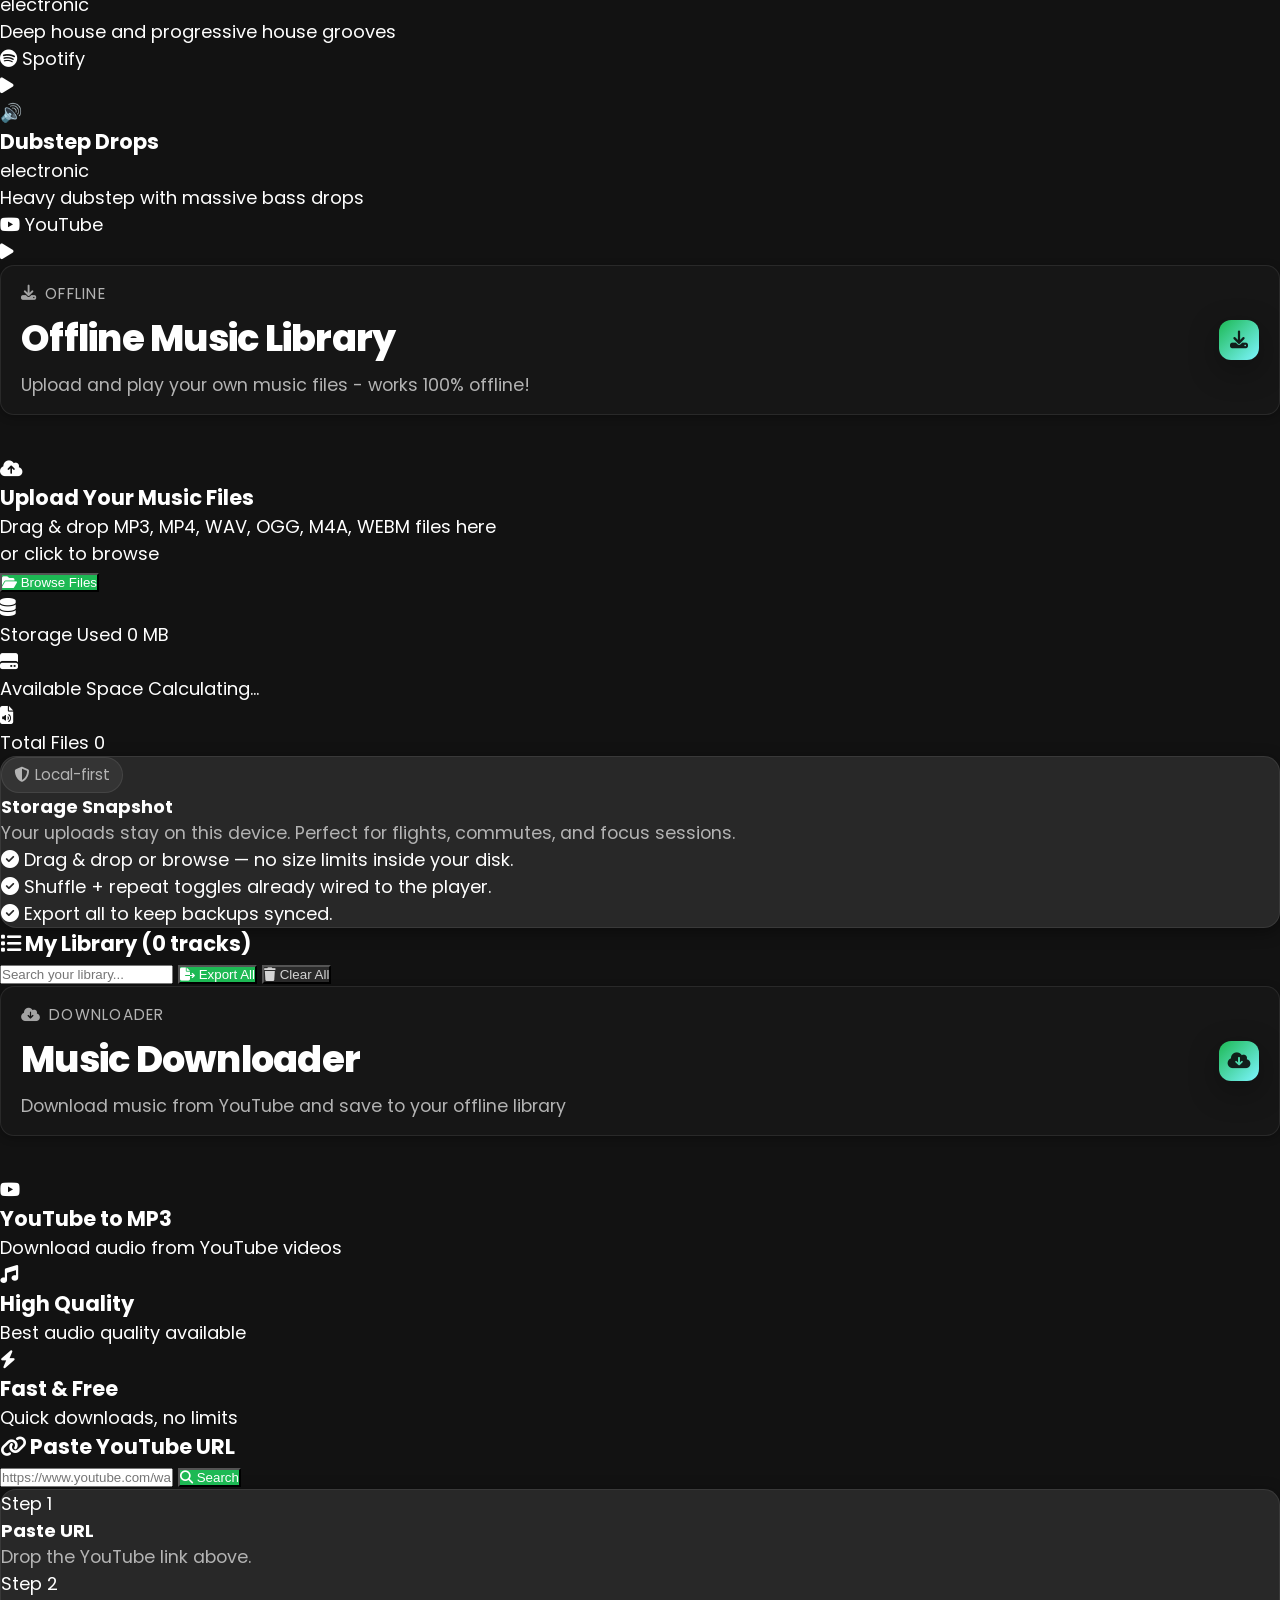
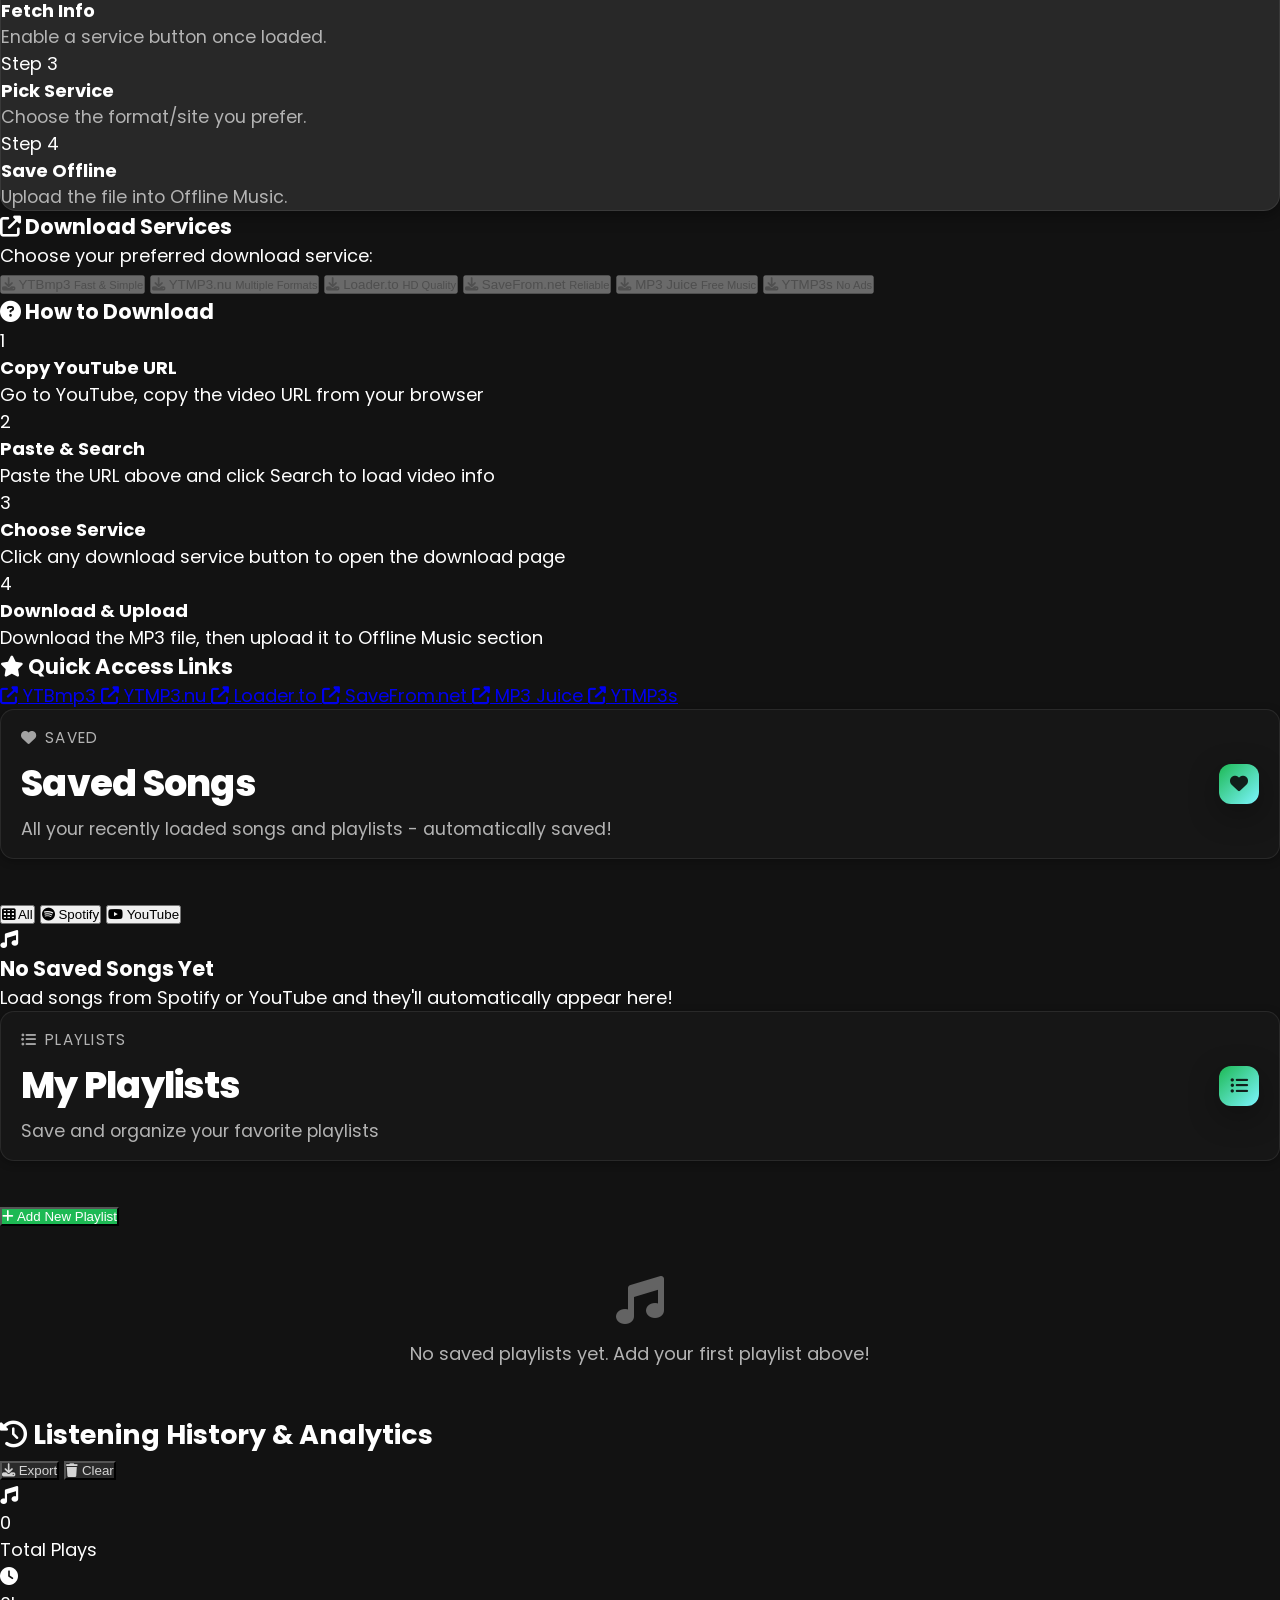
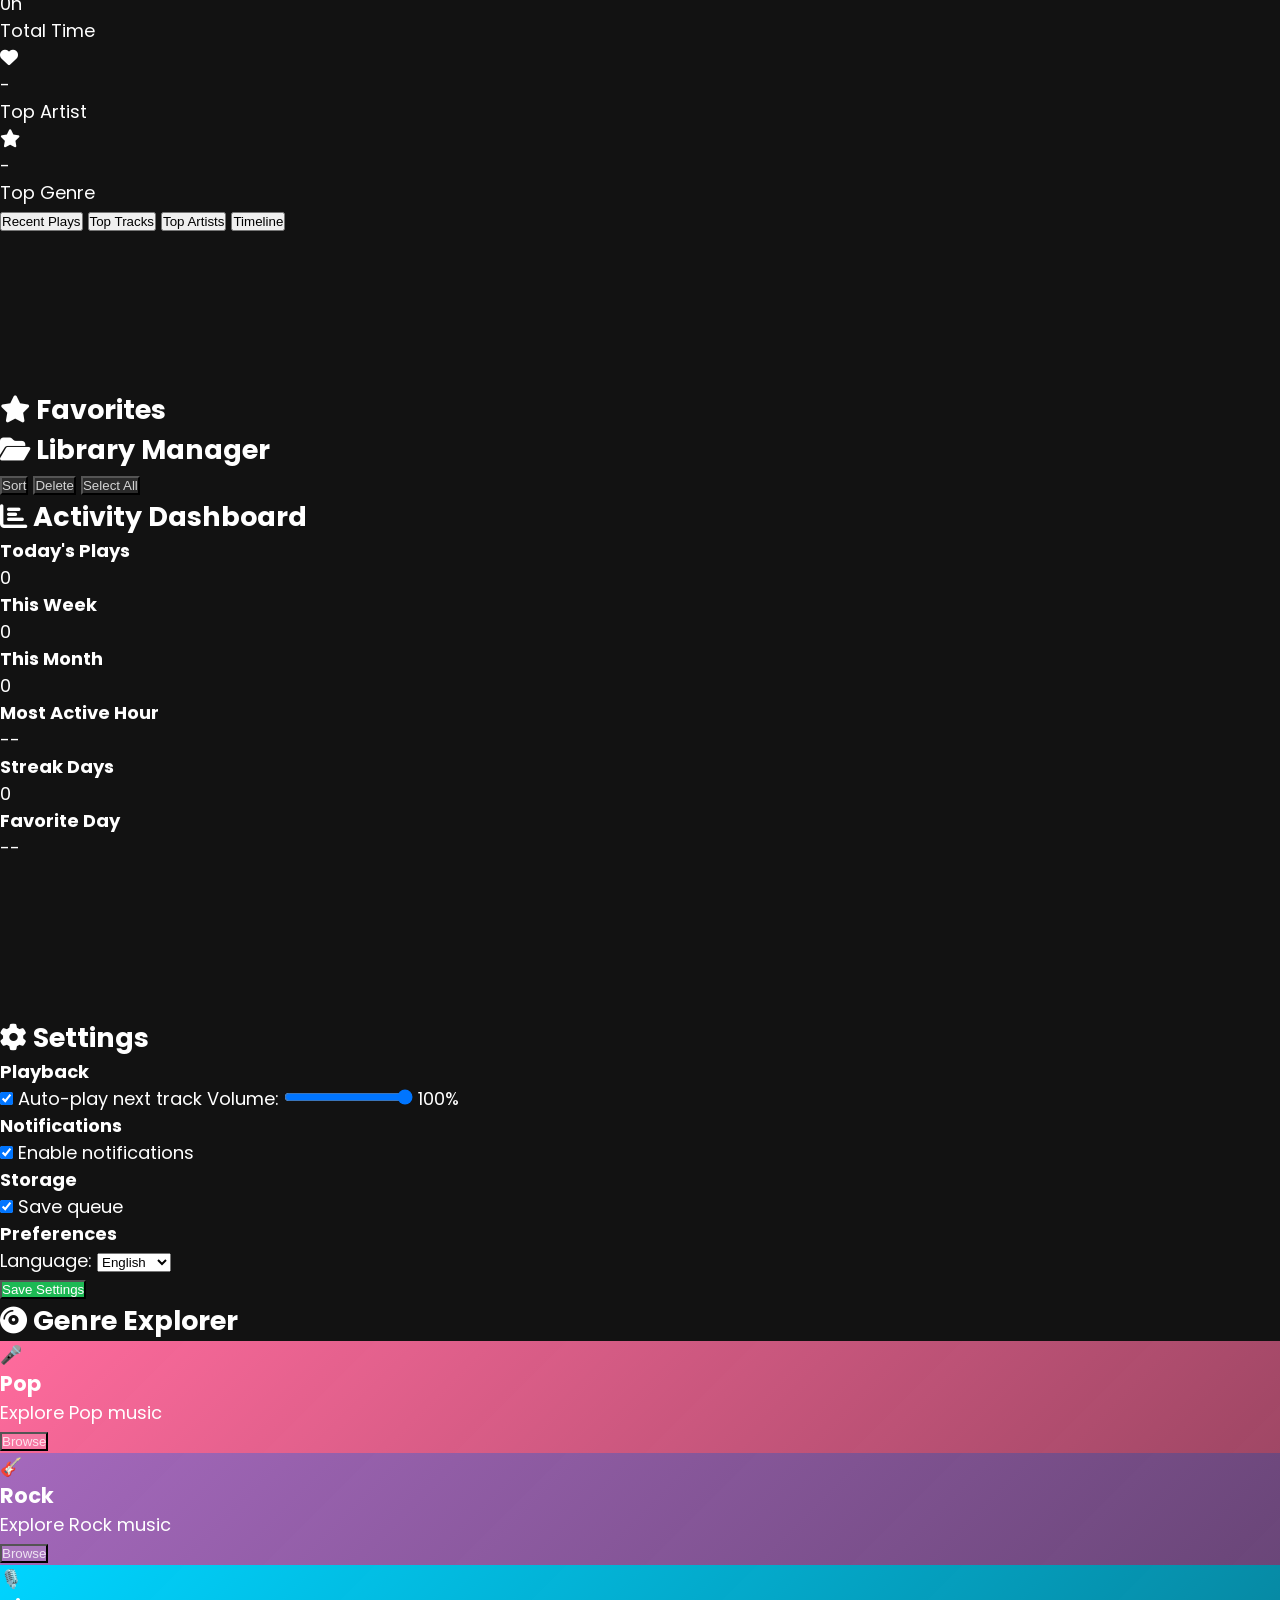
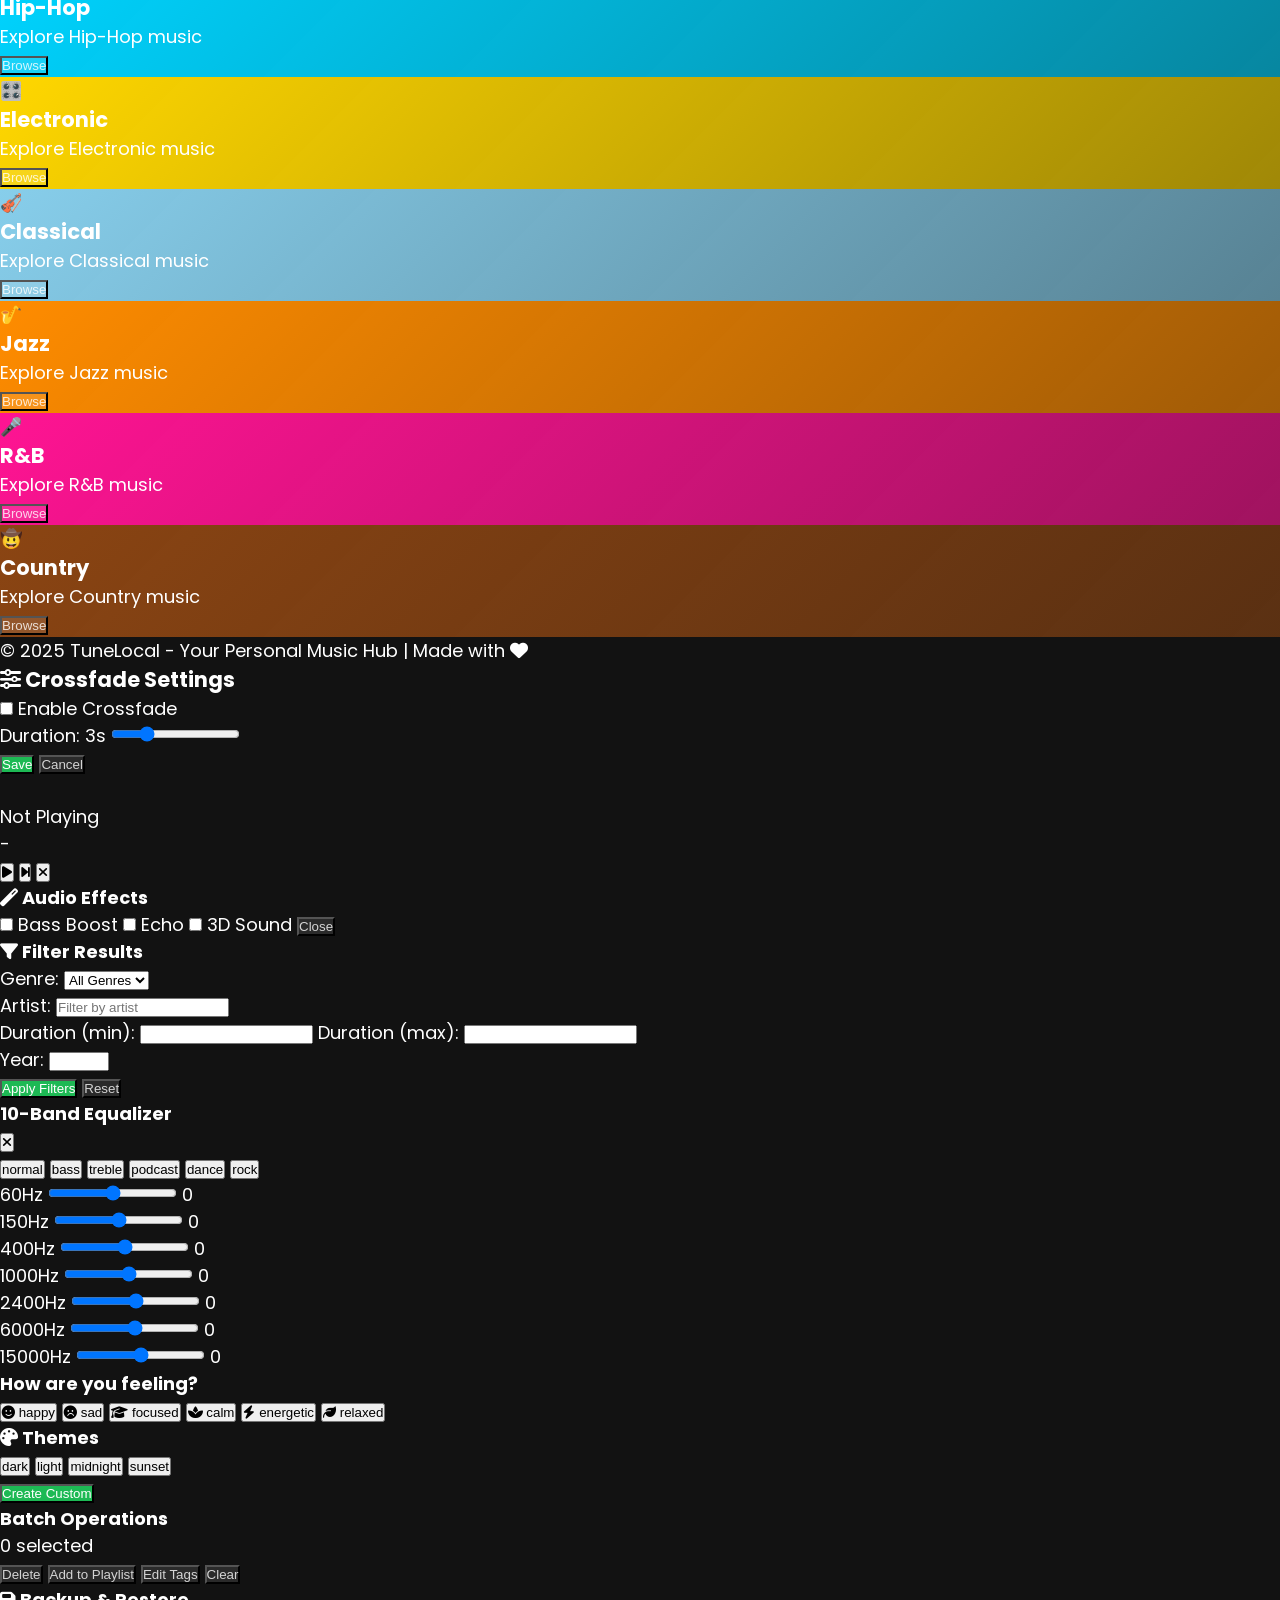
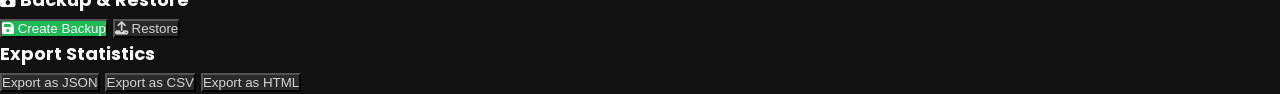
==== commit 55e7d61f: "feat: add staggered fade-in animations for grid items" ====
--- a/index.html
+++ b/index.html
@@ -836,6 +836,7 @@
     <script src="js/top-progress-bar.js"></script>
     <script src="js/enhanced-tooltips.js"></script>
     <script src="js/section-transitions.js"></script>
+    <script src="js/stagger-animations.js"></script>
     
     <script src="script.js"></script>
 </body>
--- a/styles.css
+++ b/styles.css
@@ -2705,6 +2705,43 @@
     0%, 100% { height: 8px; }
     50% { height: 16px; }
 }
+
+/* Animated Wave Dividers */
+.wave-divider {
+    position: relative;
+    width: 100%;
+    height: 100px;
+    overflow: hidden;
+}
+
+.wave-divider svg {
+    position: absolute;
+    bottom: 0;
+    width: 100%;
+    height: 100%;
+}
+
+.wave-divider .wave-path {
+    fill: var(--primary-color);
+    opacity: 0.1;
+    animation: wave-flow 10s ease-in-out infinite;
+}
+
+.wave-divider .wave-path:nth-child(2) {
+    opacity: 0.05;
+    animation-delay: -5s;
+    animation-duration: 15s;
+}
+
+@keyframes wave-flow {
+    0%, 100% {
+        d: path("M0,50 Q25,30 50,50 T100,50 V100 H0 Z");
+    }
+    50% {
+        d: path("M0,50 Q25,70 50,50 T100,50 V100 H0 Z");
+    }
+}
+
 .scroll-animate:nth-child(6) { transition-delay: 0.6s; }
 
 /* Parallax effect for hero section */
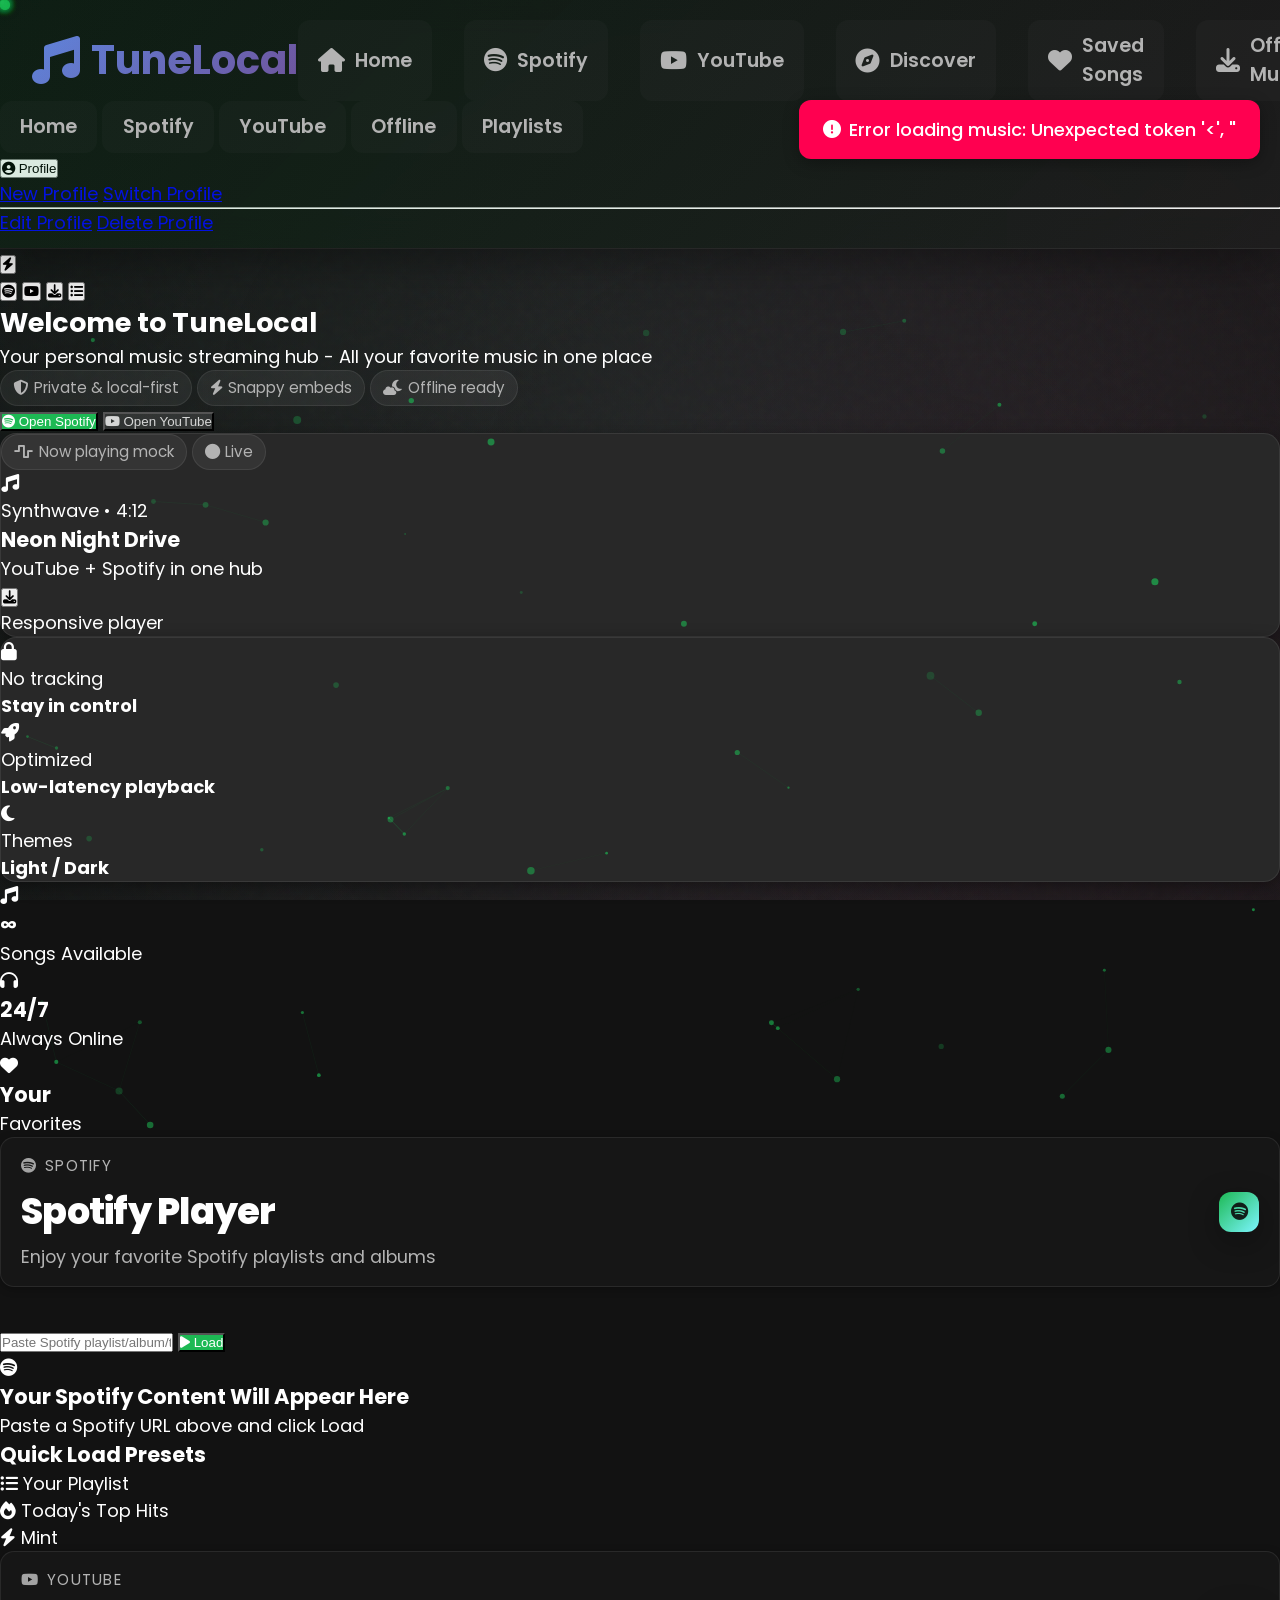
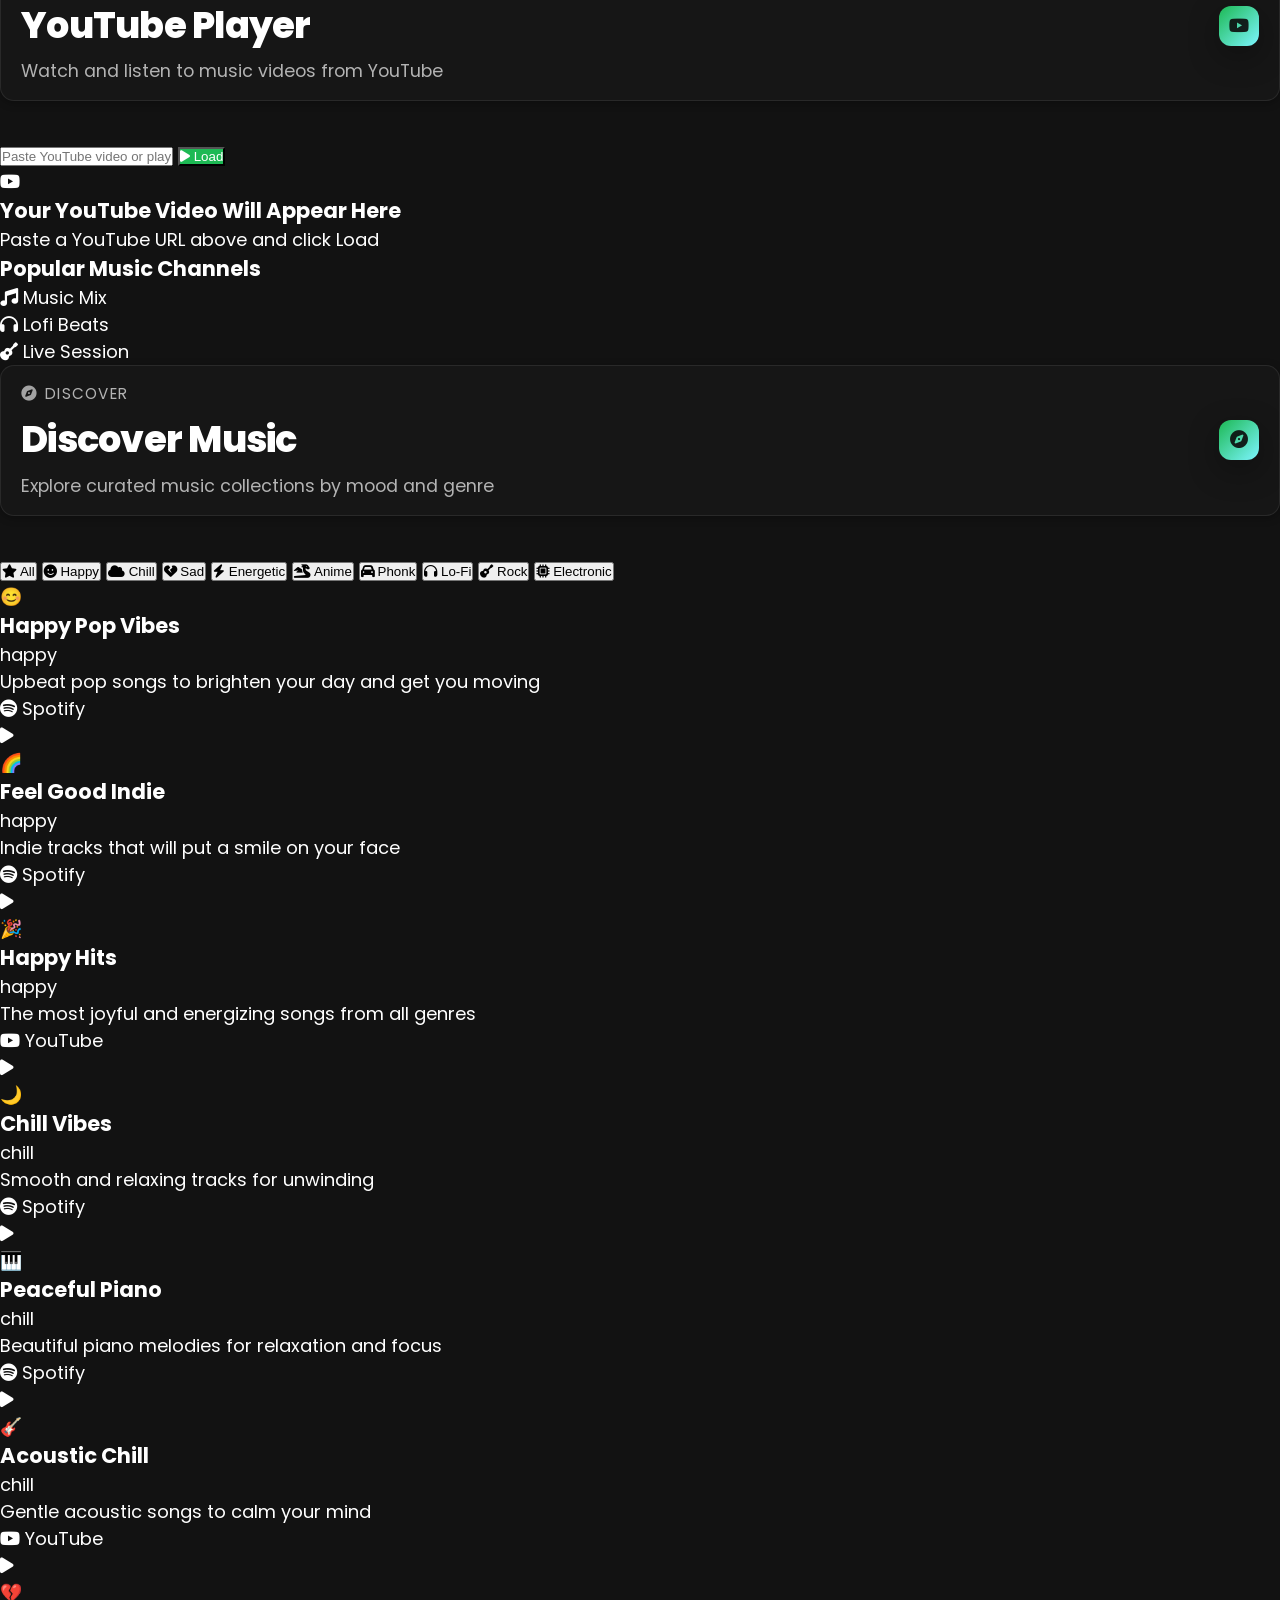
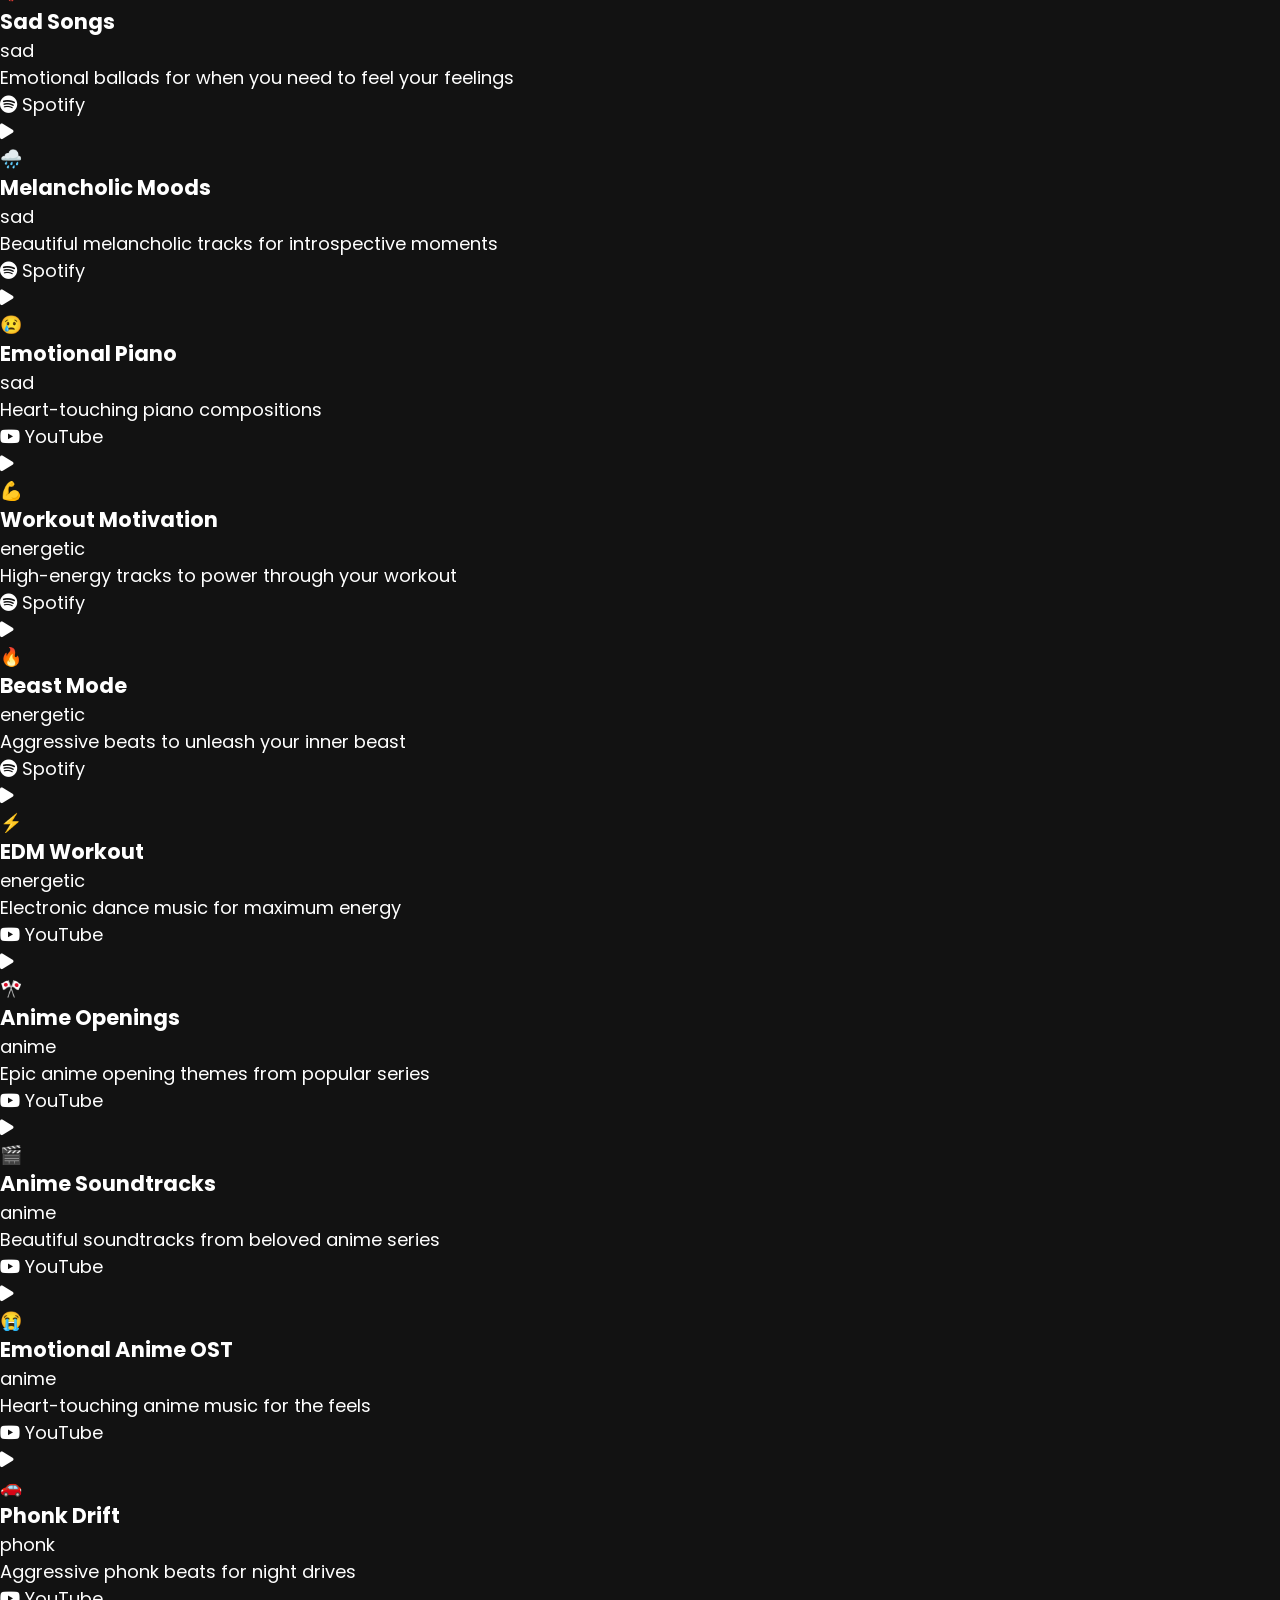
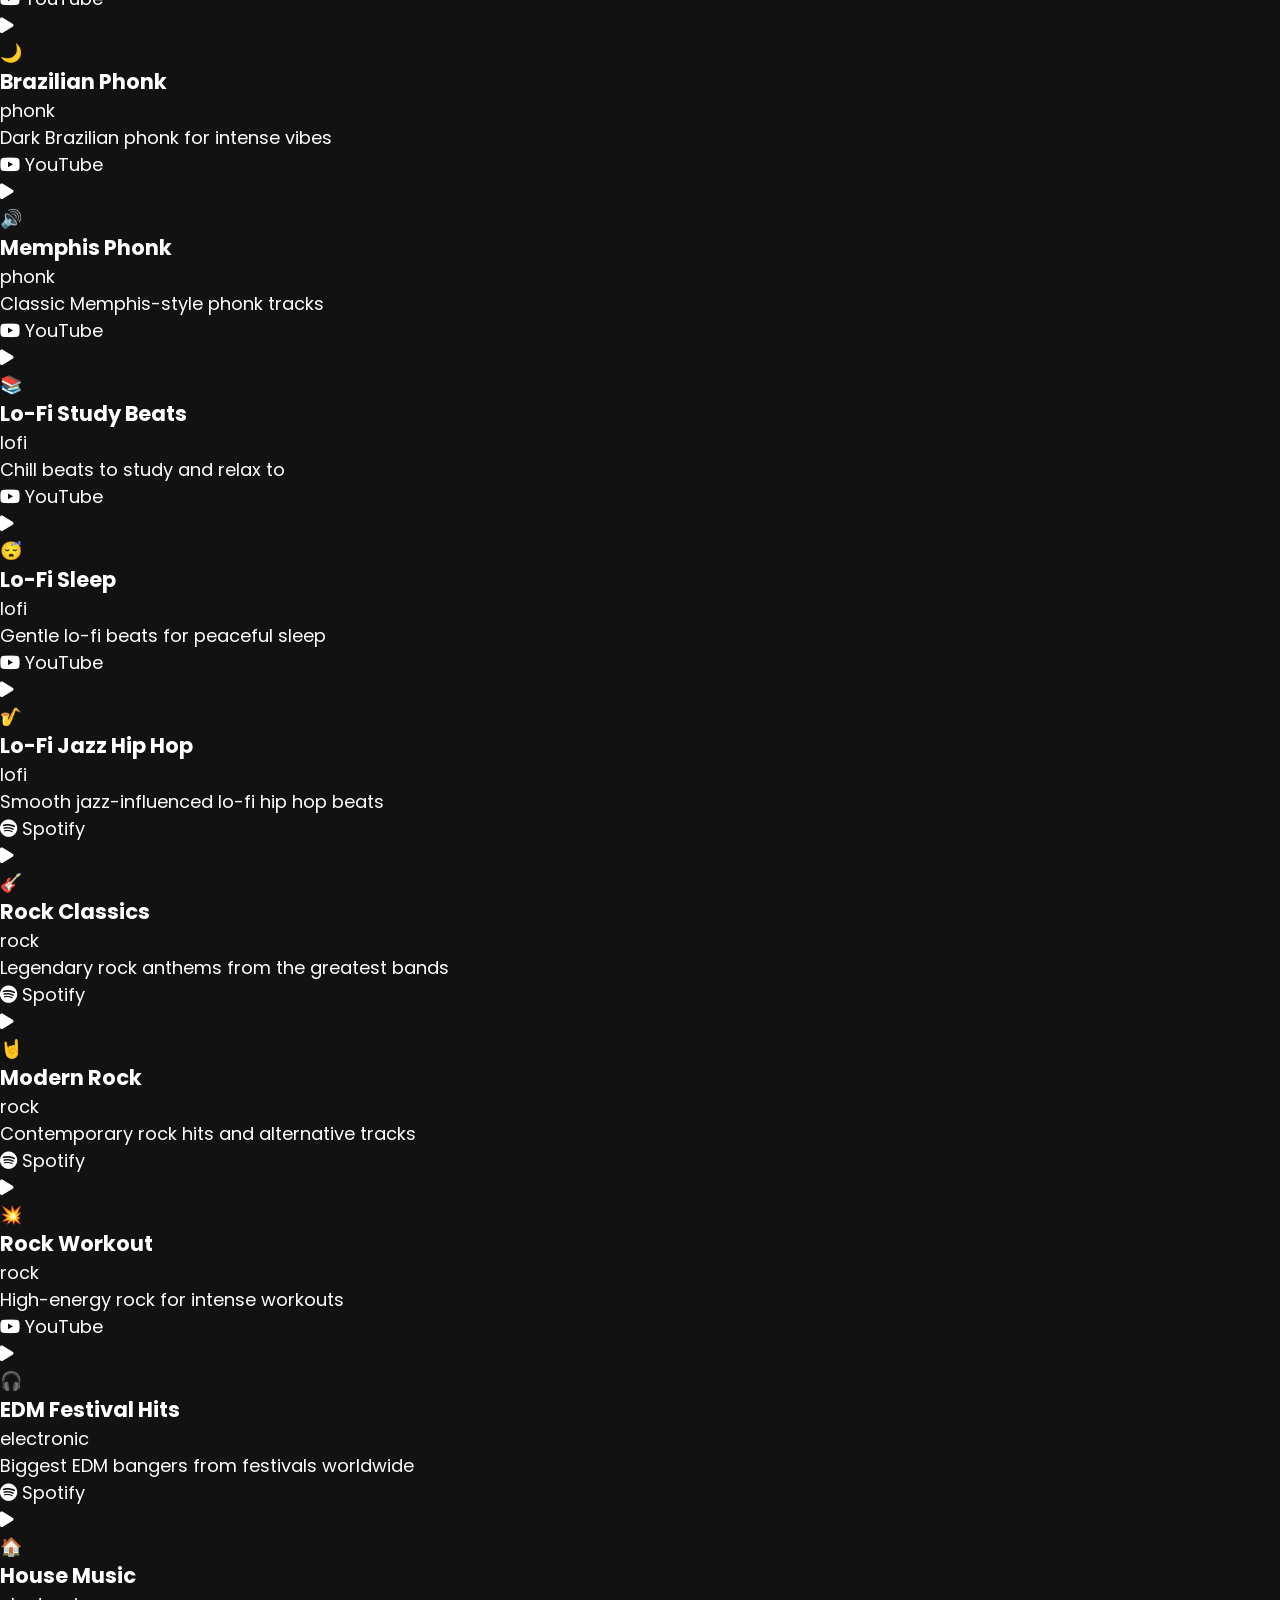
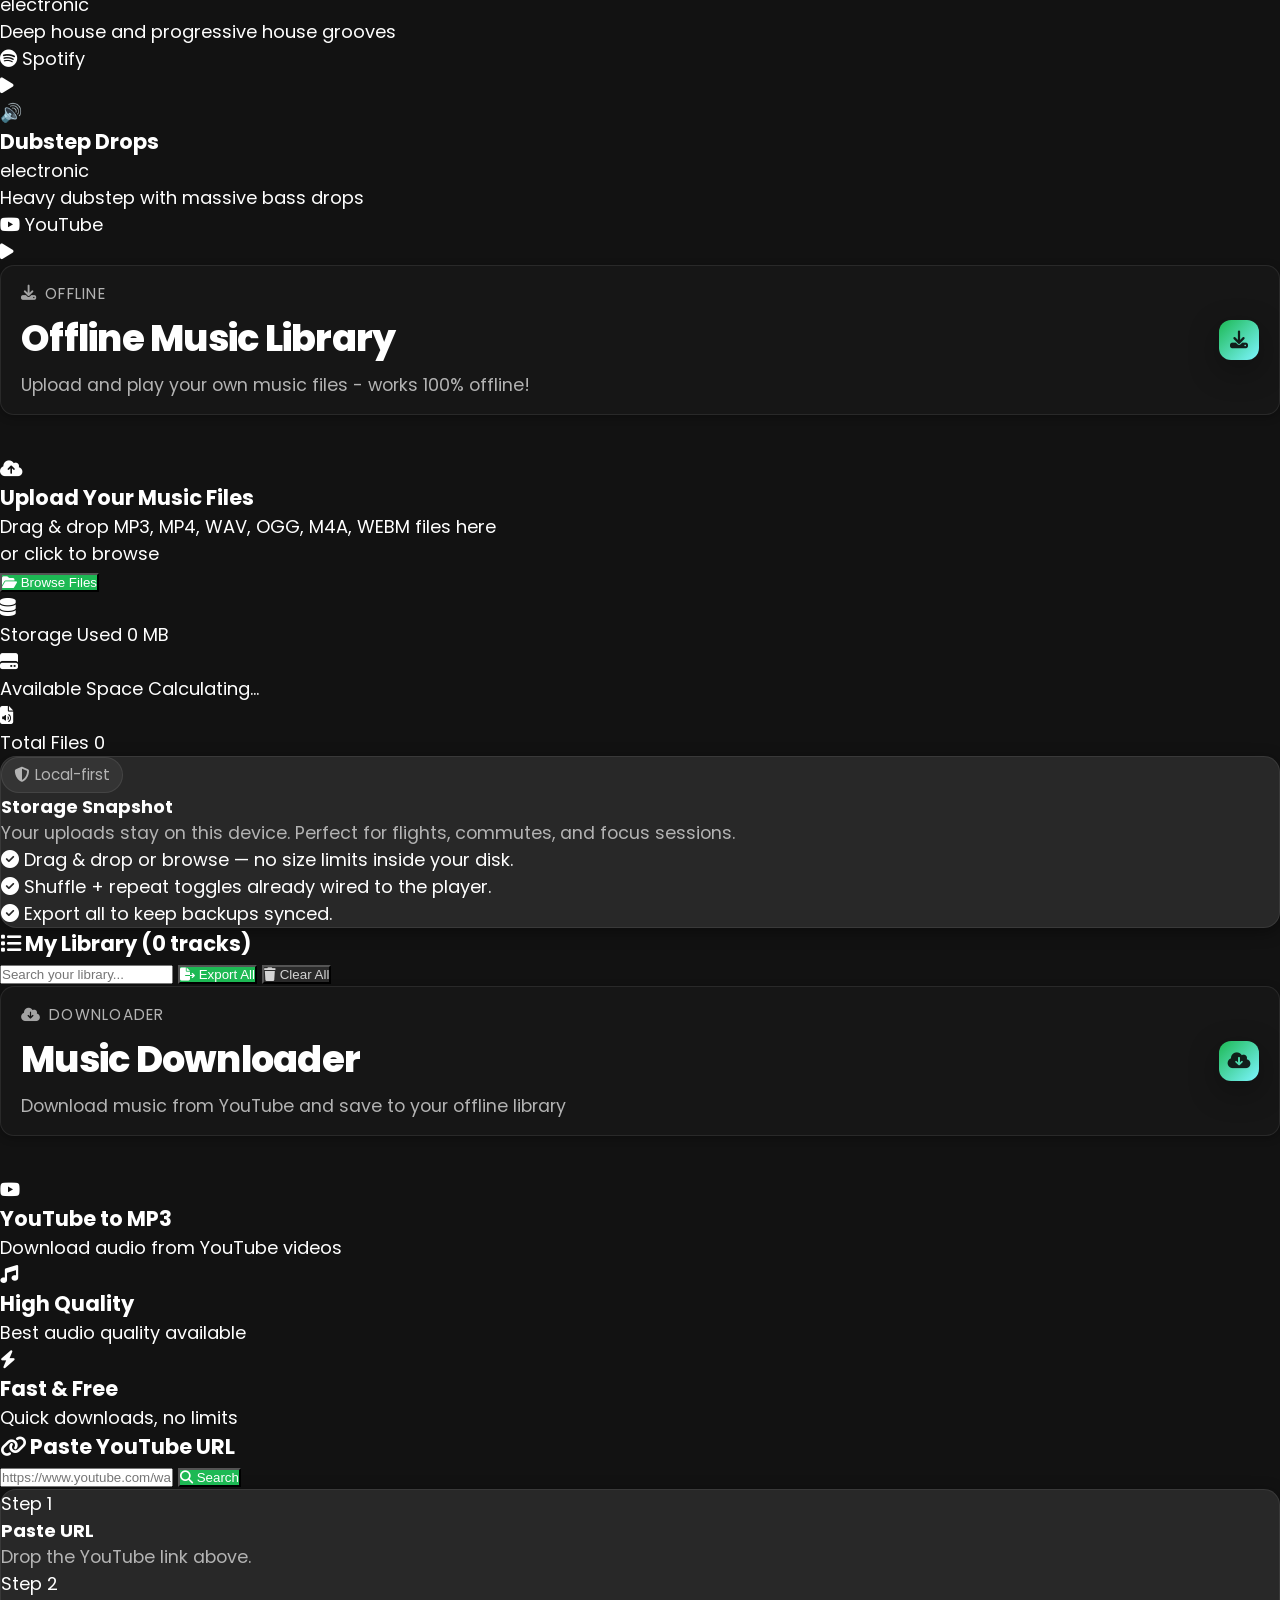
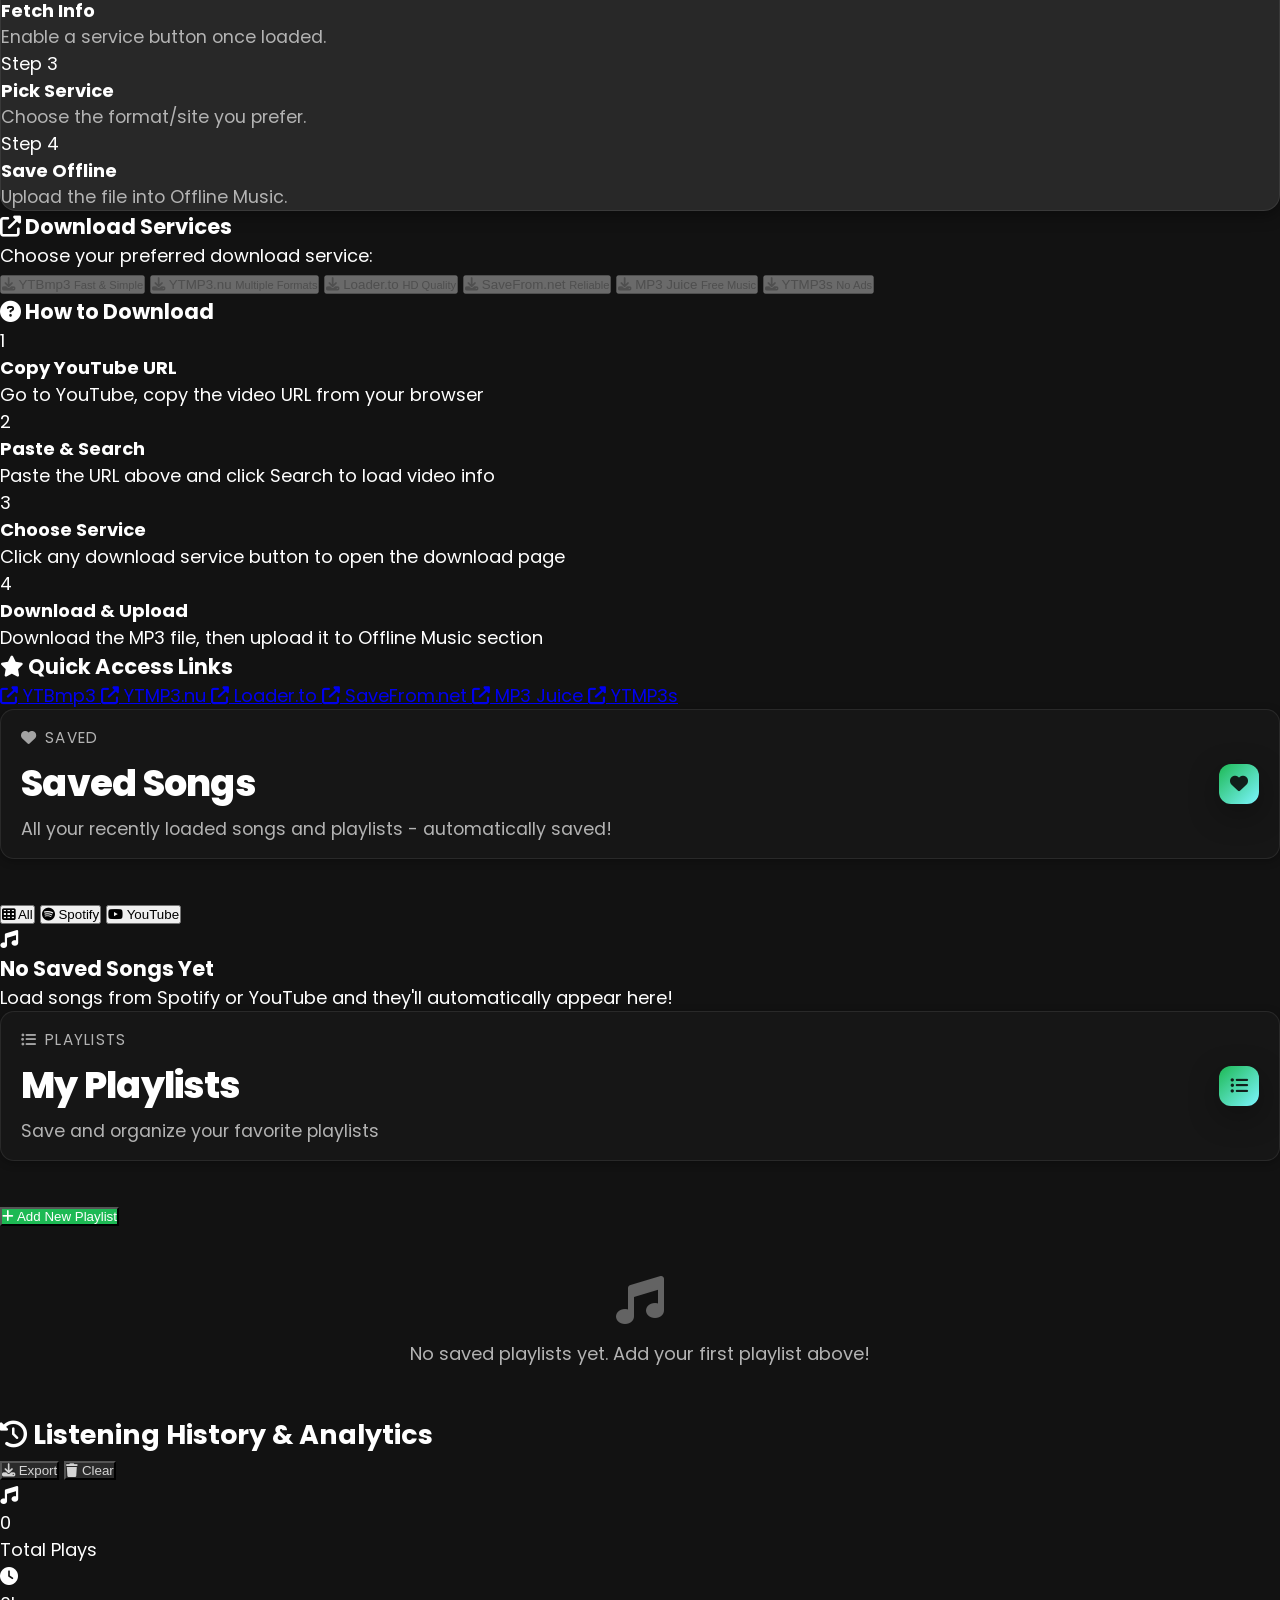
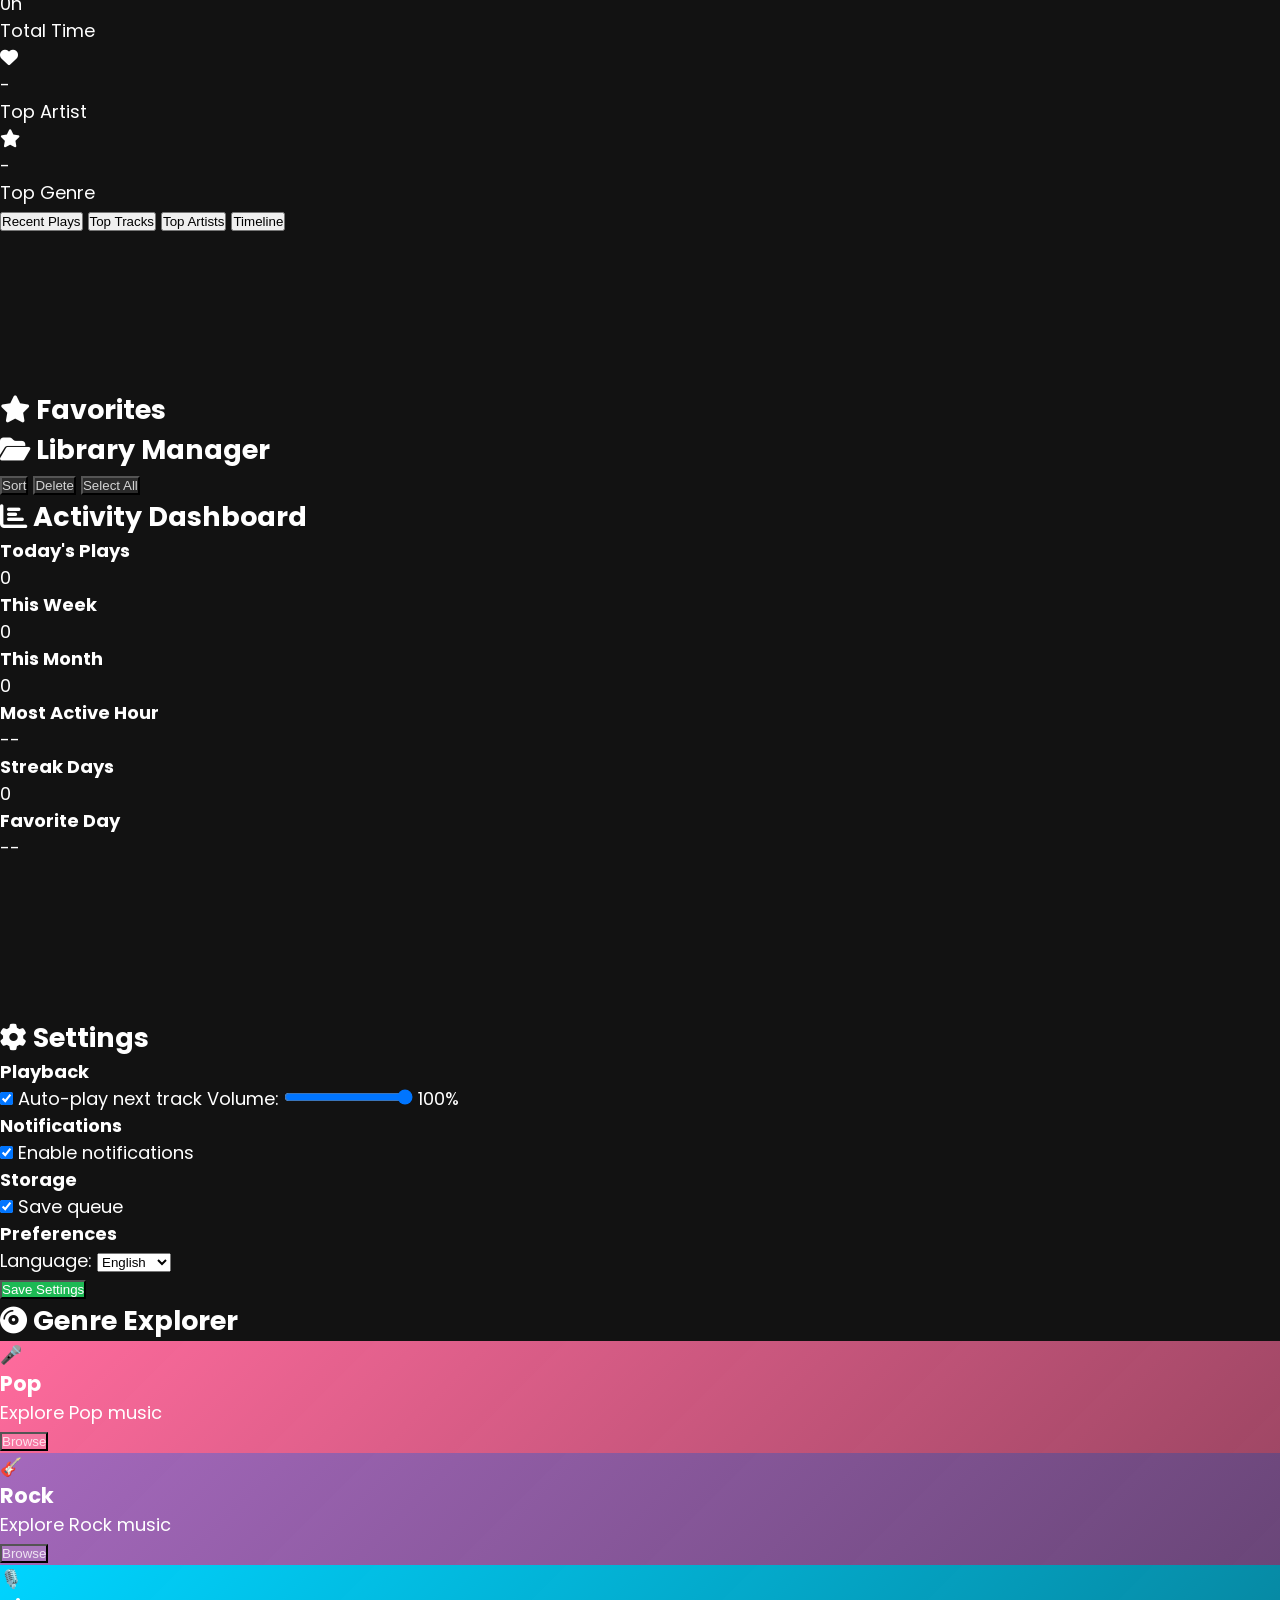
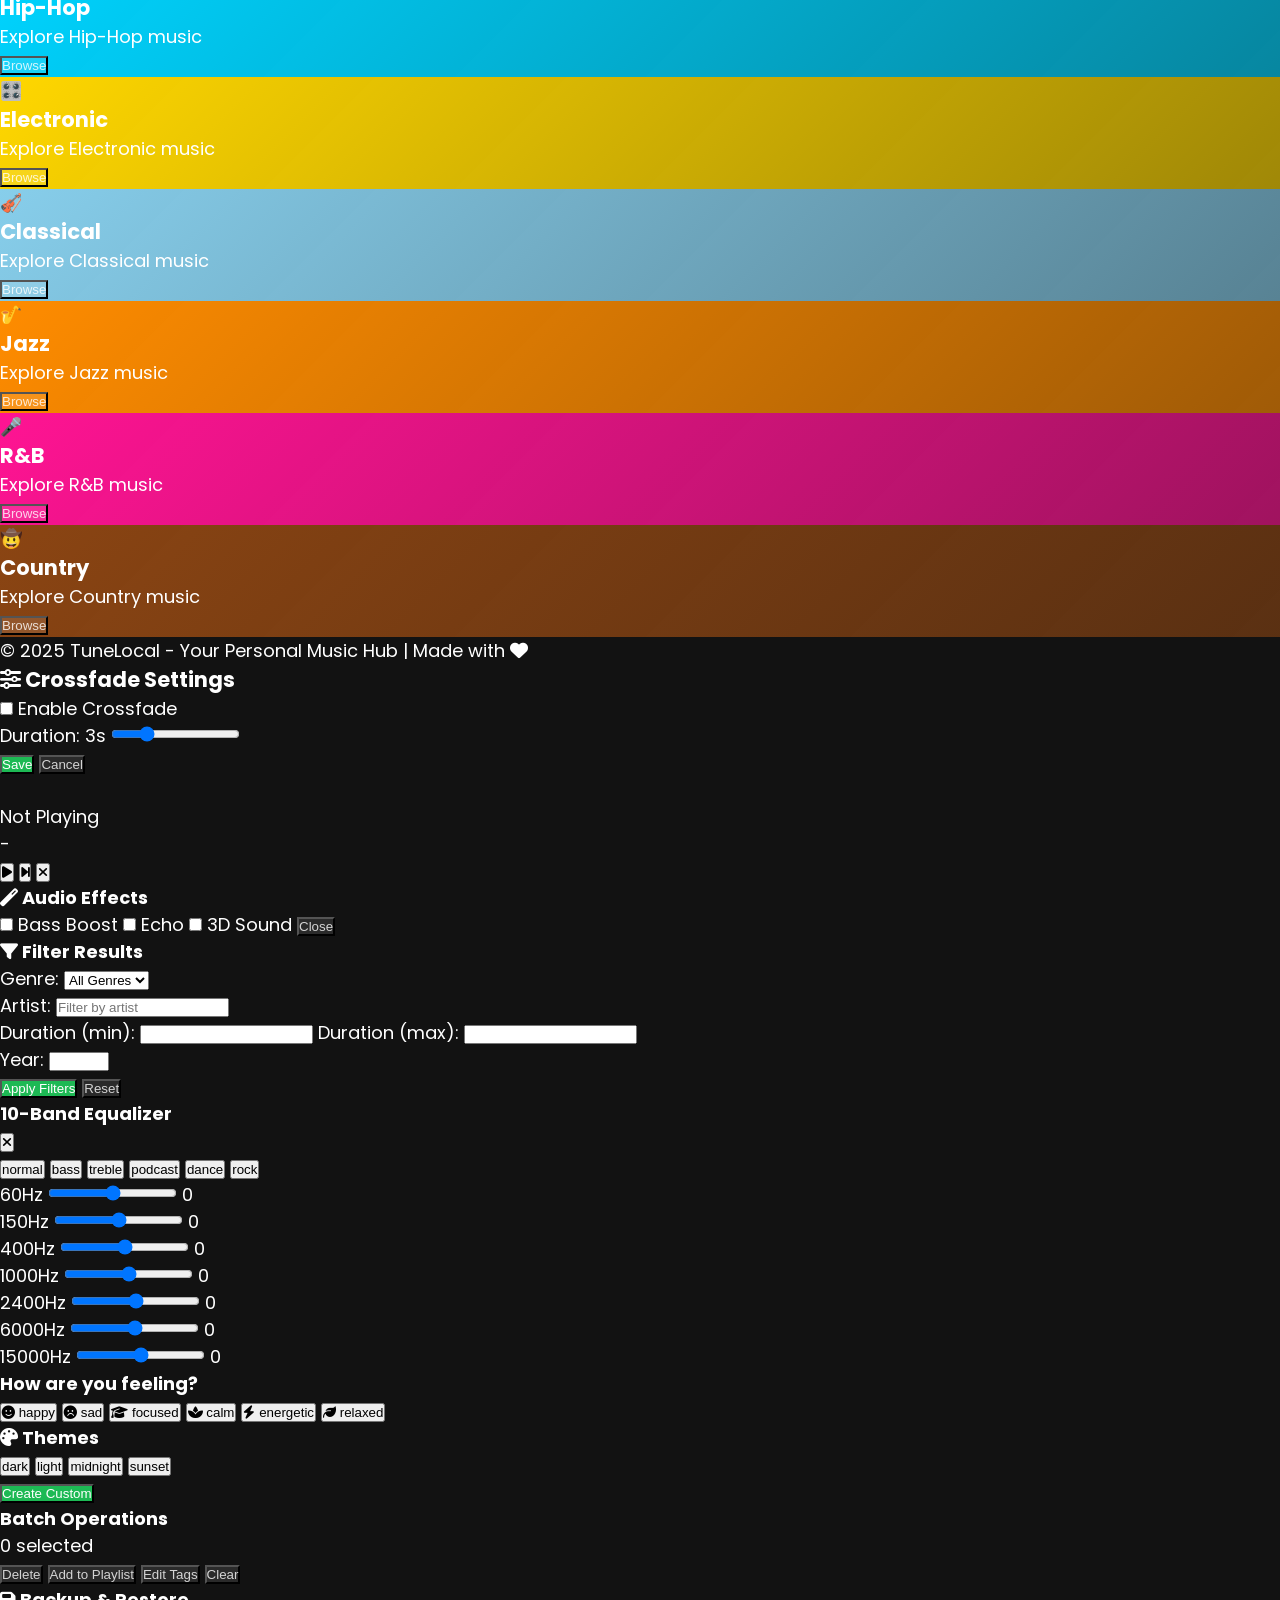
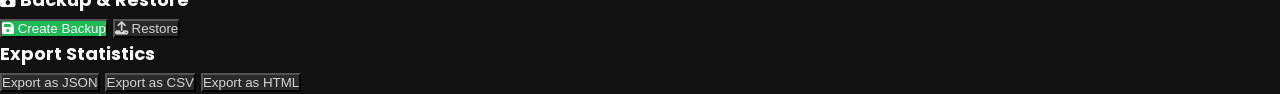
==== commit 08faa5e9: "feat: add interactive cursor trail effect" ====
--- a/index.html
+++ b/index.html
@@ -837,6 +837,7 @@
     <script src="js/enhanced-tooltips.js"></script>
     <script src="js/section-transitions.js"></script>
     <script src="js/stagger-animations.js"></script>
+    <script src="js/cursor-trail.js"></script>
     
     <script src="script.js"></script>
 </body>
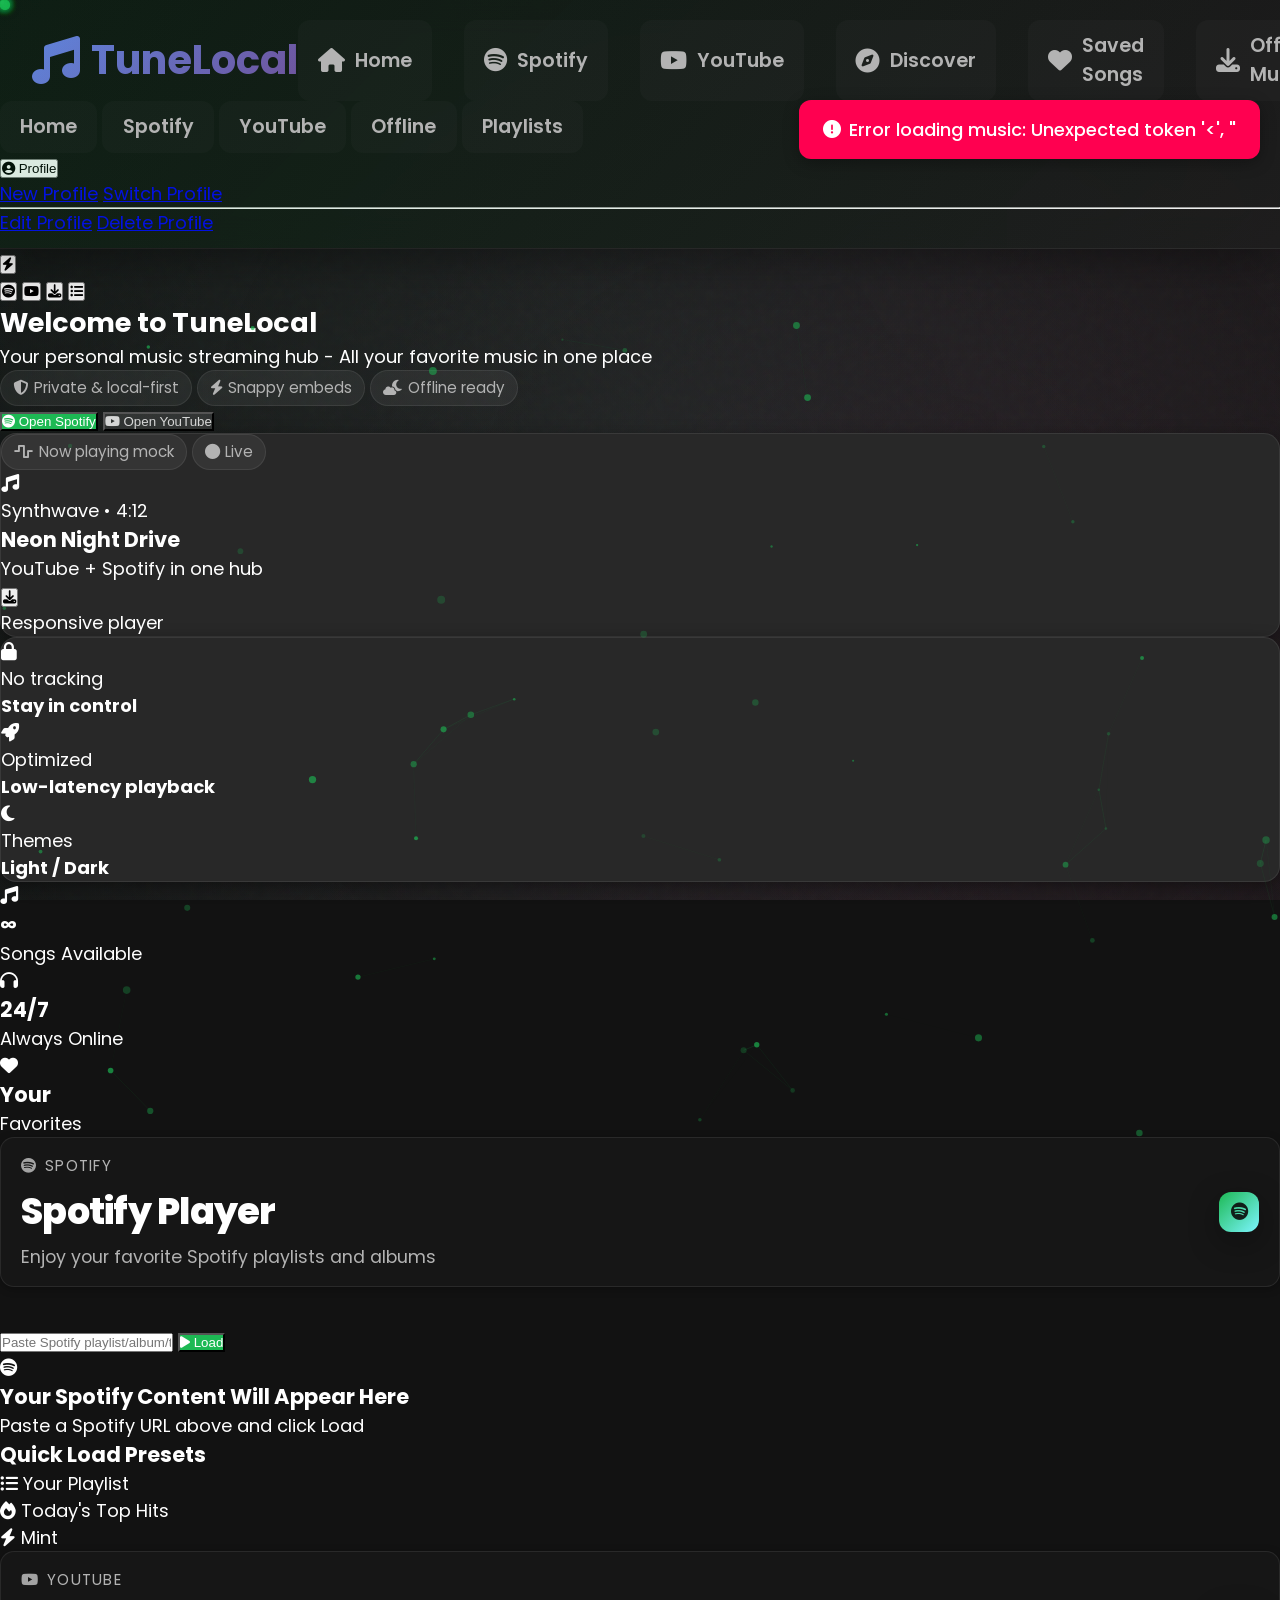
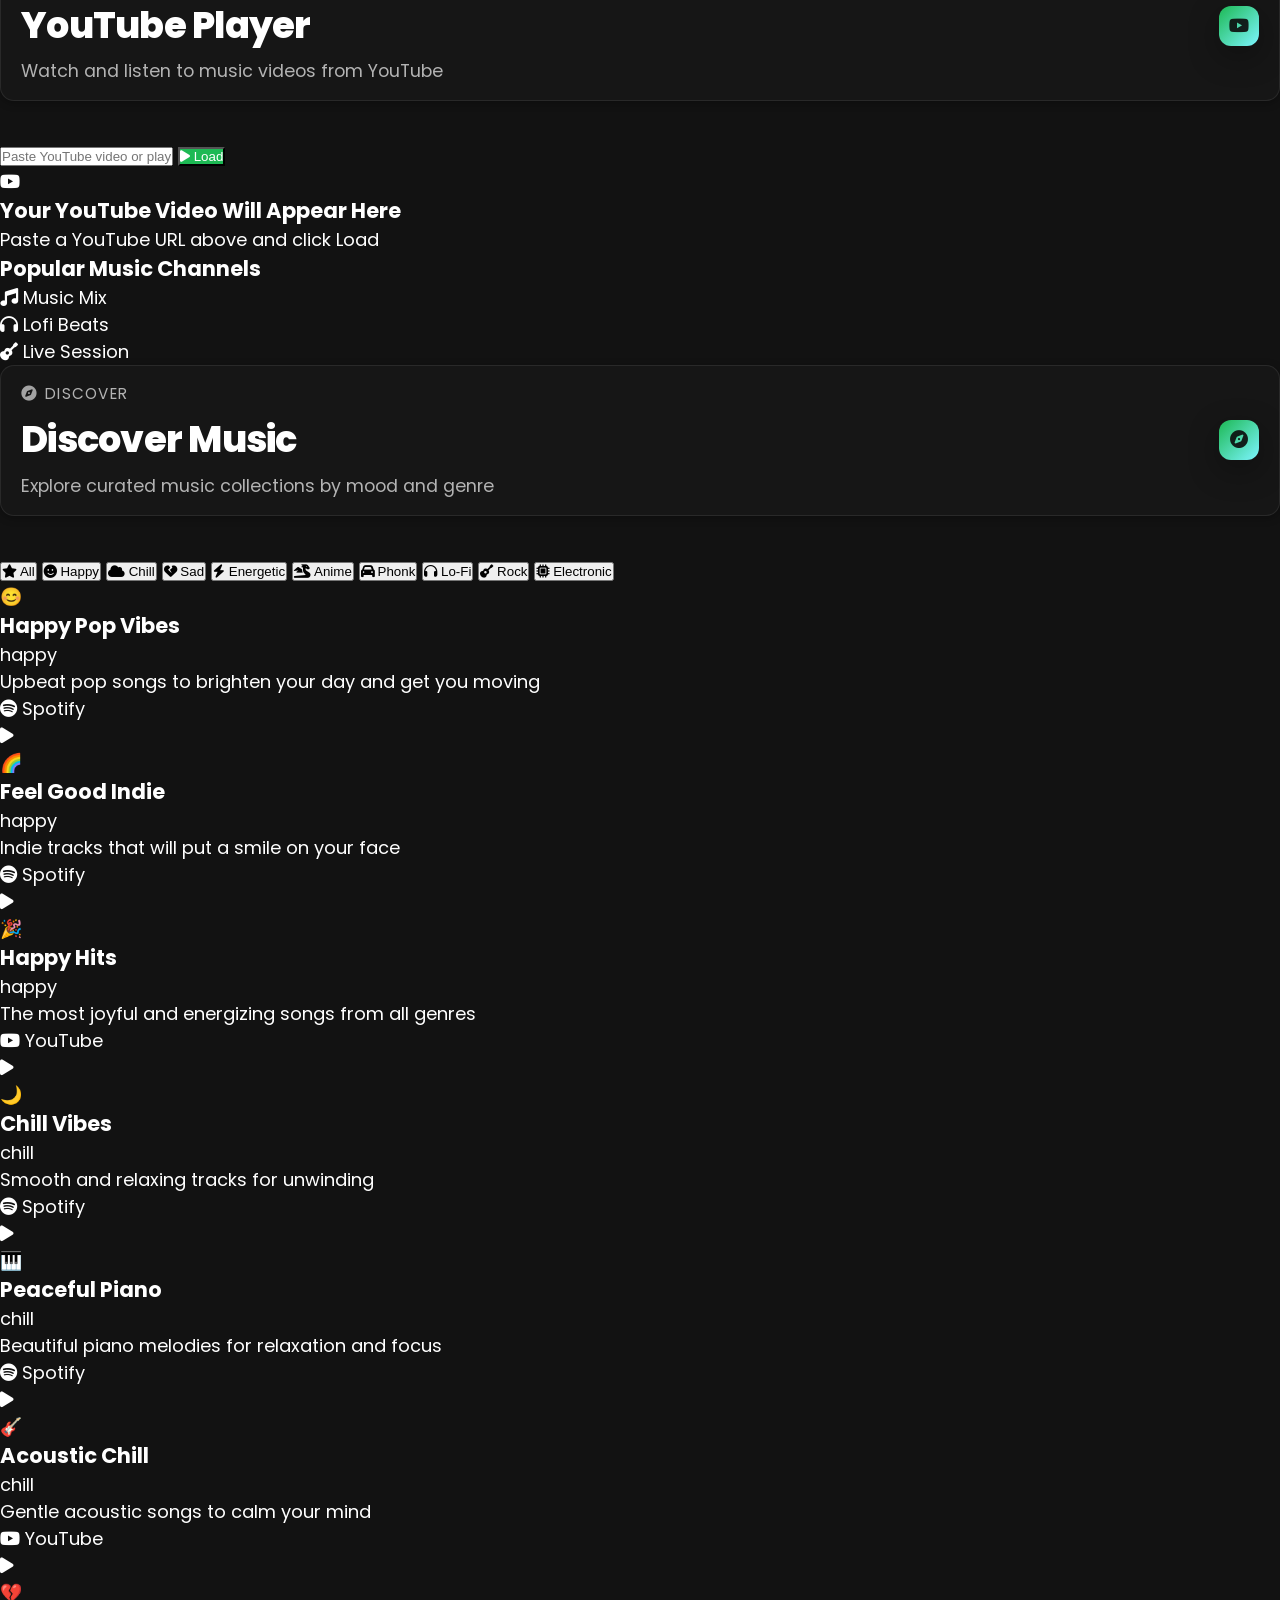
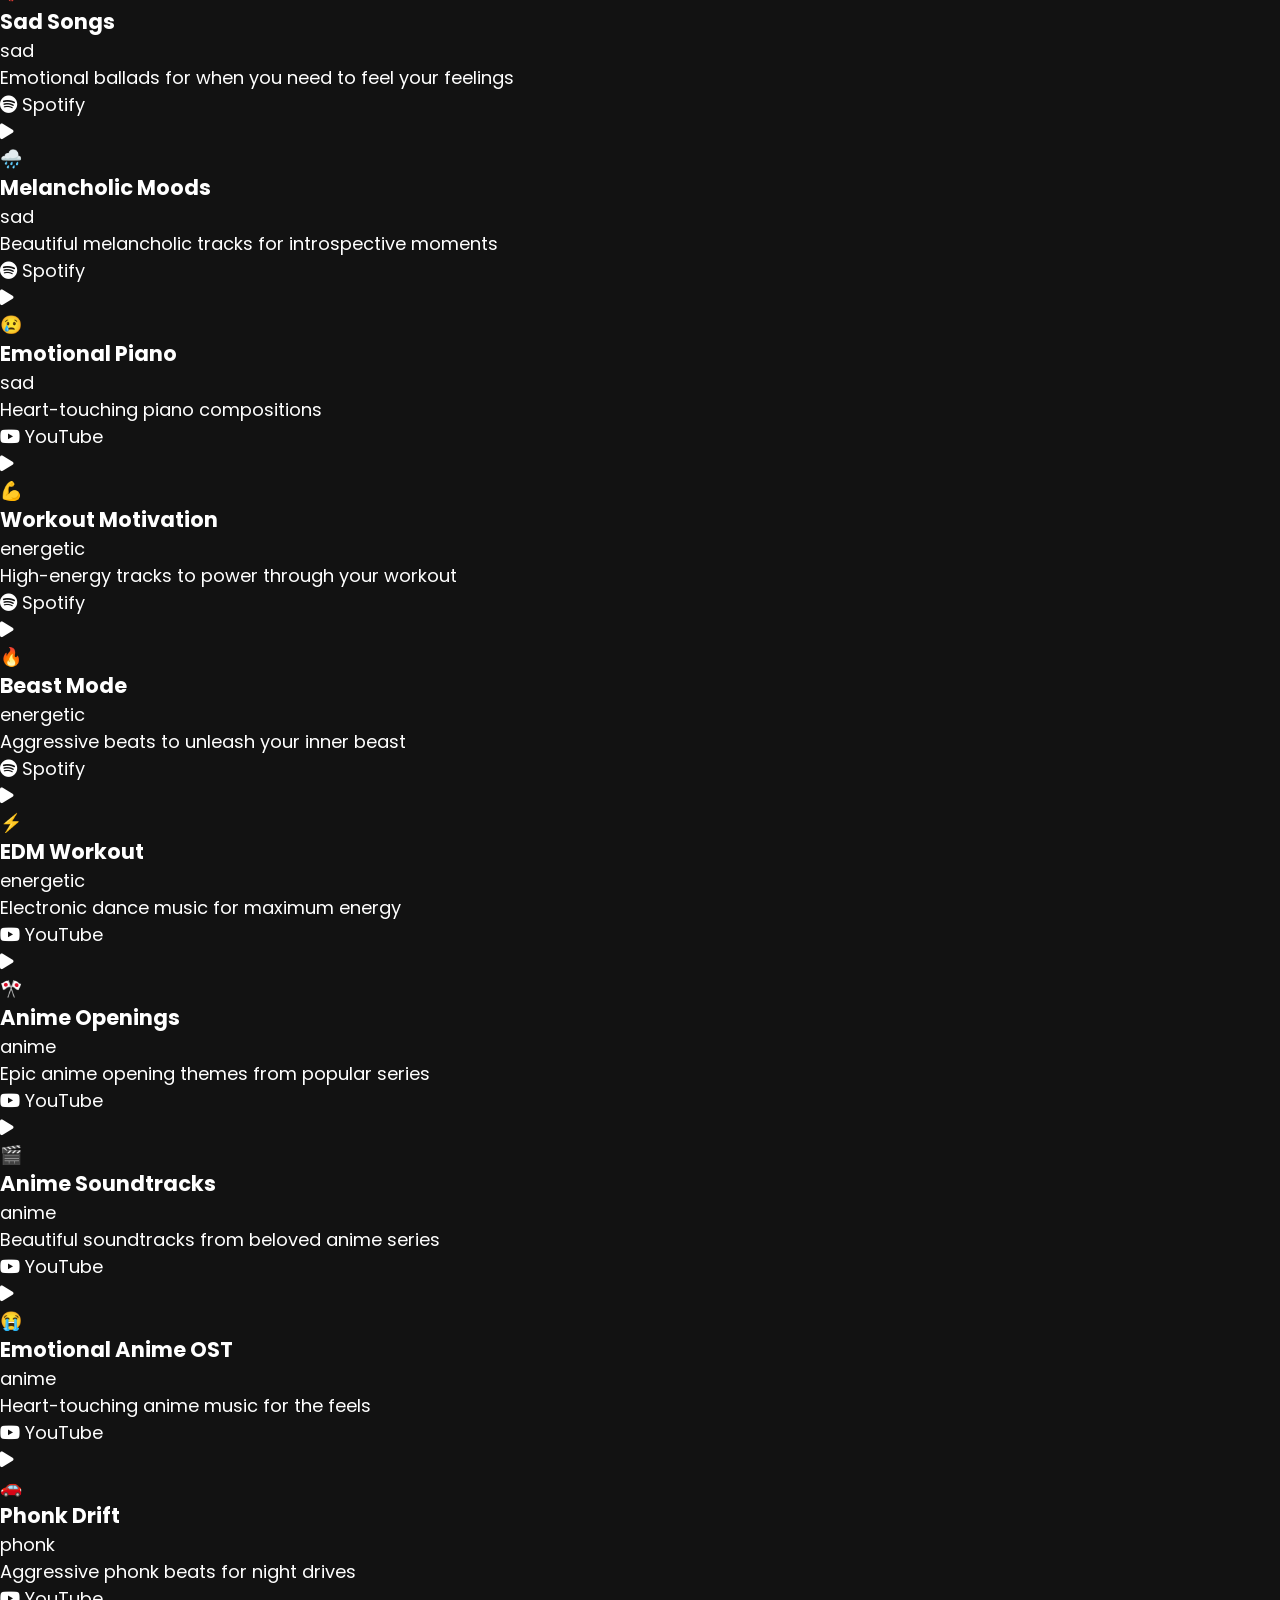
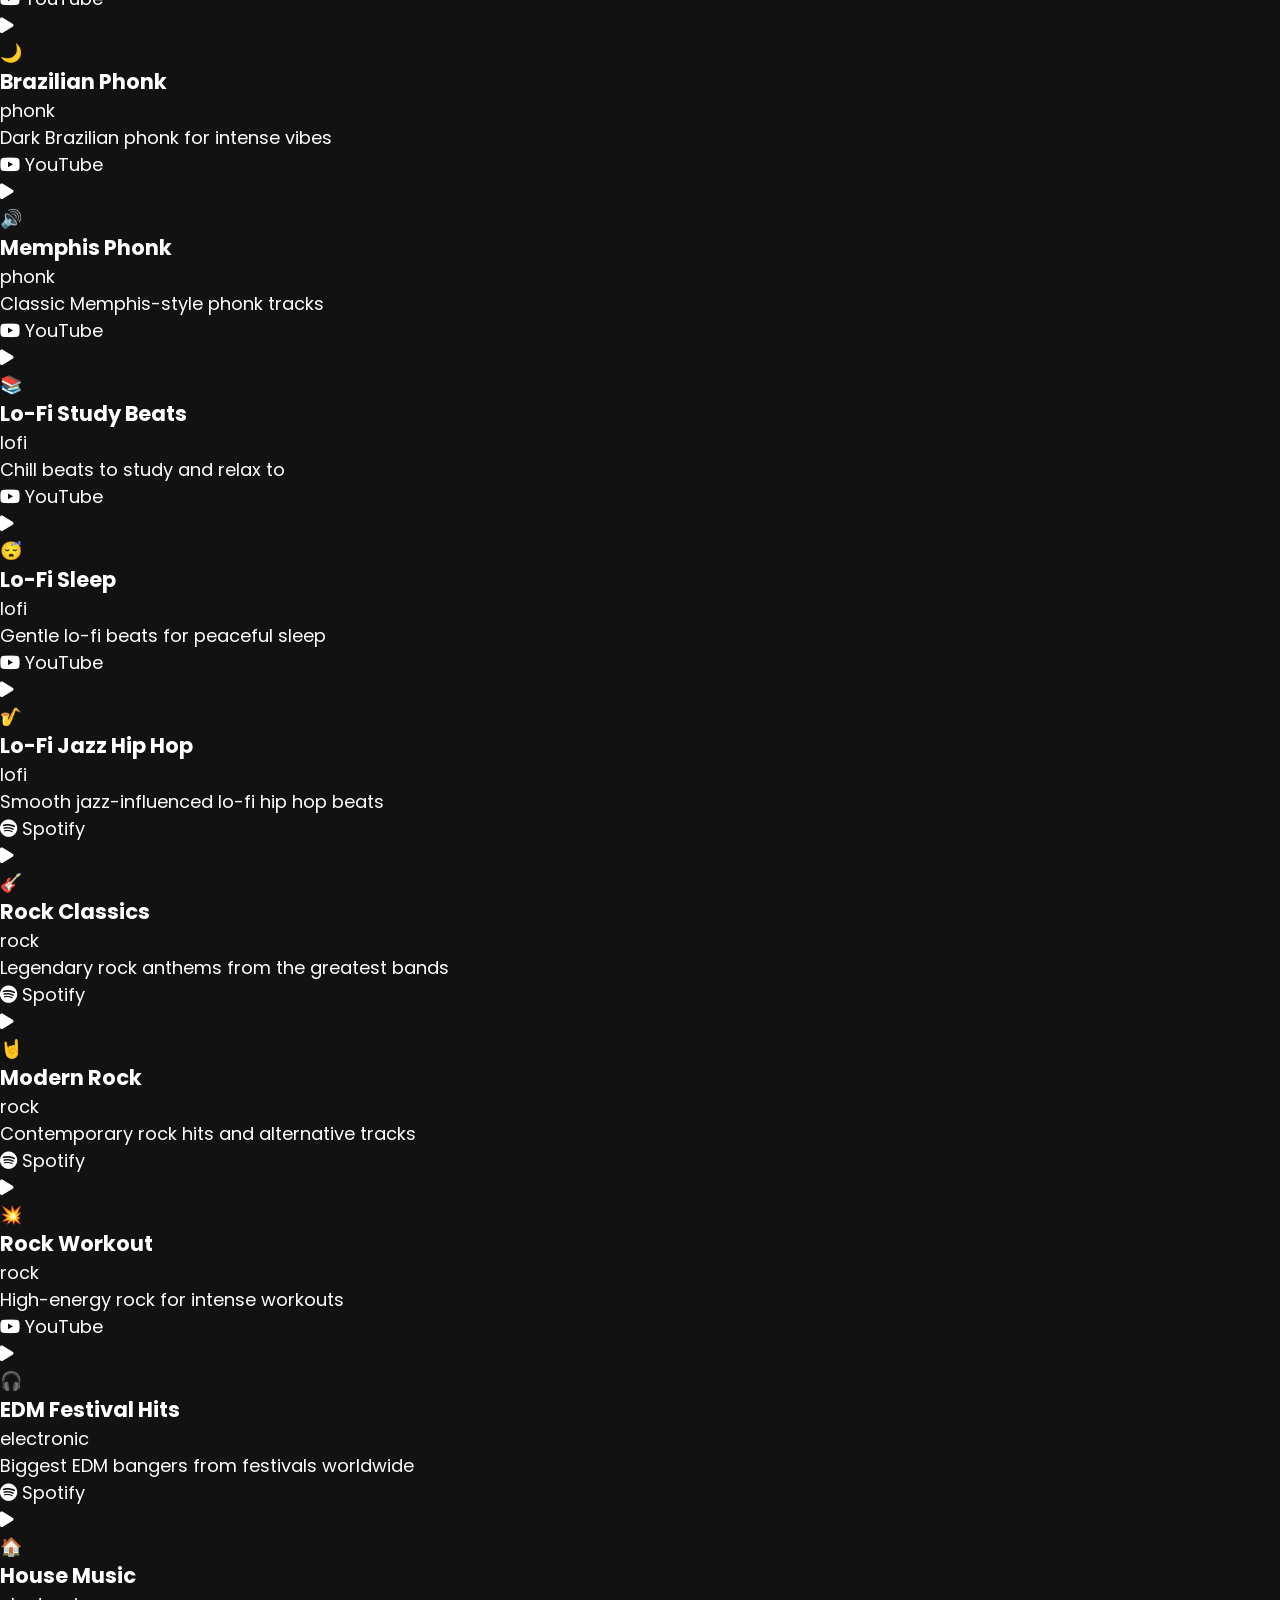
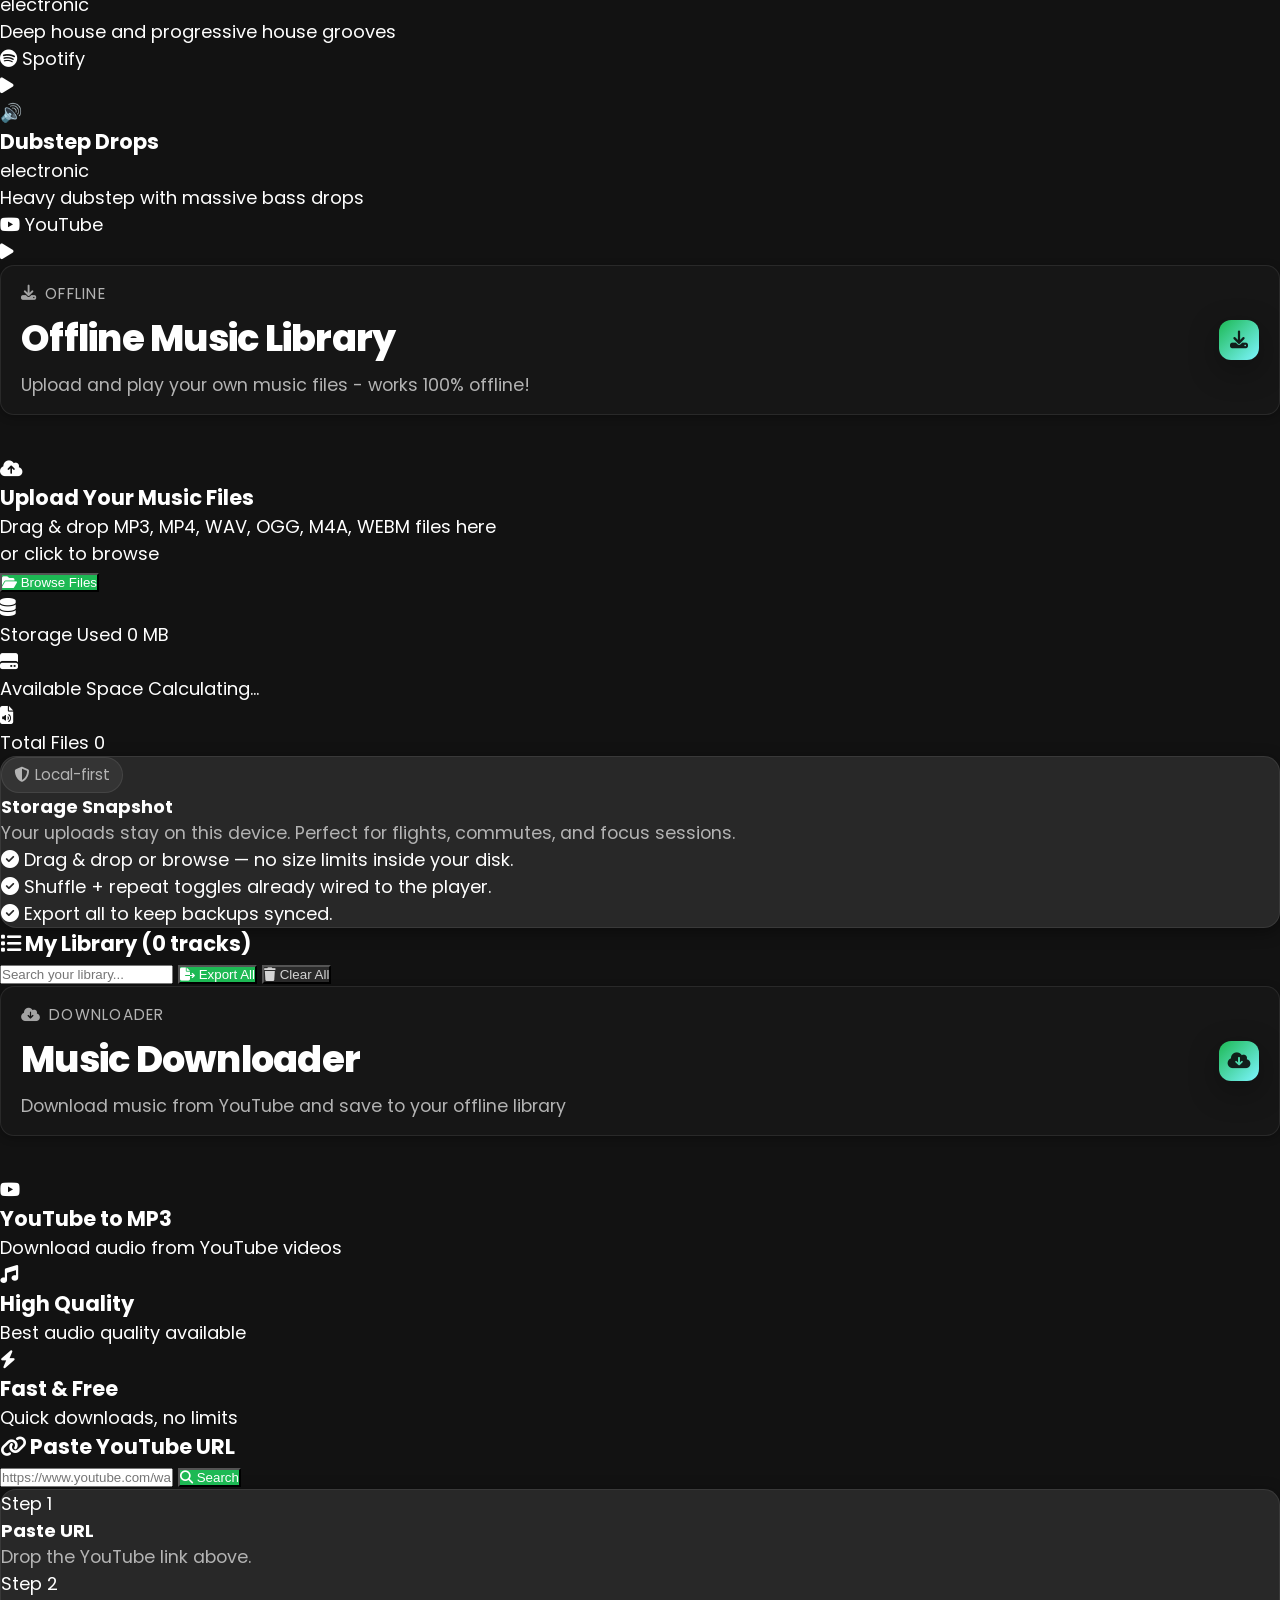
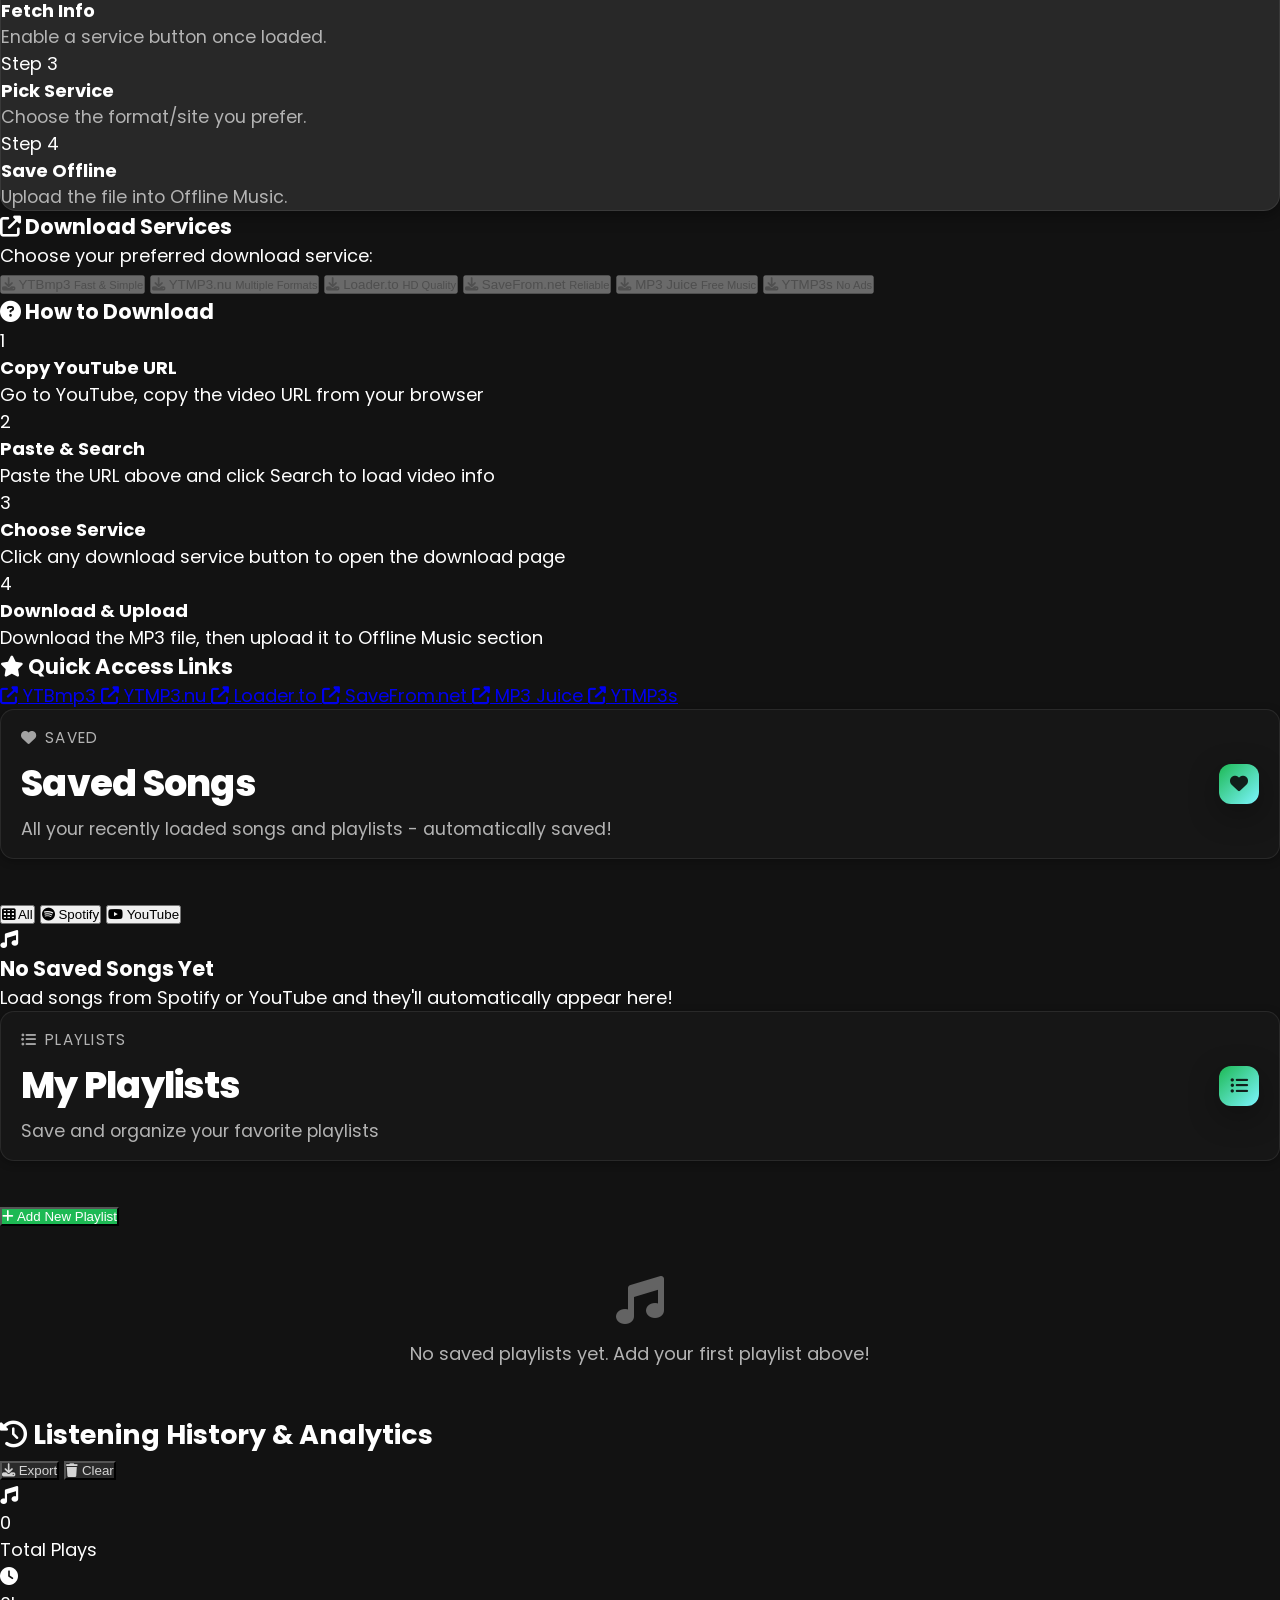
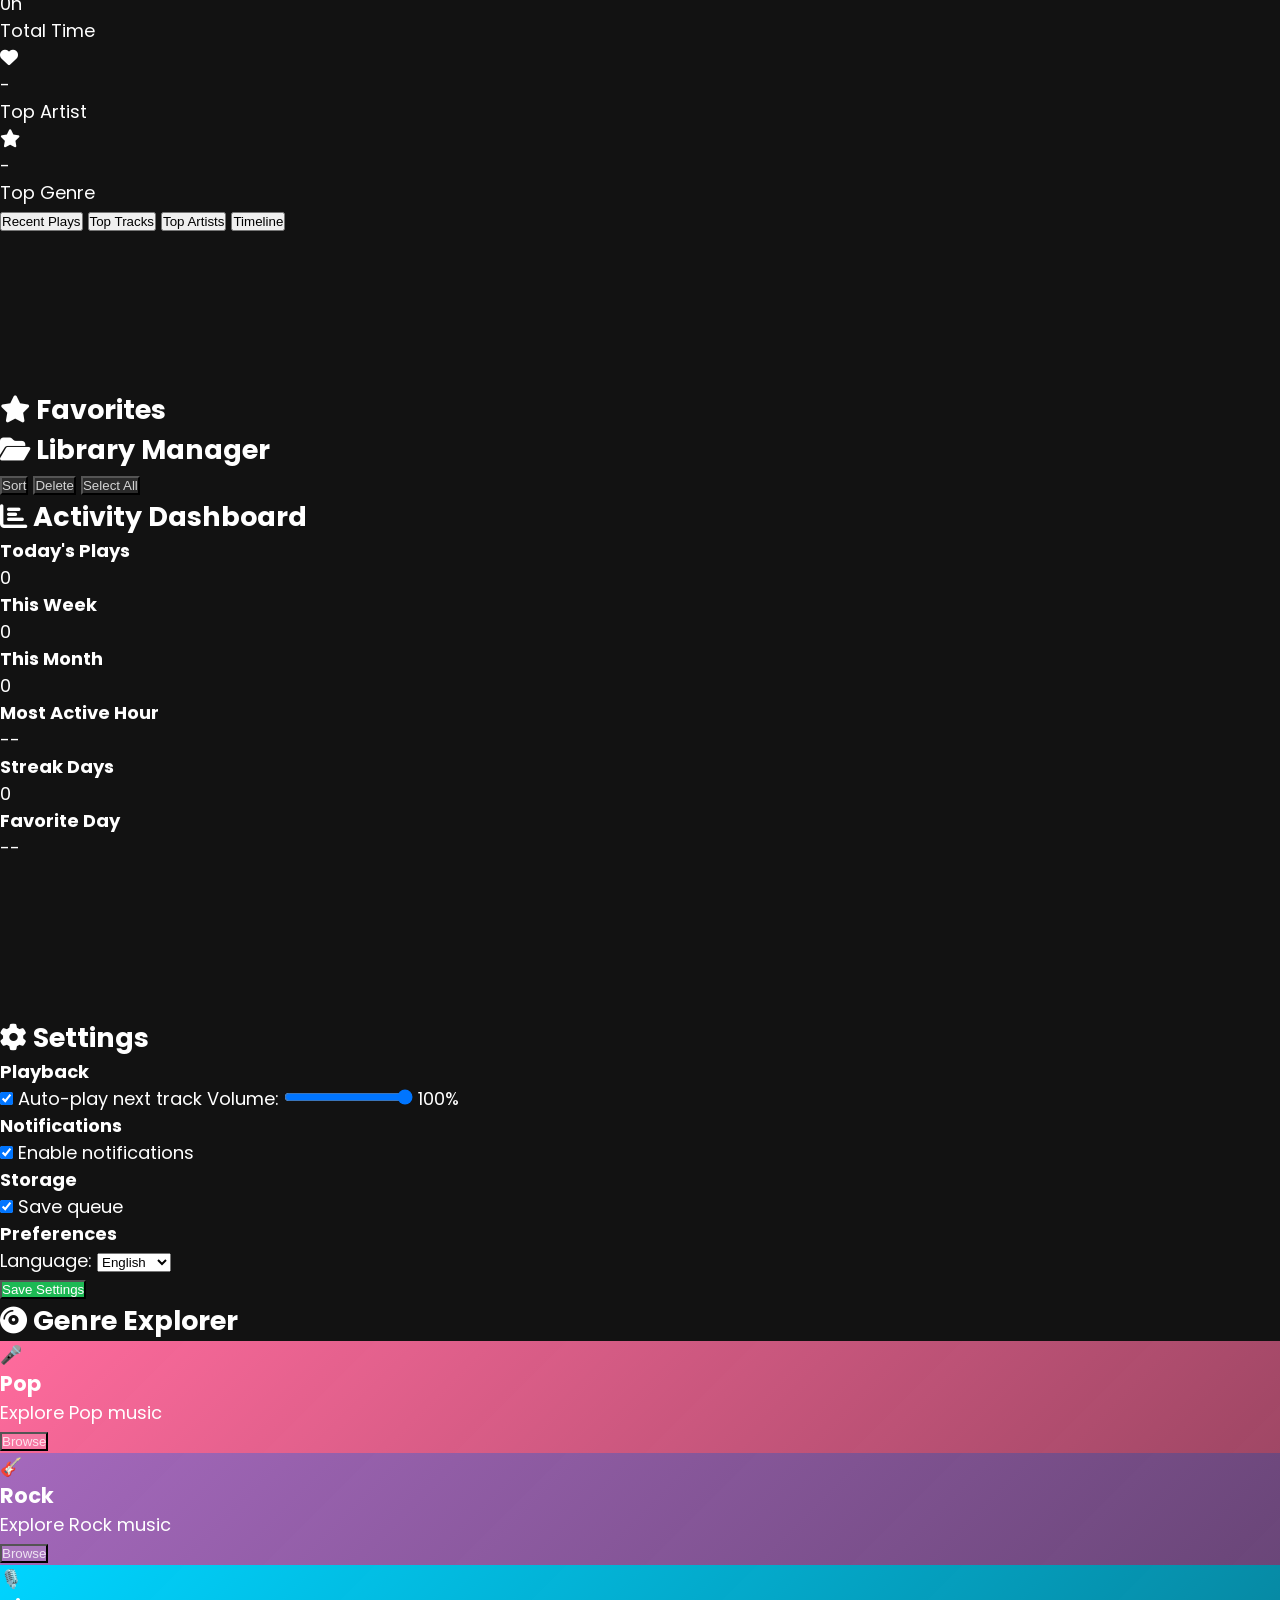
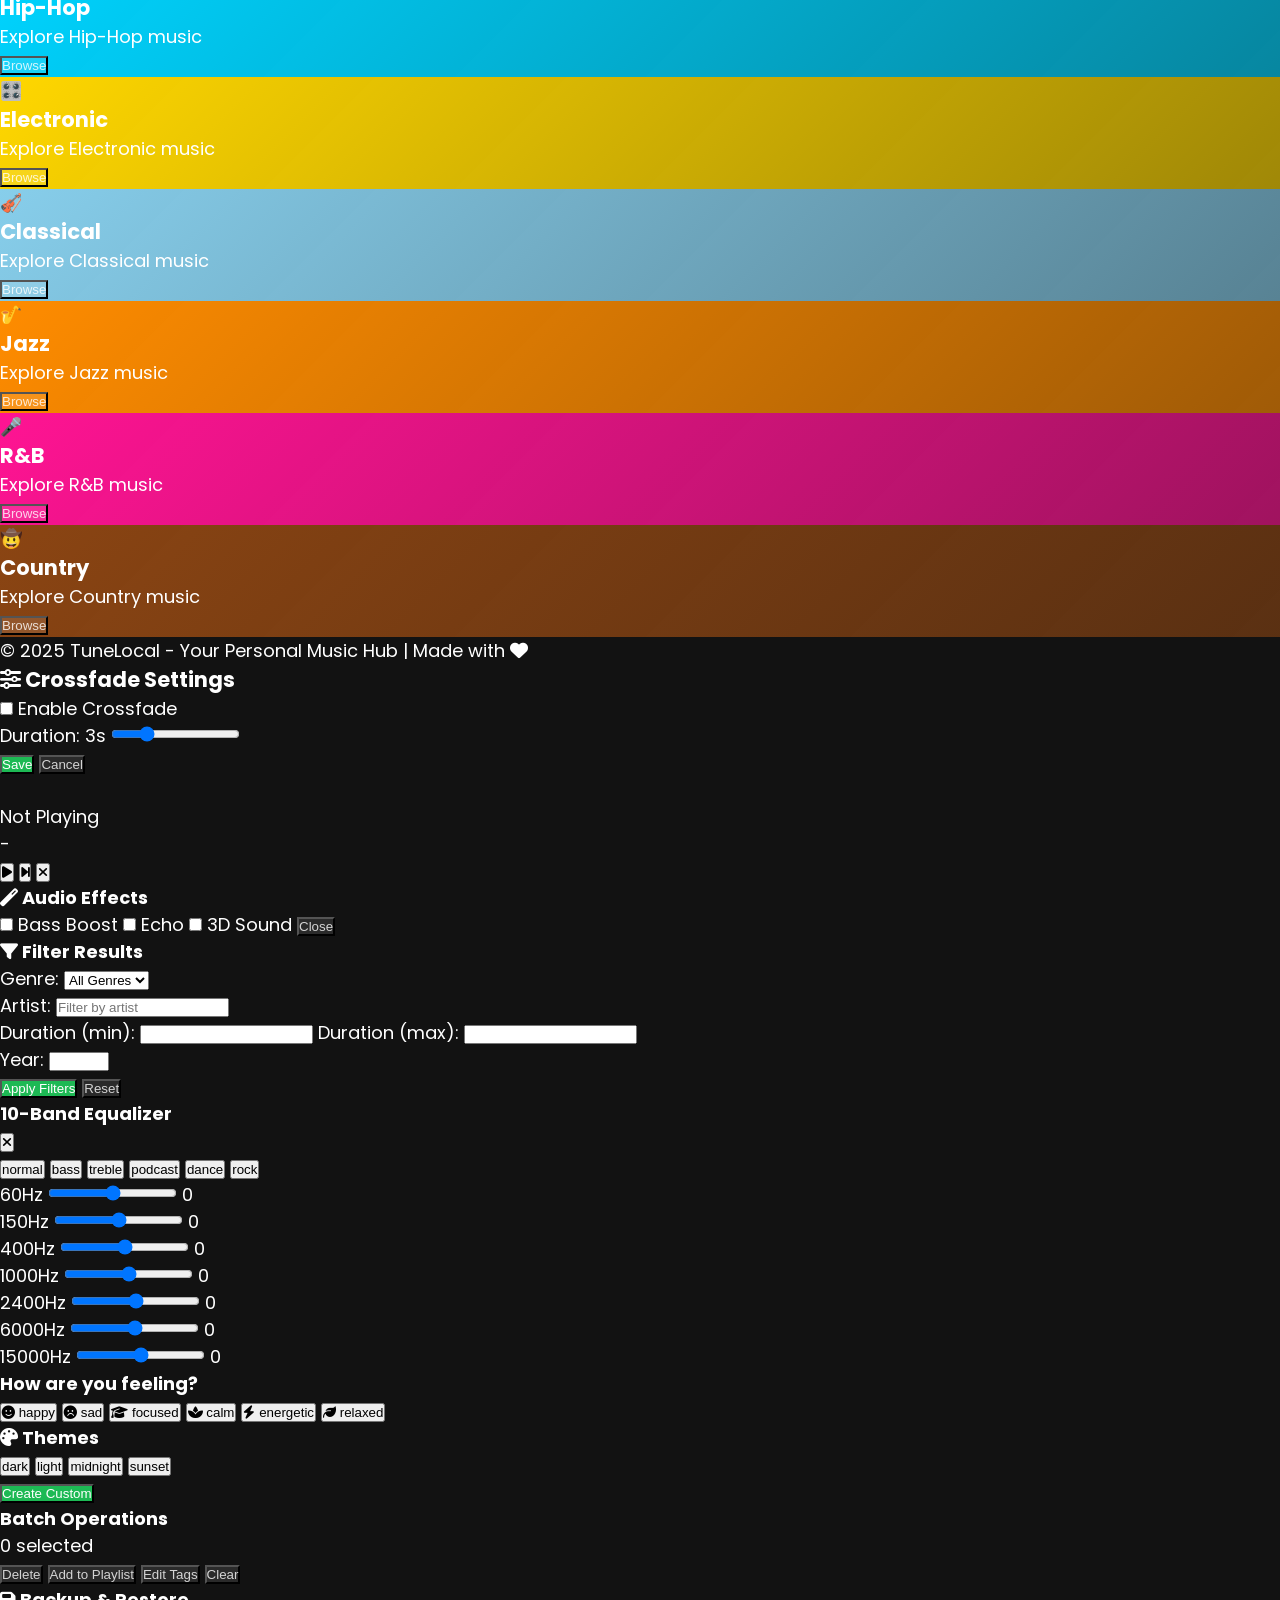
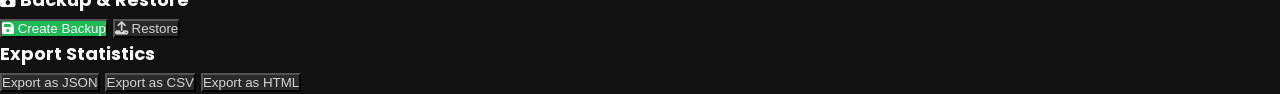
==== commit 3be6c6d5: "feat: add card content parallax on mouse movement" ====
--- a/index.html
+++ b/index.html
@@ -838,6 +838,7 @@
     <script src="js/section-transitions.js"></script>
     <script src="js/stagger-animations.js"></script>
     <script src="js/cursor-trail.js"></script>
+    <script src="js/card-parallax.js"></script>
     
     <script src="script.js"></script>
 </body>
--- a/styles.css
+++ b/styles.css
@@ -2750,6 +2750,106 @@
     transition: transform 0.1s ease-out;
 }
 
+/* Text Reveal Animations */
+.text-reveal {
+    overflow: hidden;
+    position: relative;
+}
+
+.text-reveal span {
+    display: inline-block;
+    opacity: 0;
+    transform: translateY(100%);
+    animation: text-reveal-anim 0.8s cubic-bezier(0.77, 0, 0.175, 1) forwards;
+}
+
+.text-reveal span:nth-child(1) { animation-delay: 0.1s; }
+.text-reveal span:nth-child(2) { animation-delay: 0.2s; }
+.text-reveal span:nth-child(3) { animation-delay: 0.3s; }
+.text-reveal span:nth-child(4) { animation-delay: 0.4s; }
+.text-reveal span:nth-child(5) { animation-delay: 0.5s; }
+
+@keyframes text-reveal-anim {
+    0% {
+        opacity: 0;
+        transform: translateY(100%);
+    }
+    100% {
+        opacity: 1;
+        transform: translateY(0);
+    }
+}
+
+/* Text shimmer effect */
+.text-shimmer {
+    background: linear-gradient(90deg, 
+        var(--text-primary) 0%,
+        var(--primary-color) 50%,
+        var(--text-primary) 100%
+    );
+    background-size: 200% auto;
+    -webkit-background-clip: text;
+    -webkit-text-fill-color: transparent;
+    background-clip: text;
+    animation: shimmer 3s linear infinite;
+}
+
+@keyframes shimmer {
+    to {
+        background-position: 200% center;
+    }
+}
+
+/* Image Blur-up Loading Transitions */
+.blur-load {
+    position: relative;
+    overflow: hidden;
+}
+
+.blur-load img {
+    opacity: 0;
+    transition: opacity 0.5s ease;
+}
+
+.blur-load img.loaded {
+    opacity: 1;
+}
+
+.blur-load::before {
+    content: '';
+    position: absolute;
+    inset: 0;
+    background: linear-gradient(135deg, rgba(29, 185, 84, 0.1), rgba(102, 126, 234, 0.1));
+    animation: pulse-bg 1.5s ease-in-out infinite;
+}
+
+.blur-load.loaded::before {
+    display: none;
+}
+
+@keyframes pulse-bg {
+    0%, 100% {
+        opacity: 0.5;
+    }
+    50% {
+        opacity: 0.8;
+    }
+}
+
+/* Image zoom on hover */
+.image-zoom {
+    overflow: hidden;
+    border-radius: 12px;
+}
+
+.image-zoom img {
+    transition: transform 0.6s cubic-bezier(0.25, 0.46, 0.45, 0.94);
+}
+
+.image-zoom:hover img {
+    transform: scale(1.1);
+}
+
 /* Respect reduced motion preferences */
 @media (prefers-reduced-motion: reduce) {
     * {
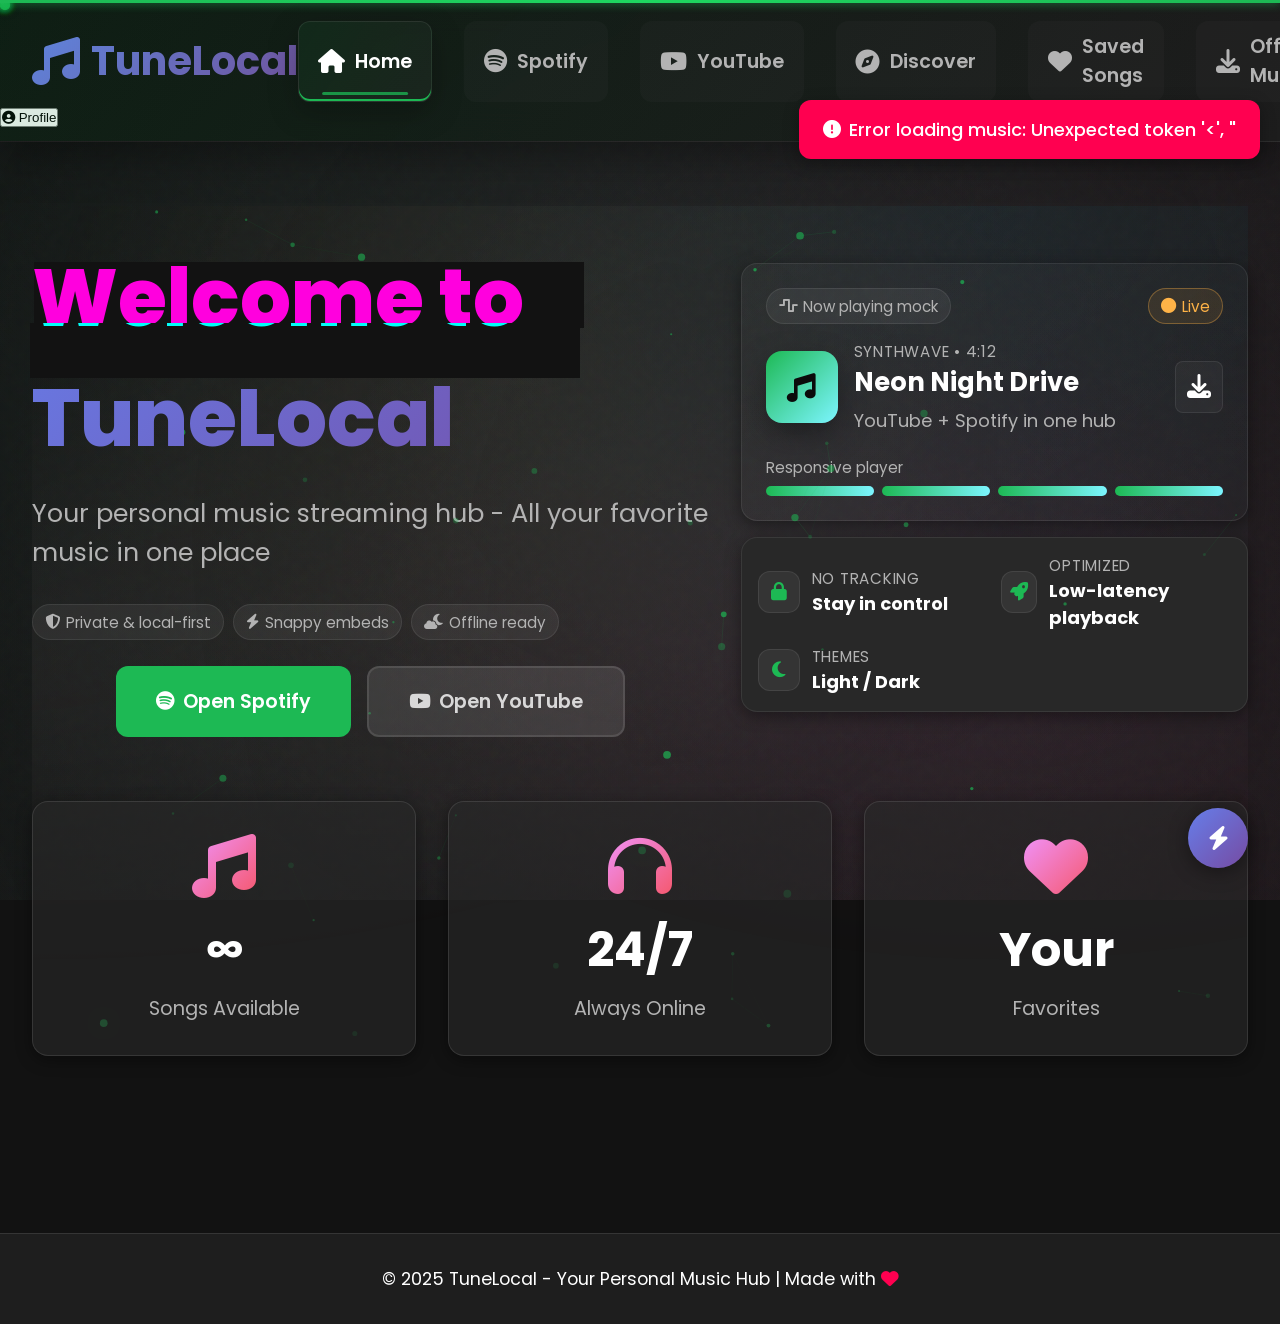
==== commit 1aafaa40: "ui: anchor visualizer in hero" ====
--- a/index.html
+++ b/index.html
@@ -196,6 +196,20 @@
                         <h3>Your</h3>
                         <p>Favorites</p>
                     </div>
+                </div>
+
+                <!-- Music Visualizer anchored to hero -->
+                <div class="visualizer" aria-hidden="true">
+                    <div class="bar"></div>
+                    <div class="bar"></div>
+                    <div class="bar"></div>
+                    <div class="bar"></div>
+                    <div class="bar"></div>
+                    <div class="bar"></div>
+                    <div class="bar"></div>
+                    <div class="bar"></div>
+                    <div class="bar"></div>
+                    <div class="bar"></div>
                 </div>
             </div>
         </section>
@@ -762,20 +776,6 @@
         </section>
 
     </main>
-
-    <!-- Music Visualizer -->
-    <div class="visualizer">
-        <div class="bar"></div>
-        <div class="bar"></div>
-        <div class="bar"></div>
-        <div class="bar"></div>
-        <div class="bar"></div>
-        <div class="bar"></div>
-        <div class="bar"></div>
-        <div class="bar"></div>
-        <div class="bar"></div>
-        <div class="bar"></div>
-    </div>
 
     <!-- Footer -->
     <footer class="footer">
--- a/styles.css
+++ b/styles.css
@@ -360,18 +360,33 @@
 .nav-link::before {
     content: '';
     position: absolute;
-    bottom: 0;
-
-/* Strong focus styles for keyboard users */
+    left: 50%;
+    bottom: 6px;
+    width: 0;
+    height: 3px;
+    background: var(--primary-color);
+    border-radius: 999px;
+    opacity: 0.75;
+    transition: var(--transition-fast);
+    transform: translateX(-50%);
+}
+
+.nav-link:hover,
+.nav-link.active {
     color: var(--text-primary);
     border-color: var(--card-border);
     background: linear-gradient(120deg, rgba(29,185,84,0.08), rgba(255,255,255,0.03));
-    box-shadow: inset 0 -2px var(--primary-color);
+    box-shadow: inset 0 -2px var(--primary-color), 0 10px 30px rgba(0,0,0,0.25);
+}
+
+.nav-link:hover::before,
+.nav-link.active::before {
+    width: 65%;
+}
+
+/* Strong focus styles for keyboard users */
+.nav-link:focus-visible,
 .btn:focus-visible,
-
-.nav-link.active {
-    box-shadow: inset 0 -2px var(--primary-color), 0 10px 30px rgba(0,0,0,0.25);
-}
 .search-input:focus-visible,
 .url-input:focus-visible,
 .form-input:focus-visible,
@@ -379,11 +394,6 @@
     outline: 3px solid var(--primary-color);
     outline-offset: 2px;
     box-shadow: 0 0 0 4px rgba(29,185,84,0.25);
-}
-
-.nav-link:hover::before,
-.nav-link.active::before {
-    width: 80%;
 }
 
 .theme-toggle {
@@ -518,6 +528,11 @@
     justify-content: space-between;
     align-items: center;
     margin-bottom: 1rem;
+}
+
+/* Utility */
+.hidden {
+    display: none !important;
 }
 
 .hero-live {
@@ -1548,6 +1563,33 @@
     gap: 1rem;
     justify-content: center;
     margin-top: 1.5rem;
+}
+
+.player-control-btn {
+    background: rgba(255, 255, 255, 0.12);
+    border: 1px solid var(--card-border);
+    color: var(--text-primary);
+    width: 48px;
+    height: 48px;
+    border-radius: 14px;
+    cursor: pointer;
+    transition: var(--transition-fast);
+    display: inline-flex;
+    align-items: center;
+    justify-content: center;
+    font-size: 1.25rem;
+    box-shadow: var(--shadow-sm);
+}
+
+.player-control-btn:hover {
+    background: rgba(255, 255, 255, 0.18);
+    border-color: var(--card-border-strong);
+    transform: translateY(-2px);
+    box-shadow: var(--shadow-md);
+}
+
+.player-control-btn:active {
+    transform: translateY(0);
 }
 
 .control-btn {
@@ -2365,23 +2407,29 @@
 }
 
 /* Music Visualizer */
+.hero {
+    position: relative;
+}
+
 .visualizer {
-    position: fixed;
-    bottom: 80px;
+    position: absolute;
     left: 50%;
+    bottom: -22px;
     transform: translateX(-50%);
     display: flex;
-    gap: 5px;
+    gap: 6px;
     align-items: flex-end;
-    height: 60px;
-    z-index: 999;
-    opacity: 0.6;
+    height: 70px;
+    z-index: 5;
+    opacity: 0.75;
+    pointer-events: none;
+    filter: drop-shadow(0 8px 20px rgba(0,0,0,0.35));
 }
 
 .bar {
-    width: 6px;
+    width: 7px;
     background: var(--gradient-1);
-    border-radius: 3px;
+    border-radius: 4px;
     animation: visualize 0.8s ease-in-out infinite;
 }
 
@@ -2417,6 +2465,154 @@
 
 .footer i {
     color: var(--secondary-color);
+}
+
+/* Crossfade Modal */
+.crossfade-modal {
+    position: fixed;
+    inset: 0;
+    background: rgba(0, 0, 0, 0.65);
+    display: none;
+    align-items: center;
+    justify-content: center;
+    padding: 1.25rem;
+    z-index: 1400;
+    backdrop-filter: blur(6px);
+}
+
+.crossfade-modal-content {
+    width: min(440px, calc(100% - 2rem));
+    background: var(--bg-card);
+    border: 1px solid var(--card-border);
+    border-radius: 16px;
+    padding: 1.5rem;
+    box-shadow: var(--shadow-strong);
+    display: flex;
+    flex-direction: column;
+    gap: 1rem;
+}
+
+.crossfade-modal-content h3 {
+    display: flex;
+    align-items: center;
+    gap: 0.6rem;
+    font-size: 1.25rem;
+}
+
+.crossfade-toggle label {
+    display: inline-flex;
+    align-items: center;
+    gap: 0.6rem;
+    font-weight: 600;
+    color: var(--text-primary);
+}
+
+.crossfade-slider {
+    display: flex;
+    flex-direction: column;
+    gap: 0.5rem;
+}
+
+.crossfade-slider label {
+    display: flex;
+    justify-content: space-between;
+    color: var(--text-secondary);
+    font-weight: 600;
+}
+
+.crossfade-slider input[type="range"] {
+    width: 100%;
+    accent-color: var(--primary-color);
+}
+
+.crossfade-modal .btn-primary,
+.crossfade-modal .btn-secondary {
+    width: 100%;
+    padding: 0.8rem 1rem;
+}
+
+/* Floating panels: audio effects & advanced search */
+.audio-effects-panel,
+.advanced-search-panel {
+    position: fixed;
+    bottom: 24px;
+    right: 24px;
+    width: 340px;
+    background: var(--bg-card);
+    border: 1px solid var(--card-border);
+    border-radius: 16px;
+    padding: 1.1rem 1.25rem;
+    box-shadow: var(--shadow-lg);
+    display: flex;
+    flex-direction: column;
+    gap: 0.75rem;
+    z-index: 1300;
+}
+
+.audio-effects-panel.hidden,
+.advanced-search-panel.hidden {
+    display: none;
+}
+
+.audio-effects-panel h4,
+.advanced-search-panel h4 {
+    display: flex;
+    align-items: center;
+    gap: 0.5rem;
+    margin: 0;
+    font-size: 1.1rem;
+}
+
+.audio-effects-panel label,
+.advanced-search-panel label {
+    display: flex;
+    align-items: center;
+    gap: 0.5rem;
+    color: var(--text-secondary);
+    font-weight: 600;
+}
+
+.advanced-search-panel .filter-group {
+    display: flex;
+    gap: 0.75rem;
+    flex-wrap: wrap;
+}
+
+.advanced-search-panel input,
+.advanced-search-panel select {
+    width: 100%;
+    padding: 0.6rem 0.7rem;
+    background: var(--bg-light);
+    border: 1px solid var(--card-border);
+    border-radius: 10px;
+    color: var(--text-primary);
+    font-weight: 600;
+}
+
+.advanced-search-panel button,
+.audio-effects-panel button {
+    align-self: flex-start;
+    padding: 0.65rem 1rem;
+}
+
+@media (max-width: 768px) {
+    .audio-effects-panel,
+    .advanced-search-panel {
+        width: calc(100% - 2rem);
+        right: 1rem;
+        left: 1rem;
+        bottom: 1rem;
+    }
+
+    .visualizer {
+        bottom: -10px;
+        height: 60px;
+        gap: 5px;
+    }
+
+    .bar {
+        width: 6px;
+    }
 }
 
 /* Responsive Design */
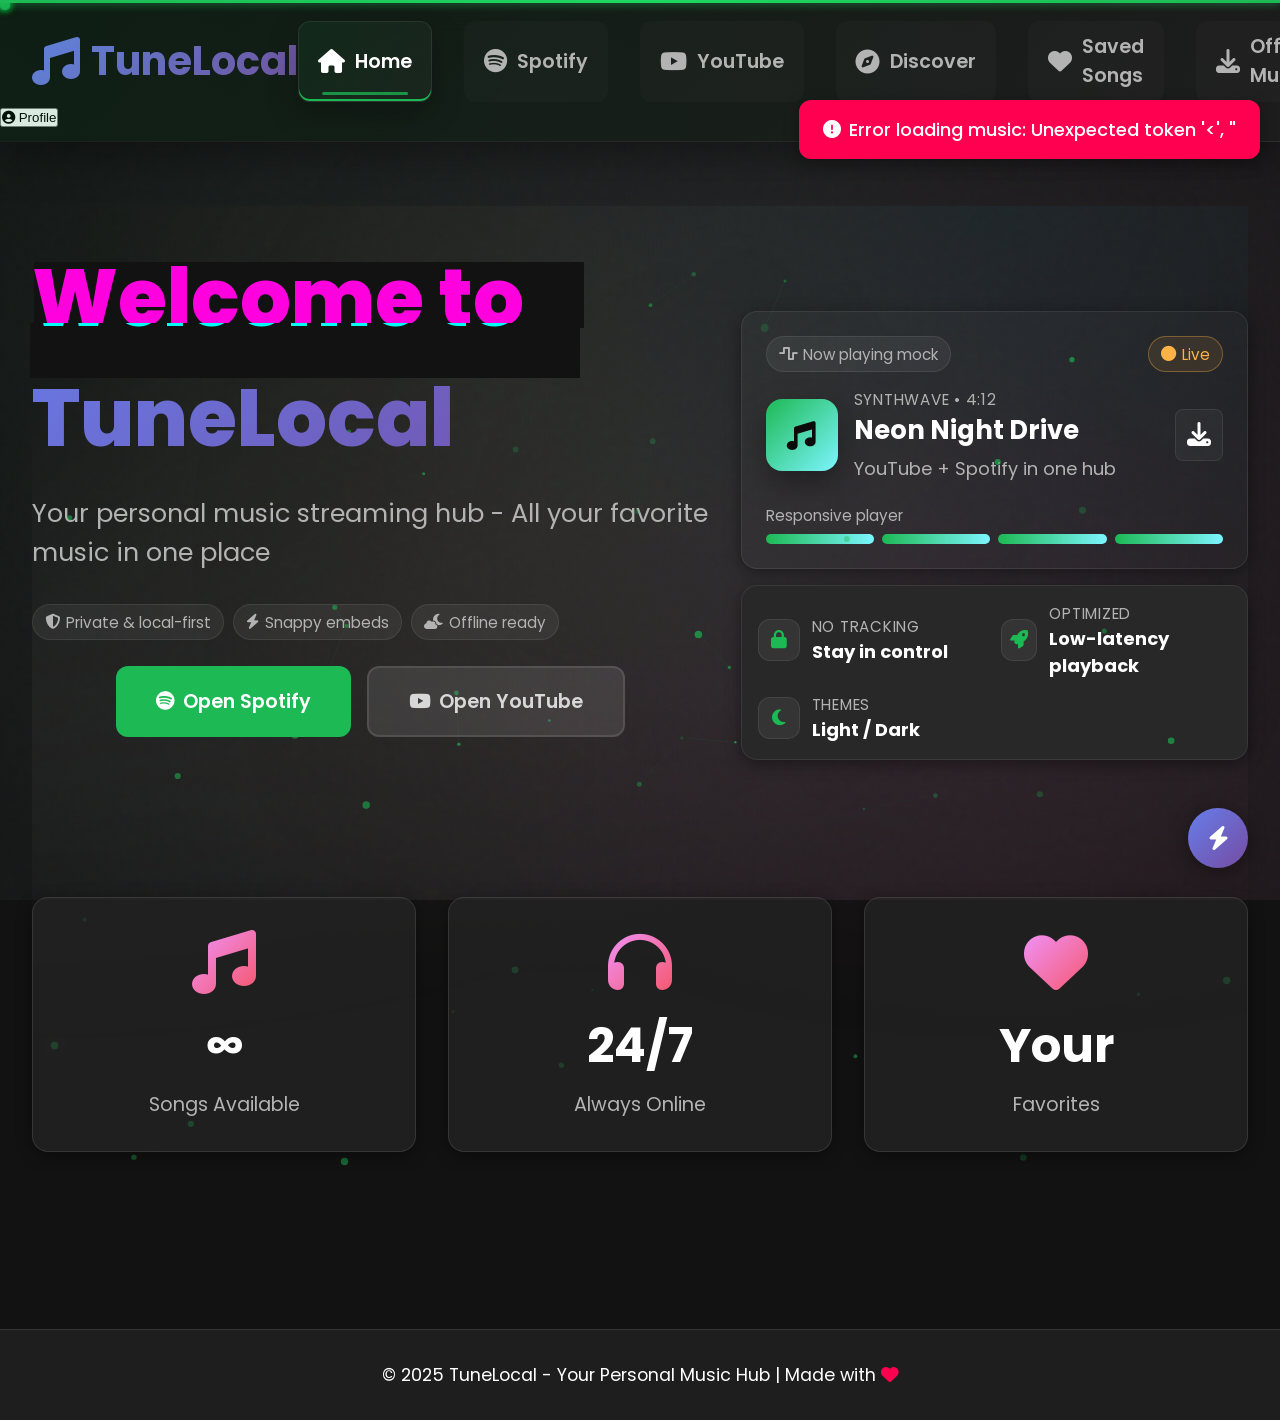
==== commit cd84a6b3: "fix: center visualizer below hero buttons" ====
--- a/index.html
+++ b/index.html
@@ -122,6 +122,20 @@
                                 <i class="fab fa-youtube"></i> Open YouTube
                             </button>
                         </div>
+                        
+                        <!-- Music Visualizer -->
+                        <div class="visualizer" aria-hidden="true">
+                            <div class="bar"></div>
+                            <div class="bar"></div>
+                            <div class="bar"></div>
+                            <div class="bar"></div>
+                            <div class="bar"></div>
+                            <div class="bar"></div>
+                            <div class="bar"></div>
+                            <div class="bar"></div>
+                            <div class="bar"></div>
+                            <div class="bar"></div>
+                        </div>
                     </div>
                     <div class="hero-visual">
                         <div class="hero-now-card surface-card">
@@ -196,20 +210,6 @@
                         <h3>Your</h3>
                         <p>Favorites</p>
                     </div>
-                </div>
-
-                <!-- Music Visualizer anchored to hero -->
-                <div class="visualizer" aria-hidden="true">
-                    <div class="bar"></div>
-                    <div class="bar"></div>
-                    <div class="bar"></div>
-                    <div class="bar"></div>
-                    <div class="bar"></div>
-                    <div class="bar"></div>
-                    <div class="bar"></div>
-                    <div class="bar"></div>
-                    <div class="bar"></div>
-                    <div class="bar"></div>
                 </div>
             </div>
         </section>
--- a/styles.css
+++ b/styles.css
@@ -737,6 +737,8 @@
     gap: 1rem;
     justify-content: center;
     flex-wrap: wrap;
+    position: relative;
+    margin-bottom: 6rem;
 }
 
 /* Stats Container */
@@ -2407,23 +2409,19 @@
 }
 
 /* Music Visualizer */
-.hero {
-    position: relative;
-}
-
 .visualizer {
     position: absolute;
     left: 50%;
-    bottom: -22px;
+    bottom: -65px;
     transform: translateX(-50%);
     display: flex;
     gap: 6px;
     align-items: flex-end;
-    height: 70px;
+    height: 55px;
     z-index: 5;
-    opacity: 0.75;
+    opacity: 0.7;
     pointer-events: none;
-    filter: drop-shadow(0 8px 20px rgba(0,0,0,0.35));
+    filter: drop-shadow(0 4px 12px rgba(0,0,0,0.3));
 }
 
 .bar {
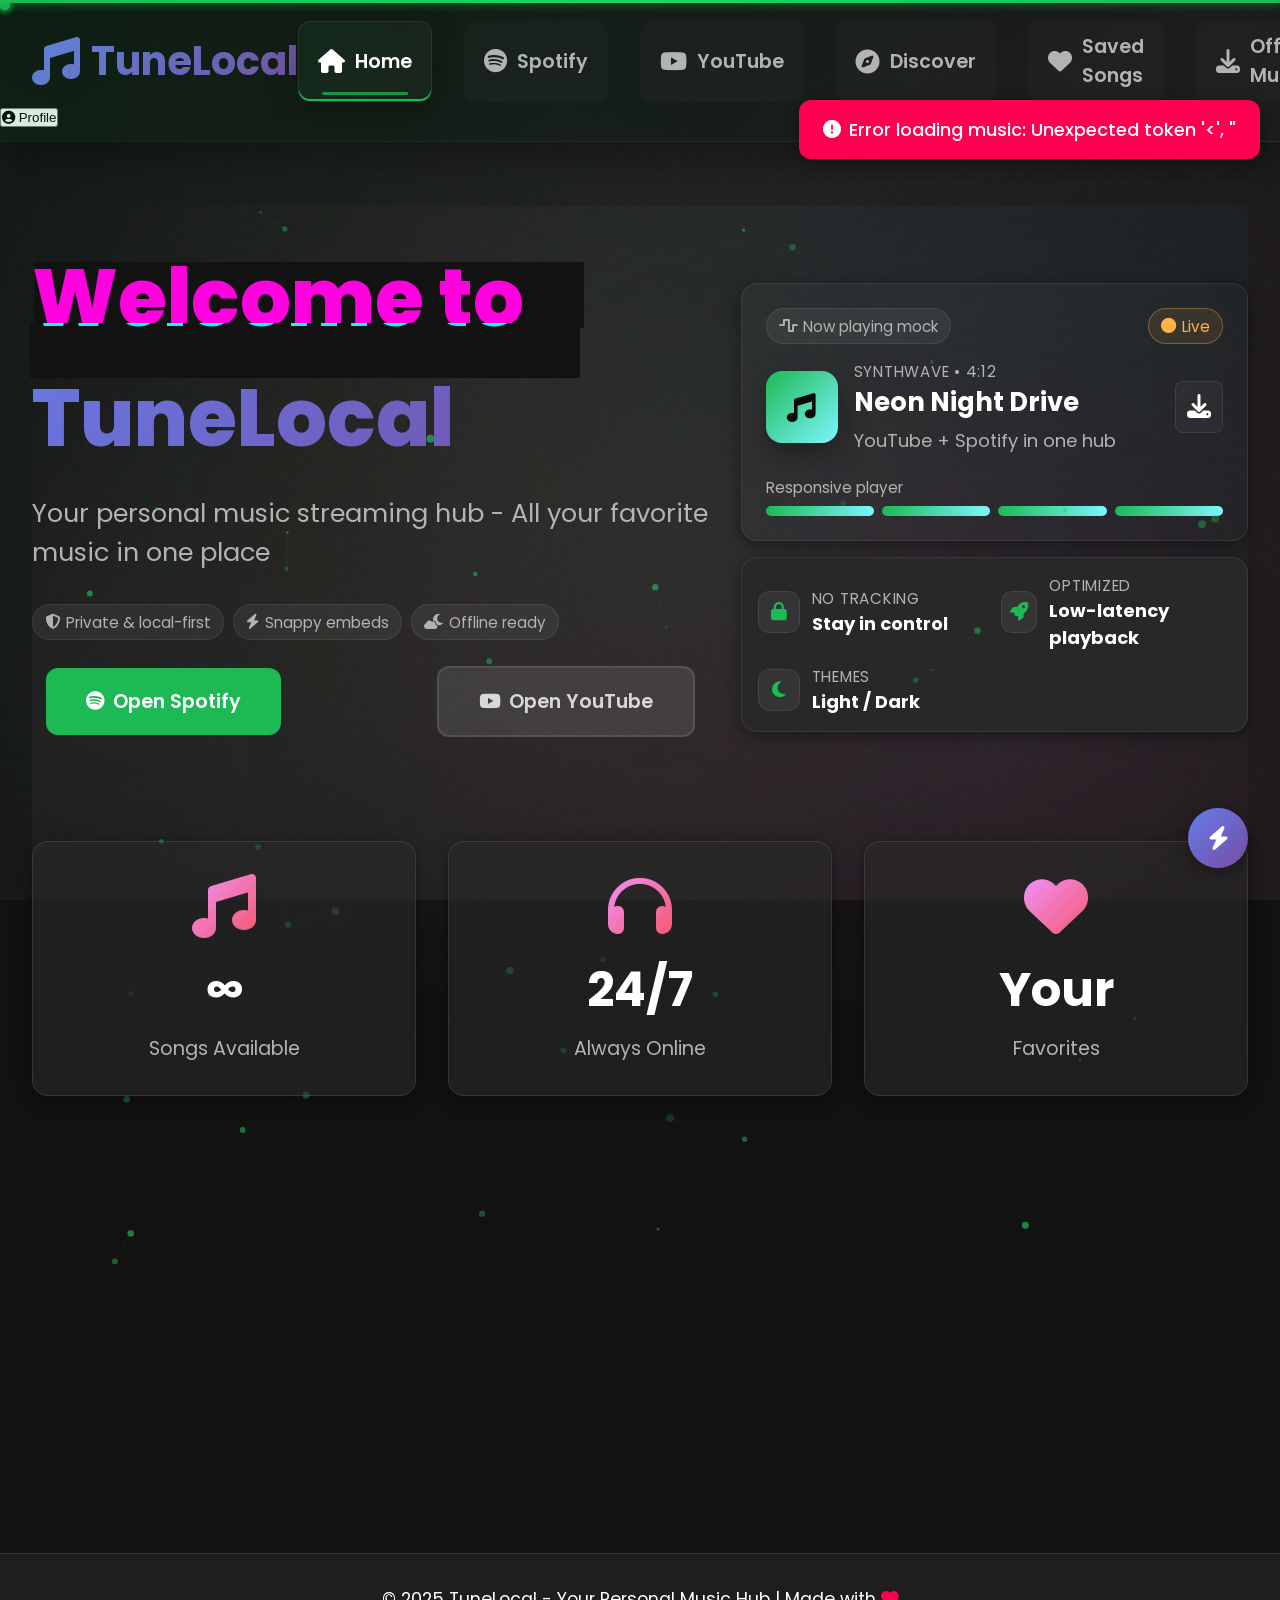
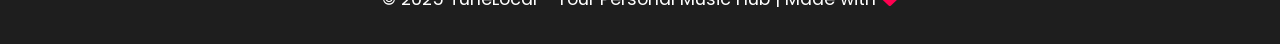
==== commit 327b032a: "ui: place visualizer inline with hero buttons" ====
--- a/index.html
+++ b/index.html
@@ -118,23 +118,21 @@
                             <button class="btn btn-primary" onclick="showSection('spotify')">
                                 <i class="fab fa-spotify"></i> Open Spotify
                             </button>
+                            <div class="visualizer" aria-hidden="true">
+                                <div class="bar"></div>
+                                <div class="bar"></div>
+                                <div class="bar"></div>
+                                <div class="bar"></div>
+                                <div class="bar"></div>
+                                <div class="bar"></div>
+                                <div class="bar"></div>
+                                <div class="bar"></div>
+                                <div class="bar"></div>
+                                <div class="bar"></div>
+                            </div>
                             <button class="btn btn-secondary" onclick="showSection('youtube')">
                                 <i class="fab fa-youtube"></i> Open YouTube
                             </button>
-                        </div>
-                        
-                        <!-- Music Visualizer -->
-                        <div class="visualizer" aria-hidden="true">
-                            <div class="bar"></div>
-                            <div class="bar"></div>
-                            <div class="bar"></div>
-                            <div class="bar"></div>
-                            <div class="bar"></div>
-                            <div class="bar"></div>
-                            <div class="bar"></div>
-                            <div class="bar"></div>
-                            <div class="bar"></div>
-                            <div class="bar"></div>
                         </div>
                     </div>
                     <div class="hero-visual">
--- a/styles.css
+++ b/styles.css
@@ -437,6 +437,7 @@
     margin: 0 auto;
     padding: 3rem 2rem;
     padding-top: 4rem;
+    padding-bottom: 8rem;
     min-height: calc(100vh - 200px);
 }
 
@@ -490,7 +491,8 @@
 /* Hero Section */
 .hero {
     text-align: center;
-    padding: 2rem 0 4rem 0;
+    padding: 2rem 0 4.5rem 0;
+    margin-bottom: 2rem;
 }
 
 .hero-layout {
@@ -737,8 +739,8 @@
     gap: 1rem;
     justify-content: center;
     flex-wrap: wrap;
-    position: relative;
-    margin-bottom: 6rem;
+    align-items: center;
+    margin-bottom: 2.5rem;
 }
 
 /* Stats Container */
@@ -747,6 +749,7 @@
     grid-template-columns: repeat(auto-fit, minmax(200px, 1fr));
     gap: 2rem;
     margin-top: 4rem;
+    margin-bottom: 6rem;
 }
 
 .stat-card {
@@ -2410,18 +2413,13 @@
 
 /* Music Visualizer */
 .visualizer {
-    position: absolute;
-    left: 50%;
-    bottom: -65px;
-    transform: translateX(-50%);
-    display: flex;
+    display: inline-flex;
     gap: 6px;
     align-items: flex-end;
-    height: 55px;
-    z-index: 5;
-    opacity: 0.7;
+    height: 52px;
+    opacity: 0.85;
     pointer-events: none;
-    filter: drop-shadow(0 4px 12px rgba(0,0,0,0.3));
+    filter: drop-shadow(0 4px 12px rgba(0,0,0,0.25));
 }
 
 .bar {
@@ -2456,7 +2454,7 @@
     background: var(--bg-light);
     text-align: center;
     padding: 2rem;
-    margin-top: 4rem;
+    margin-top: 8rem;
     border-top: 1px solid rgba(255, 255, 255, 0.1);
     font-size: 1.1rem;
 }
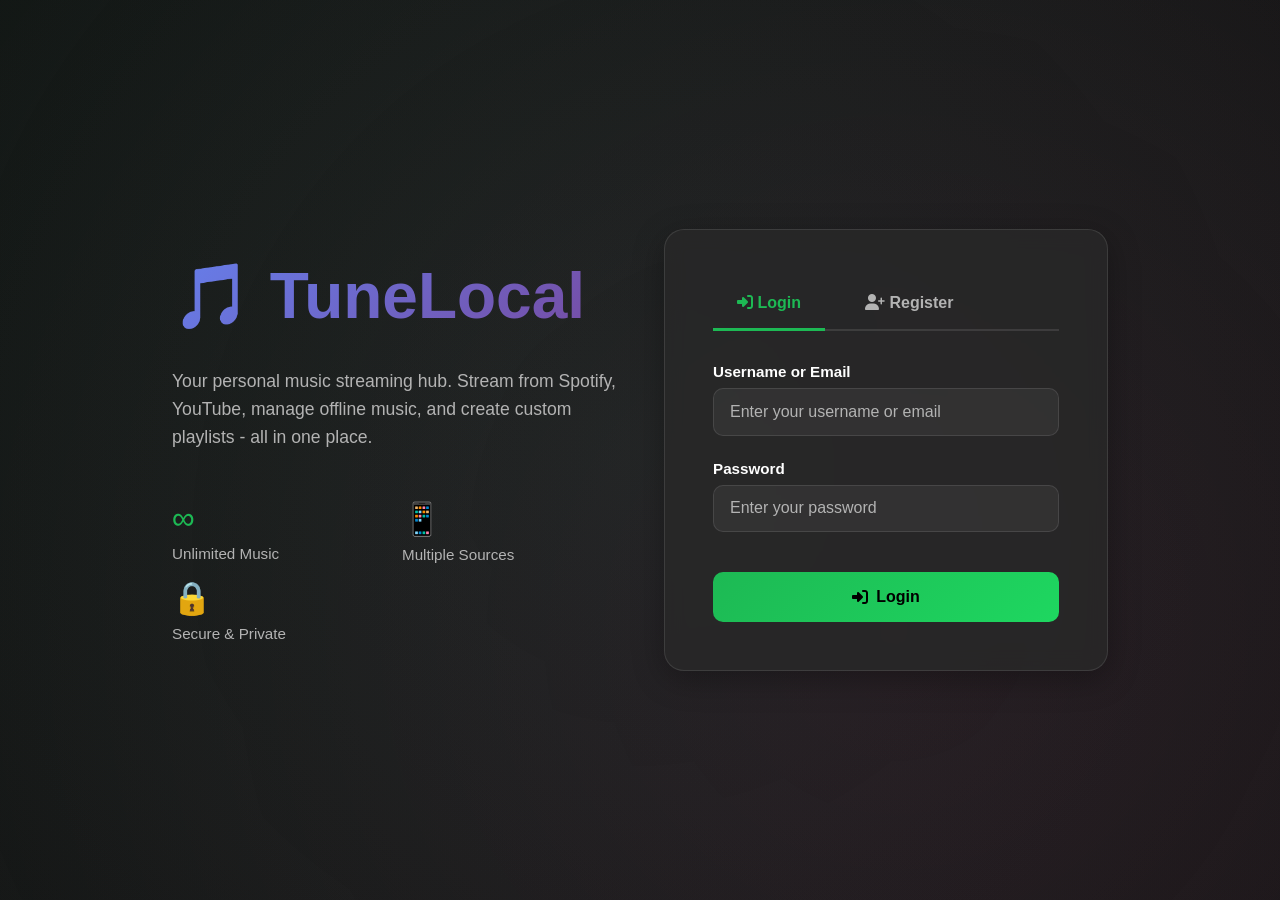
==== commit f6a2dea5: "Implement complete authentication system with user profiles and dashboard integration - Add api/auth" ====
--- a/index.html
+++ b/index.html
@@ -65,8 +65,33 @@
                     <i class="fas fa-list-ul"></i> Playlists
                 </a>
             </div>
-            <div class="theme-toggle">
-                <i class="fas fa-moon"></i>
+            <div class="navbar-controls">
+                <button class="profile-button" id="profileButton" title="Profile" onclick="toggleProfileMenu()">
+                    <div class="profile-avatar-mini" id="profileAvatarMini">
+                        <i class="fas fa-user"></i>
+                    </div>
+                </button>
+                <div class="profile-dropdown" id="profileDropdown">
+                    <div class="profile-dropdown-header">
+                        <div class="profile-dropdown-avatar" id="profileDropdownAvatar">
+                            <i class="fas fa-user"></i>
+                        </div>
+                        <div class="profile-dropdown-info">
+                            <div class="profile-dropdown-name" id="profileDropdownName">Loading...</div>
+                            <div class="profile-dropdown-username" id="profileDropdownUsername">@username</div>
+                        </div>
+                    </div>
+                    <div class="profile-dropdown-divider"></div>
+                    <a href="profile.html" class="profile-dropdown-item">
+                        <i class="fas fa-user-circle"></i> View Profile
+                    </a>
+                    <a href="#" onclick="handleLogout(event)" class="profile-dropdown-item logout">
+                        <i class="fas fa-sign-out-alt"></i> Logout
+                    </a>
+                </div>
+                <div class="theme-toggle">
+                    <i class="fas fa-moon"></i>
+                </div>
             </div>
         </div>
         <div class="nav-quick-strip" aria-label="Quick navigation">
--- a/styles.css
+++ b/styles.css
@@ -297,12 +297,36 @@
 }
 
 .nav-container {
-    max-width: 1400px;
+    max-width: 100%;
     margin: 0 auto;
     padding: 0 2rem;
     display: flex;
-    justify-content: space-between;
-    align-items: center;
+    justify-content: flex-start;
+    align-items: center;
+    gap: 1.5rem;
+    overflow-x: auto;
+    overflow-y: hidden;
+    scrollbar-width: thin;
+    scrollbar-color: var(--primary-color) rgba(255, 255, 255, 0.1);
+}
+
+/* Custom scrollbar for webkit browsers */
+.nav-container::-webkit-scrollbar {
+    height: 6px;
+}
+
+.nav-container::-webkit-scrollbar-track {
+    background: rgba(255, 255, 255, 0.05);
+    border-radius: 10px;
+}
+
+.nav-container::-webkit-scrollbar-thumb {
+    background: var(--primary-color);
+    border-radius: 10px;
+}
+
+.nav-container::-webkit-scrollbar-thumb:hover {
+    background: var(--accent-electric);
 }
 
 .logo {
@@ -315,6 +339,8 @@
     -webkit-background-clip: text;
     -webkit-text-fill-color: transparent;
     background-clip: text;
+    flex-shrink: 0;
+    margin-right: 2rem;
 }
 
 .logo i {
@@ -334,7 +360,9 @@
 
 .nav-links {
     display: flex;
-    gap: 2rem;
+    gap: 0.8rem;
+    flex-shrink: 0;
+    white-space: nowrap;
 }
 
 .nav-link {
@@ -345,10 +373,10 @@
     display: inline-flex;
     align-items: center;
     gap: 0.6rem;
-    padding: 0.65rem 1.2rem;
+    padding: 0.65rem 1rem;
     border-radius: 12px;
     position: relative;
-    font-size: 1.2rem;
+    font-size: 1rem;
     border: 1px solid transparent;
     background: rgba(255, 255, 255, 0.02);
 }
@@ -396,12 +424,150 @@
     box-shadow: 0 0 0 4px rgba(29,185,84,0.25);
 }
 
+.navbar-controls {
+    display: flex;
+    align-items: center;
+    gap: 1.5rem;
+    margin-left: auto;
+}
+
+.profile-button {
+    background: rgba(29, 185, 84, 0.15);
+    border: 2px solid rgba(29, 185, 84, 0.3);
+    border-radius: 50%;
+    width: 50px;
+    height: 50px;
+    display: flex;
+    align-items: center;
+    justify-content: center;
+    cursor: pointer;
+    transition: var(--transition);
+    position: relative;
+    flex-shrink: 0;
+}
+
+.profile-button:hover {
+    background: rgba(29, 185, 84, 0.25);
+    border-color: var(--primary-color);
+    box-shadow: 0 0 20px rgba(29, 185, 84, 0.3);
+}
+
+.profile-avatar-mini {
+    width: 100%;
+    height: 100%;
+    display: flex;
+    align-items: center;
+    justify-content: center;
+    font-size: 1.5rem;
+    color: var(--primary-color);
+    font-weight: 700;
+}
+
+.profile-dropdown {
+    position: absolute;
+    top: 70px;
+    right: 0;
+    background: rgba(40, 40, 40, 0.95);
+    backdrop-filter: blur(10px);
+    border: 1px solid rgba(255, 255, 255, 0.1);
+    border-radius: 15px;
+    min-width: 250px;
+    box-shadow: var(--shadow-lg);
+    opacity: 0;
+    visibility: hidden;
+    transform: translateY(-10px);
+    transition: var(--transition);
+    z-index: 1001;
+}
+
+.profile-dropdown.active {
+    opacity: 1;
+    visibility: visible;
+    transform: translateY(0);
+}
+
+.profile-dropdown-header {
+    padding: 1.25rem;
+    display: flex;
+    gap: 1rem;
+    align-items: center;
+}
+
+.profile-dropdown-avatar {
+    width: 50px;
+    height: 50px;
+    border-radius: 50%;
+    background: linear-gradient(135deg, #667eea 0%, #764ba2 100%);
+    display: flex;
+    align-items: center;
+    justify-content: center;
+    font-size: 1.5rem;
+    color: white;
+    font-weight: 700;
+    flex-shrink: 0;
+}
+
+.profile-dropdown-info {
+    flex: 1;
+    min-width: 0;
+}
+
+.profile-dropdown-name {
+    font-weight: 700;
+    color: var(--text-primary);
+    font-size: 1rem;
+    white-space: nowrap;
+    overflow: hidden;
+    text-overflow: ellipsis;
+}
+
+.profile-dropdown-username {
+    font-size: 0.85rem;
+    color: var(--text-secondary);
+    white-space: nowrap;
+    overflow: hidden;
+    text-overflow: ellipsis;
+}
+
+.profile-dropdown-divider {
+    height: 1px;
+    background: rgba(255, 255, 255, 0.1);
+}
+
+.profile-dropdown-item {
+    display: flex;
+    align-items: center;
+    gap: 0.75rem;
+    padding: 1rem 1.25rem;
+    color: var(--text-primary);
+    text-decoration: none;
+    transition: var(--transition);
+    border-left: 3px solid transparent;
+}
+
+.profile-dropdown-item:hover {
+    background: rgba(255, 255, 255, 0.05);
+    border-left-color: var(--primary-color);
+    color: var(--primary-color);
+}
+
+.profile-dropdown-item.logout {
+    color: #ff6b9d;
+    border-left-color: transparent;
+}
+
+.profile-dropdown-item.logout:hover {
+    border-left-color: #ff6b9d;
+    background: rgba(255, 0, 80, 0.1);
+}
+
 .theme-toggle {
     cursor: pointer;
     font-size: 2.5rem;
     color: var(--text-secondary);
     transition: var(--transition);
     padding: 0.7rem;
+    flex-shrink: 0;
 }
 
 .theme-toggle:hover {
